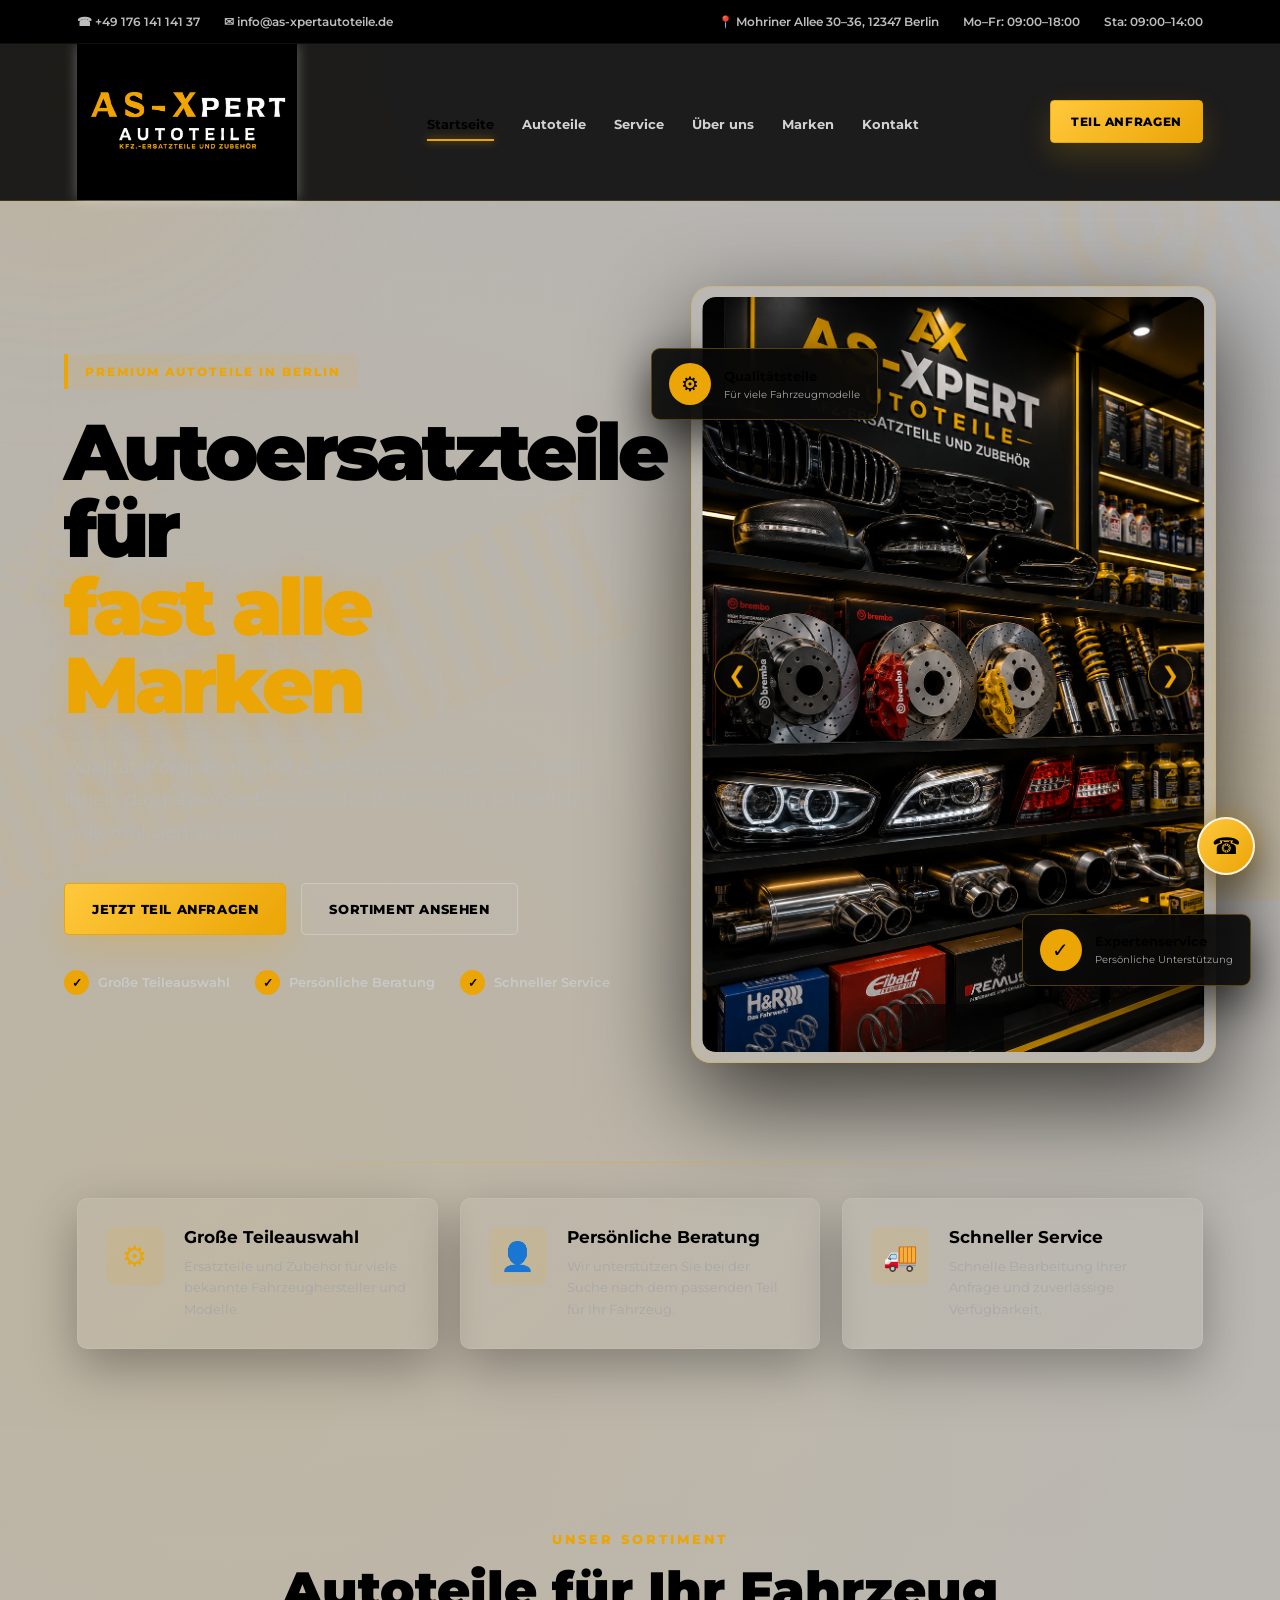
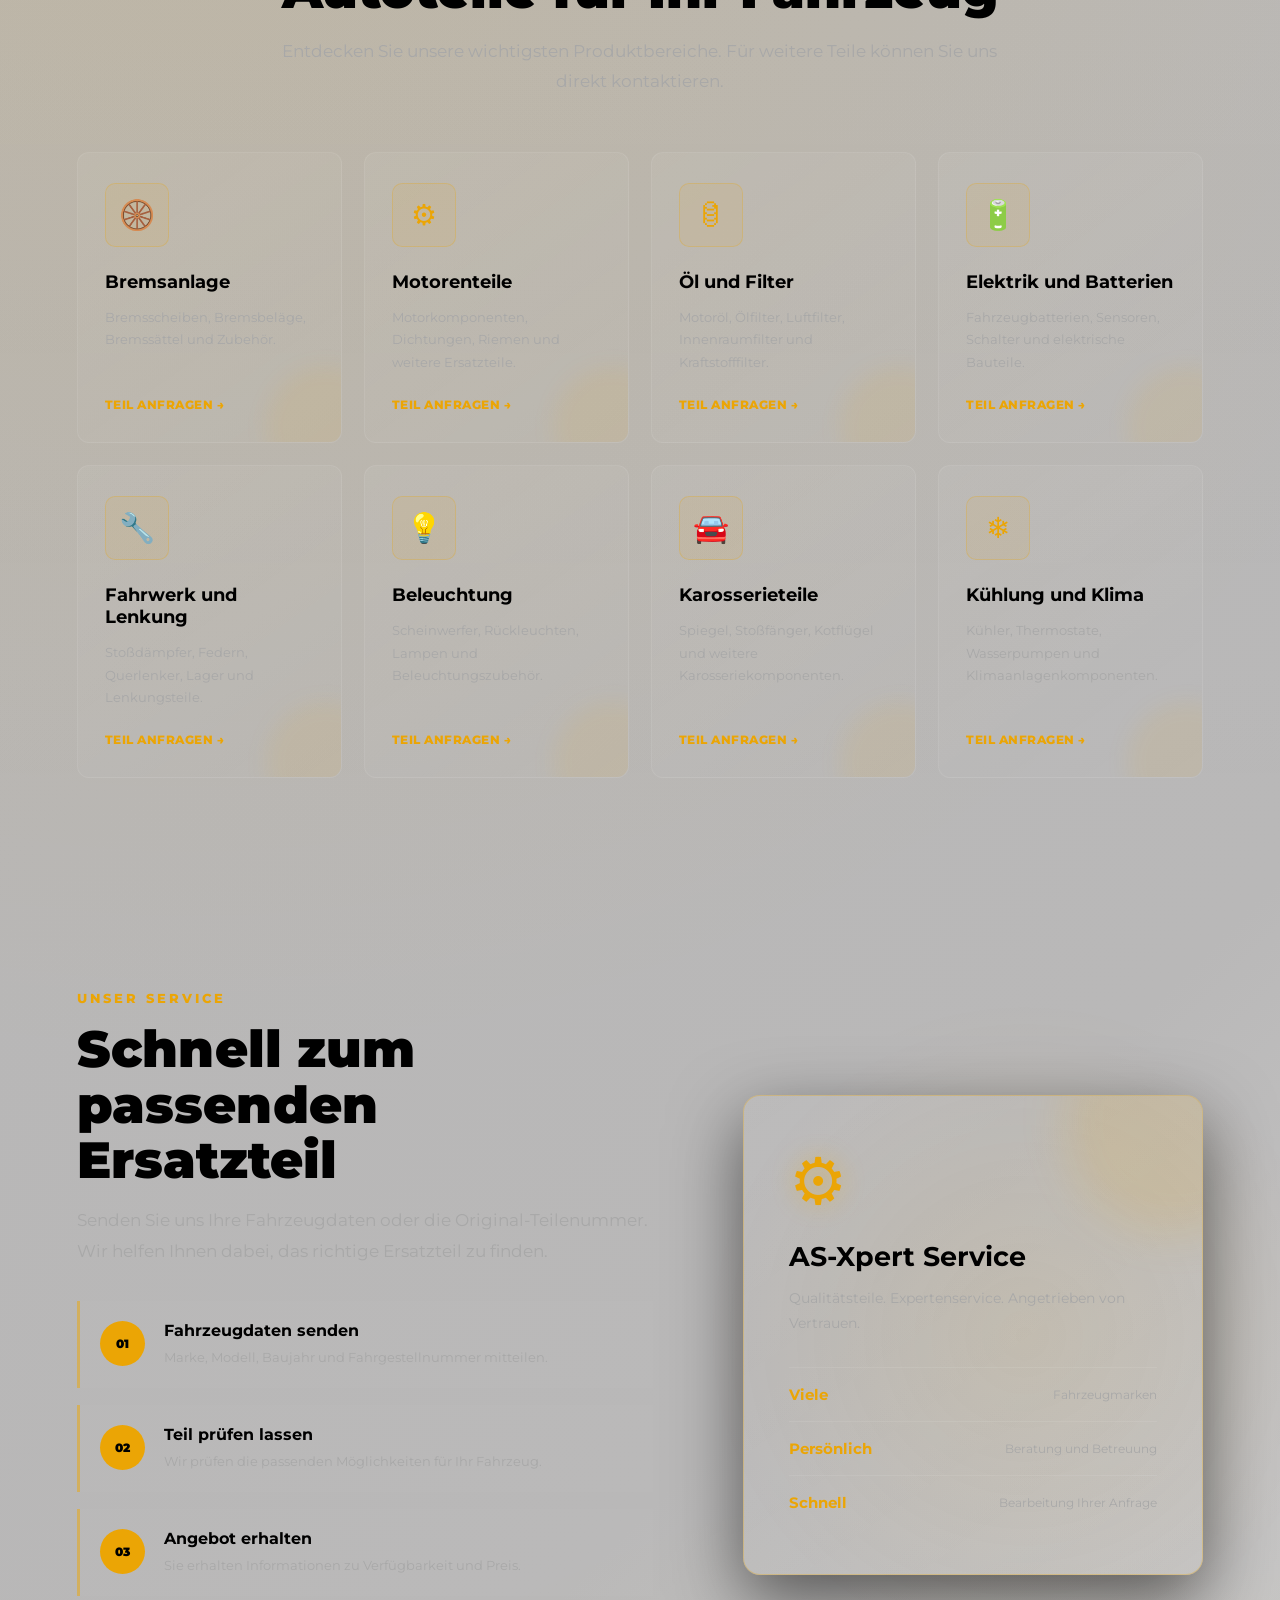
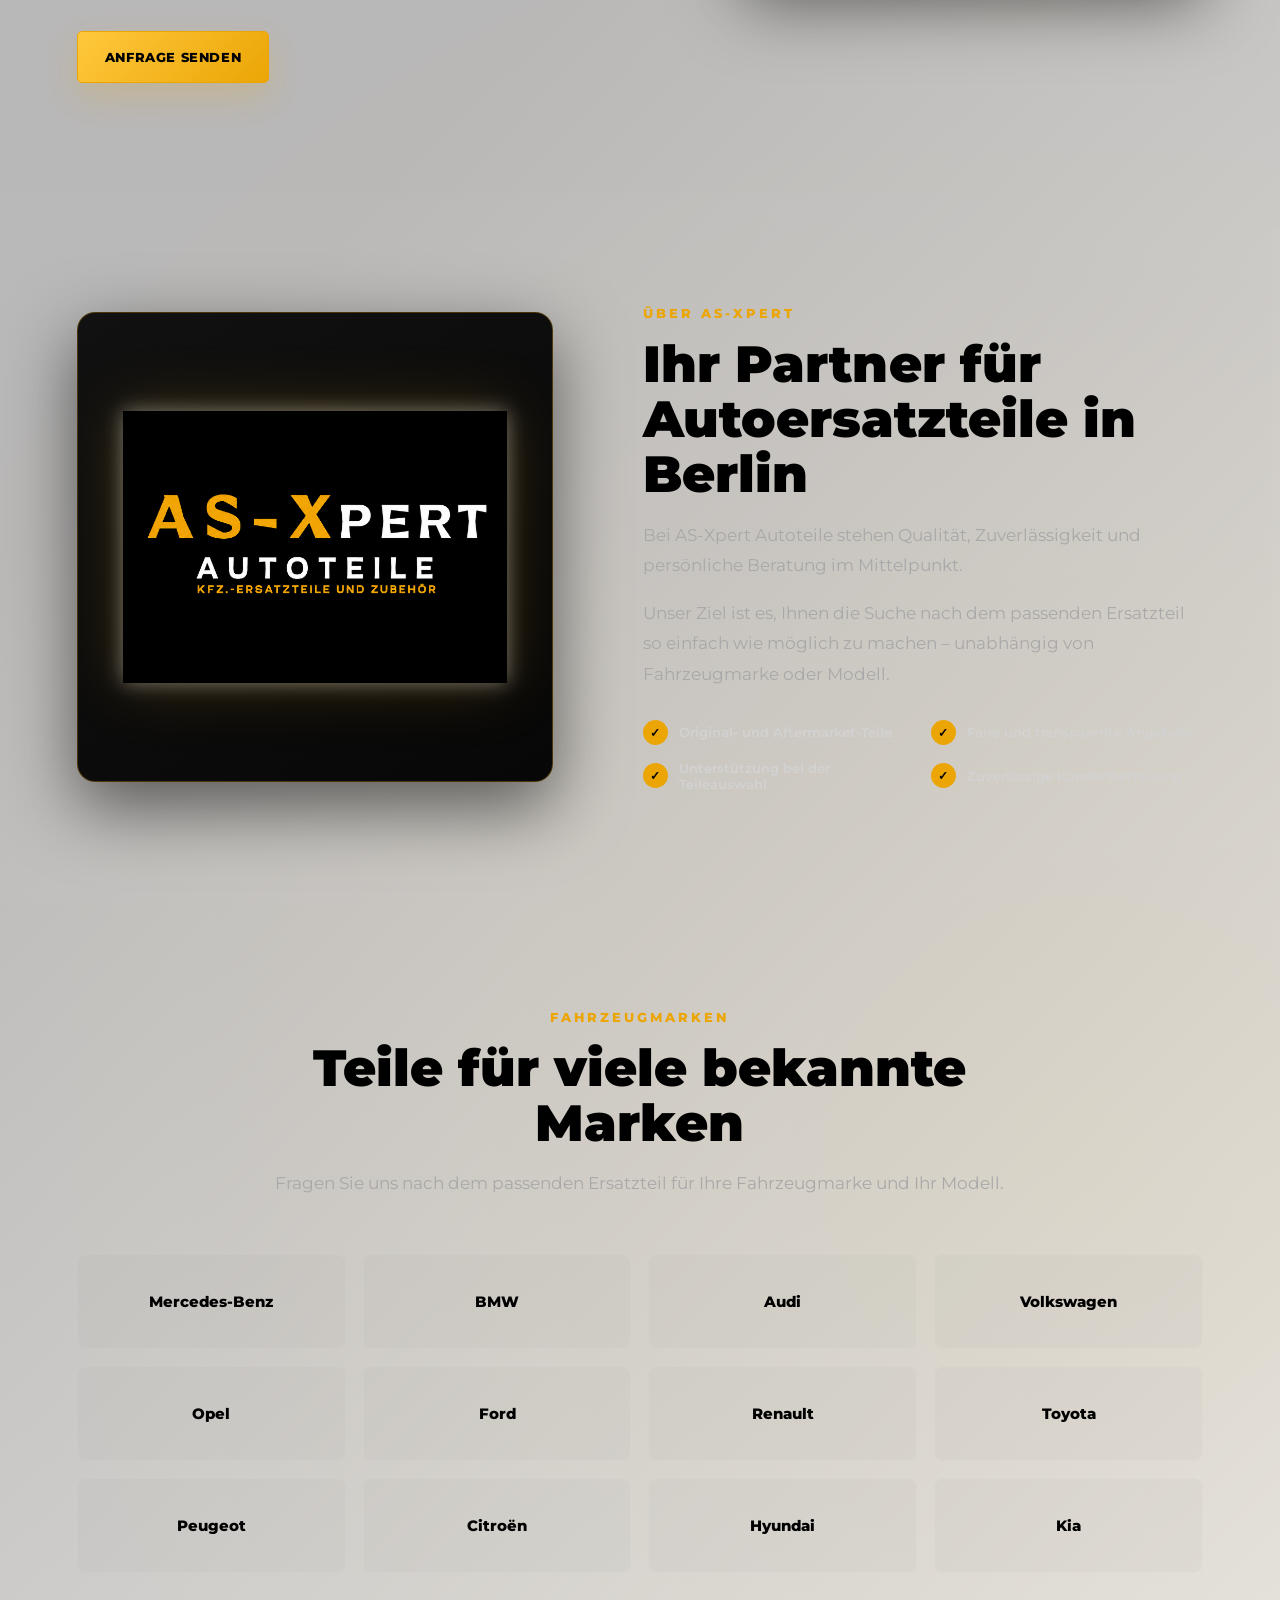
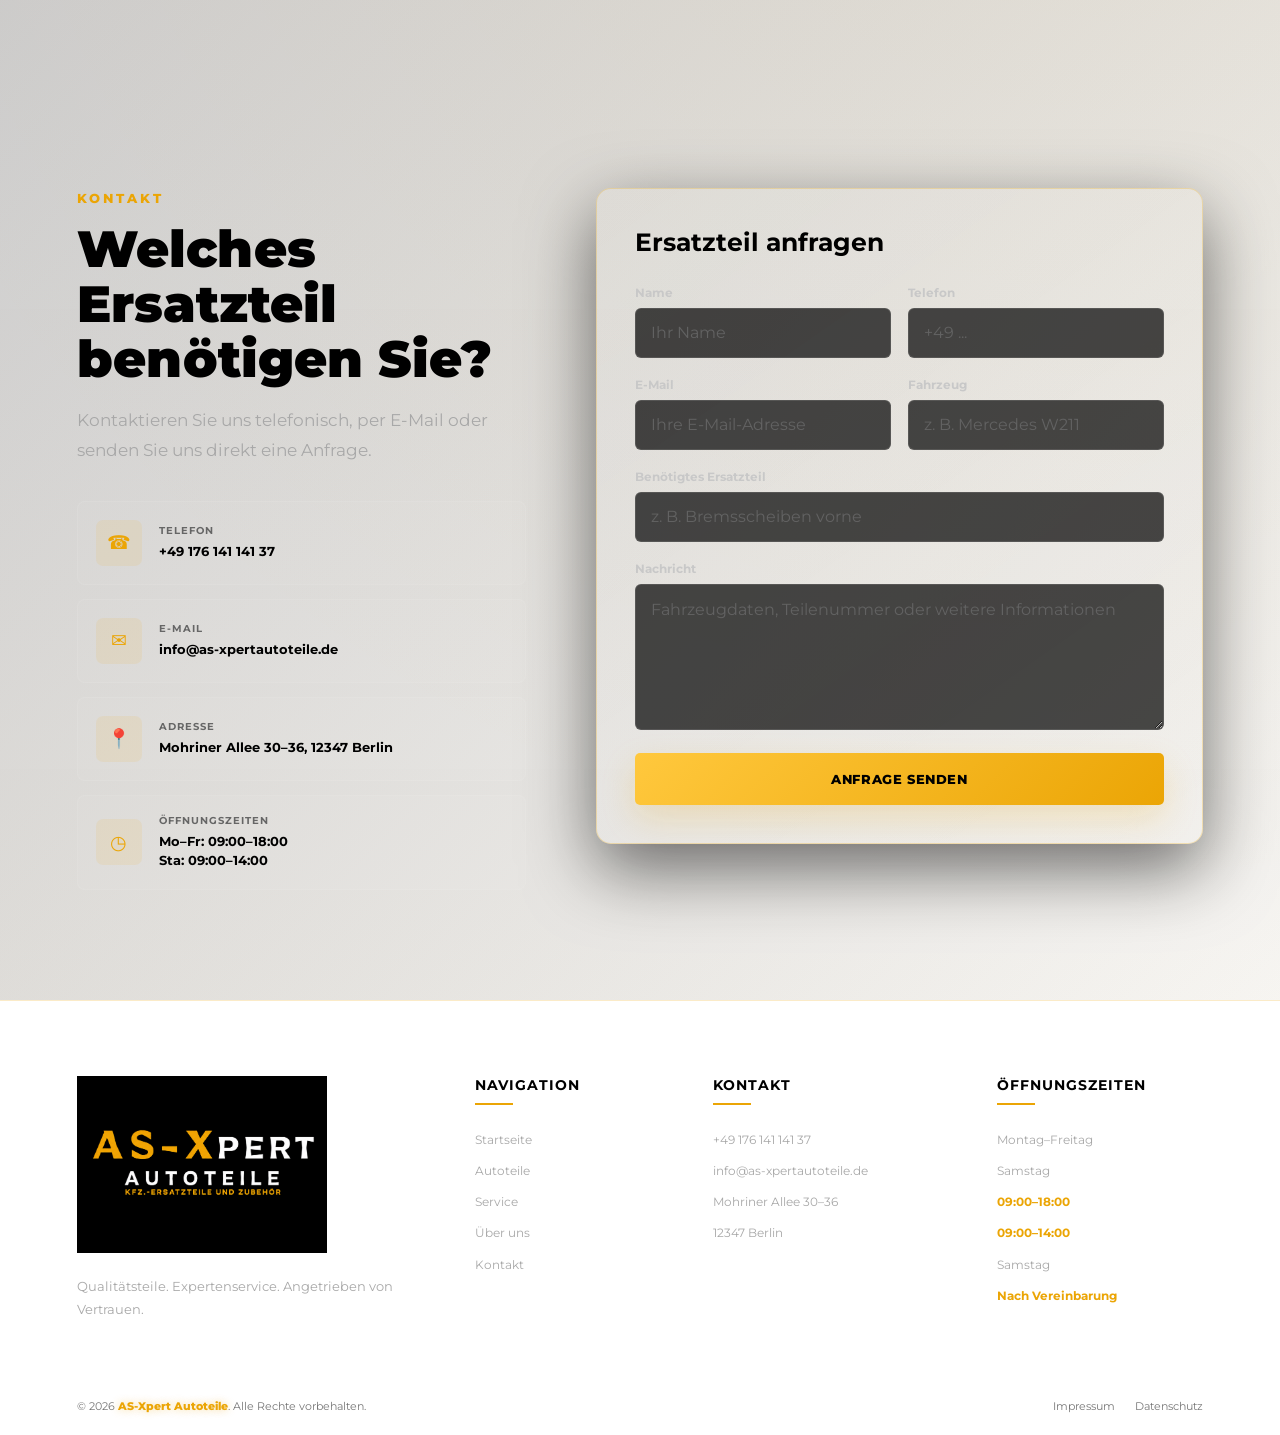
==== index.html @ adfe1460 "Add files via upload" ====
<!DOCTYPE html>
<html lang="de">

<head>
    <meta charset="UTF-8">

    <meta
        name="viewport"
        content="width=device-width, initial-scale=1.0"
    >

    <meta
        name="description"
        content="AS-Xpert Autoteile – hochwertige Autoersatzteile, persönliche Beratung und zuverlässiger Service in Berlin."
    >

    <title>AS-Xpert Autoteile | Autoersatzteile in Berlin</title>

    <link rel="stylesheet" href="style.css">

    <!-- Google Font -->
    <link
        rel="preconnect"
        href="https://fonts.googleapis.com"
    >

    <link
        rel="preconnect"
        href="https://fonts.gstatic.com"
        crossorigin
    >

    <link
        href="https://fonts.googleapis.com/css2?family=Montserrat:wght@400;500;600;700;800;900&display=swap"
        rel="stylesheet"
    >
</head>

<body>

    <!-- Background effects -->

    <div class="background-effects">

        <div class="glow glow-one"></div>
        <div class="glow glow-two"></div>

        <div class="tire-track tire-track-one"></div>
        <div class="tire-track tire-track-two"></div>

        <div class="part brake-disc"></div>
        <div class="part gear"></div>
        <div class="part spring"></div>

    </div>


    <!-- Top contact bar -->

    <div class="top-bar">

        <div class="top-bar-container">

            <div class="top-contact">

                <a href="tel:+4917614114137">
                    ☎ +49 176 141 141 37
                </a>

                <a href="mailto:info@as-xpertautoteile.de">
                    ✉ info@as-xpertautoteile.de
                </a>

            </div>

            <div class="top-info">

                <span>
                    📍 Mohriner Allee 30–36, 12347 Berlin
                </span>

                <span>
                    Mo–Fr: 09:00–18:00
                </span>
                 <span>
                    Sta: 09:00–14:00
                </span>

            </div>

        </div>

    </div>


    <!-- Navigation -->

    <header class="main-header">

        <nav class="navbar">

            <a href="#startseite" class="logo-link">

                <img
                    src="images/logo.png"
                    alt="AS-Xpert Autoteile Logo"
                    class="nav-logo"
                >

            </a>

            <button
                class="menu-button"
                type="button"
                aria-label="Menü öffnen"
                aria-expanded="false"
            >
                <span></span>
                <span></span>
                <span></span>
            </button>

            <div class="nav-links">

                <a href="#startseite" class="active">
                    Startseite
                </a>

                <a href="#autoteile">
                    Autoteile
                </a>

                <a href="#service">
                    Service
                </a>

                <a href="#ueber-uns">
                    Über uns
                </a>

                <a href="#marken">
                    Marken
                </a>

                <a href="#kontakt">
                    Kontakt
                </a>

            </div>

            <a
                href="#kontakt"
                class="nav-button"
            >
                Teil anfragen
            </a>

        </nav>

    </header>


    <main>

        <!-- Hero section -->

        <section
            class="hero"
            id="startseite"
        >

            <div class="hero-content">

                <span class="hero-label">
                    Premium Autoteile in Berlin
                </span>

                <h1>
                    Autoersatzteile für
                    <span>fast alle Marken</span>
                </h1>

                <p class="hero-description">
                    Qualität, Kompetenz und zuverlässiger Service.
                    Wir helfen Ihnen, das passende Ersatzteil für Ihr
                    Fahrzeug schnell und unkompliziert zu finden.
                </p>

                <div class="hero-buttons">

                    <a
                        href="#kontakt"
                        class="primary-button"
                    >
                        Jetzt Teil anfragen
                    </a>

                    <a
                        href="#autoteile"
                        class="secondary-button"
                    >
                        Sortiment ansehen
                    </a>

                </div>

                <div class="hero-features">

                    <div class="hero-feature">

                        <strong>✓</strong>

                        <span>
                            Große Teileauswahl
                        </span>

                    </div>

                    <div class="hero-feature">

                        <strong>✓</strong>

                        <span>
                            Persönliche Beratung
                        </span>

                    </div>

                    <div class="hero-feature">

                        <strong>✓</strong>

                        <span>
                            Schneller Service
                        </span>

                    </div>

                </div>

            </div>


            <div class="hero-image-area">

                <div class="flyer-container">

    <div class="flyer-glow"></div>

    <div class="flyer-slider">

        <div class="flyer-track">

            <div class="flyer-slide">
                <img
                    src="images/flyer14.png"
                    alt="AS-Xpert Flyer 13"
                    class="flyer"
                >
            </div>

            <div class="flyer-slide">
                <img
                    src="images/flyer11.png"
                    alt="AS-Xpert Flyer 11"
                    class="flyer"
                >
            </div>

            <div class="flyer-slide">
                <img
                    src="images/flyer12.png"
                    alt="AS-Xpert Flyer 12"
                    class="flyer"
                >
            </div>

            <div class="flyer-slide">
                <img
                    src="images/flyer10.png"
                    alt="AS-Xpert Flyer 10"
                    class="flyer"
                >
            </div>

        </div>

    </div>

    <button
        class="flyer-arrow flyer-arrow-left"
        type="button"
        aria-label="Previous flyer"
    >
        &#10094;
    </button>

    <button
        class="flyer-arrow flyer-arrow-right"
        type="button"
        aria-label="Next flyer"
    >
        &#10095;
    </button>

    <div class="flyer-dots">

        <button
            class="flyer-dot active"
            type="button"
            aria-label="Show flyer 1"
        ></button>

        <button
            class="flyer-dot"
            type="button"
            aria-label="Show flyer 2"
        ></button>

        <button
            class="flyer-dot"
            type="button"
            aria-label="Show flyer 3"
        ></button>

        <button
            class="flyer-dot"
            type="button"
            aria-label="Show flyer 4"
        ></button>

    </div>

</div>

                <div class="floating-card card-one">

                    <span class="floating-icon">⚙</span>

                    <div>
                        <strong>Qualitätsteile</strong>
                        <small>Für viele Fahrzeugmodelle</small>
                    </div>

                </div>

                <div class="floating-card card-two">

                    <span class="floating-icon">✓</span>

                    <div>
                        <strong>Expertenservice</strong>
                        <small>Persönliche Unterstützung</small>
                    </div>

                </div>

            </div>

        </section>


        <!-- Benefits -->

        <section class="benefits-section">

            <div class="section-container benefits-grid">

                <article class="benefit-card">

                    <div class="benefit-icon">
                        ⚙
                    </div>

                    <div>

                        <h3>
                            Große Teileauswahl
                        </h3>

                        <p>
                            Ersatzteile und Zubehör für viele bekannte
                            Fahrzeughersteller und Modelle.
                        </p>

                    </div>

                </article>


                <article class="benefit-card">

                    <div class="benefit-icon">
                        👤
                    </div>

                    <div>

                        <h3>
                            Persönliche Beratung
                        </h3>

                        <p>
                            Wir unterstützen Sie bei der Suche nach dem
                            passenden Teil für Ihr Fahrzeug.
                        </p>

                    </div>

                </article>


                <article class="benefit-card">

                    <div class="benefit-icon">
                        🚚
                    </div>

                    <div>

                        <h3>
                            Schneller Service
                        </h3>

                        <p>
                            Schnelle Bearbeitung Ihrer Anfrage und
                            zuverlässige Verfügbarkeit.
                        </p>

                    </div>

                </article>

            </div>

        </section>


        <!-- Product categories -->

        <section
            class="categories-section"
            id="autoteile"
        >

            <div class="section-container">

                <div class="section-heading">

                    <span class="section-label">
                        Unser Sortiment
                    </span>

                    <h2>
                        Autoteile für Ihr Fahrzeug
                    </h2>

                    <p>
                        Entdecken Sie unsere wichtigsten Produktbereiche.
                        Für weitere Teile können Sie uns direkt kontaktieren.
                    </p>

                </div>


                <div class="categories-grid">

                    <article class="category-card">

                        <div class="category-icon">
                            🛞
                        </div>

                        <h3>
                            Bremsanlage
                        </h3>

                        <p>
                            Bremsscheiben, Bremsbeläge,
                            Bremssättel und Zubehör.
                        </p>

                        <a href="#kontakt">
                            Teil anfragen →
                        </a>

                    </article>


                    <article class="category-card">

                        <div class="category-icon">
                            ⚙
                        </div>

                        <h3>
                            Motorenteile
                        </h3>

                        <p>
                            Motorkomponenten, Dichtungen,
                            Riemen und weitere Ersatzteile.
                        </p>

                        <a href="#kontakt">
                            Teil anfragen →
                        </a>

                    </article>


                    <article class="category-card">

                        <div class="category-icon">
                            🛢
                        </div>

                        <h3>
                            Öl und Filter
                        </h3>

                        <p>
                            Motoröl, Ölfilter, Luftfilter,
                            Innenraumfilter und Kraftstofffilter.
                        </p>

                        <a href="#kontakt">
                            Teil anfragen →
                        </a>

                    </article>


                    <article class="category-card">

                        <div class="category-icon">
                            🔋
                        </div>

                        <h3>
                            Elektrik und Batterien
                        </h3>

                        <p>
                            Fahrzeugbatterien, Sensoren,
                            Schalter und elektrische Bauteile.
                        </p>

                        <a href="#kontakt">
                            Teil anfragen →
                        </a>

                    </article>


                    <article class="category-card">

                        <div class="category-icon">
                            🔧
                        </div>

                        <h3>
                            Fahrwerk und Lenkung
                        </h3>

                        <p>
                            Stoßdämpfer, Federn, Querlenker,
                            Lager und Lenkungsteile.
                        </p>

                        <a href="#kontakt">
                            Teil anfragen →
                        </a>

                    </article>


                    <article class="category-card">

                        <div class="category-icon">
                            💡
                        </div>

                        <h3>
                            Beleuchtung
                        </h3>

                        <p>
                            Scheinwerfer, Rückleuchten,
                            Lampen und Beleuchtungszubehör.
                        </p>

                        <a href="#kontakt">
                            Teil anfragen →
                        </a>

                    </article>


                    <article class="category-card">

                        <div class="category-icon">
                            🚘
                        </div>

                        <h3>
                            Karosserieteile
                        </h3>

                        <p>
                            Spiegel, Stoßfänger, Kotflügel
                            und weitere Karosseriekomponenten.
                        </p>

                        <a href="#kontakt">
                            Teil anfragen →
                        </a>

                    </article>


                    <article class="category-card">

                        <div class="category-icon">
                            ❄
                        </div>

                        <h3>
                            Kühlung und Klima
                        </h3>

                        <p>
                            Kühler, Thermostate, Wasserpumpen
                            und Klimaanlagenkomponenten.
                        </p>

                        <a href="#kontakt">
                            Teil anfragen →
                        </a>

                    </article>

                </div>

            </div>

        </section>


        <!-- Services -->

        <section
            class="service-section"
            id="service"
        >

            <div class="section-container service-layout">

                <div class="service-content">

                    <span class="section-label">
                        Unser Service
                    </span>

                    <h2>
                        Schnell zum passenden Ersatzteil
                    </h2>

                    <p>
                        Senden Sie uns Ihre Fahrzeugdaten oder die
                        Original-Teilenummer. Wir helfen Ihnen dabei,
                        das richtige Ersatzteil zu finden.
                    </p>

                    <div class="service-list">

                        <div class="service-list-item">

                            <span>01</span>

                            <div>

                                <h3>
                                    Fahrzeugdaten senden
                                </h3>

                                <p>
                                    Marke, Modell, Baujahr und
                                    Fahrgestellnummer mitteilen.
                                </p>

                            </div>

                        </div>


                        <div class="service-list-item">

                            <span>02</span>

                            <div>

                                <h3>
                                    Teil prüfen lassen
                                </h3>

                                <p>
                                    Wir prüfen die passenden Möglichkeiten
                                    für Ihr Fahrzeug.
                                </p>

                            </div>

                        </div>


                        <div class="service-list-item">

                            <span>03</span>

                            <div>

                                <h3>
                                    Angebot erhalten
                                </h3>

                                <p>
                                    Sie erhalten Informationen zu
                                    Verfügbarkeit und Preis.
                                </p>

                            </div>

                        </div>

                    </div>

                    <a
                        href="#kontakt"
                        class="primary-button"
                    >
                        Anfrage senden
                    </a>

                </div>


                <div class="service-visual">

                    <div class="service-visual-card">

                        <div class="large-gear">
                            ⚙
                        </div>

                        <h3>
                            AS-Xpert Service
                        </h3>

                        <p>
                            Qualitätsteile. Expertenservice.
                            Angetrieben von Vertrauen.
                        </p>

                        <div class="service-stat">

                            <strong>
                                Viele
                            </strong>

                            <span>
                                Fahrzeugmarken
                            </span>

                        </div>

                        <div class="service-stat">

                            <strong>
                                Persönlich
                            </strong>

                            <span>
                                Beratung und Betreuung
                            </span>

                        </div>

                        <div class="service-stat">

                            <strong>
                                Schnell
                            </strong>

                            <span>
                                Bearbeitung Ihrer Anfrage
                            </span>

                        </div>

                    </div>

                </div>

            </div>

        </section>


        <!-- About -->

        <section
            class="about-section"
            id="ueber-uns"
        >

            <div class="section-container about-layout">

                <div class="about-image">

                    <div class="about-logo-card">

                        <img
                            src="images/logo.png"
                            alt="AS-Xpert Autoteile"
                        >

                    </div>

                </div>


                <div class="about-content">

                    <span class="section-label">
                        Über AS-Xpert
                    </span>

                    <h2>
                        Ihr Partner für Autoersatzteile in Berlin
                    </h2>

                    <p>
                        Bei AS-Xpert Autoteile stehen Qualität,
                        Zuverlässigkeit und persönliche Beratung im
                        Mittelpunkt.
                    </p>

                    <p>
                        Unser Ziel ist es, Ihnen die Suche nach dem
                        passenden Ersatzteil so einfach wie möglich zu
                        machen – unabhängig von Fahrzeugmarke oder Modell.
                    </p>

                    <div class="about-points">

                        <div>
                            <span>✓</span>
                            Original- und Aftermarket-Teile
                        </div>

                        <div>
                            <span>✓</span>
                            Faire und transparente Angebote
                        </div>

                        <div>
                            <span>✓</span>
                            Unterstützung bei der Teileauswahl
                        </div>

                        <div>
                            <span>✓</span>
                            Zuverlässige Kundenbetreuung
                        </div>

                    </div>

                </div>

            </div>

        </section>


        <!-- Brands -->

        <section
            class="brands-section"
            id="marken"
        >

            <div class="section-container">

                <div class="section-heading">

                    <span class="section-label">
                        Fahrzeugmarken
                    </span>

                    <h2>
                        Teile für viele bekannte Marken
                    </h2>

                    <p>
                        Fragen Sie uns nach dem passenden Ersatzteil
                        für Ihre Fahrzeugmarke und Ihr Modell.
                    </p>

                </div>


                <div class="brands-grid">

                    <div class="brand-card">
                        Mercedes-Benz
                    </div>

                    <div class="brand-card">
                        BMW
                    </div>

                    <div class="brand-card">
                        Audi
                    </div>

                    <div class="brand-card">
                        Volkswagen
                    </div>

                    <div class="brand-card">
                        Opel
                    </div>

                    <div class="brand-card">
                        Ford
                    </div>

                    <div class="brand-card">
                        Renault
                    </div>

                    <div class="brand-card">
                        Toyota
                    </div>

                    <div class="brand-card">
                        Peugeot
                    </div>

                    <div class="brand-card">
                        Citroën
                    </div>

                    <div class="brand-card">
                        Hyundai
                    </div>

                    <div class="brand-card">
                        Kia
                    </div>

                </div>

            </div>

        </section>


        <!-- Contact -->

        <section
            class="contact-section"
            id="kontakt"
        >

            <div class="section-container contact-layout">

                <div class="contact-information">

                    <span class="section-label">
                        Kontakt
                    </span>

                    <h2>
                        Welches Ersatzteil benötigen Sie?
                    </h2>

                    <p>
                        Kontaktieren Sie uns telefonisch, per E-Mail
                        oder senden Sie uns direkt eine Anfrage.
                    </p>


                    <div class="contact-details">

                        <a
                            href="tel:+4917614114137"
                            class="contact-item"
                        >

                            <span class="contact-icon">
                                ☎
                            </span>

                            <div>

                                <small>
                                    Telefon
                                </small>

                                <strong>
                                    +49 176 141 141 37
                                </strong>

                            </div>

                        </a>


                        <a
                            href="mailto:info@as-xpertautoteile.de"
                            class="contact-item"
                        >

                            <span class="contact-icon">
                                ✉
                            </span>

                            <div>

                                <small>
                                    E-Mail
                                </small>

                                <strong>
                                    info@as-xpertautoteile.de
                                </strong>

                            </div>

                        </a>


                        <div class="contact-item">

                            <span class="contact-icon">
                                📍
                            </span>

                            <div>

                                <small>
                                    Adresse
                                </small>

                                <strong>
                                    Mohriner Allee 30–36,
                                    12347 Berlin
                                </strong>

                            </div>

                        </div>


                        <div class="contact-item">

                            <span class="contact-icon">
                                ◷
                            </span>

                            <div>

                                <small>
                                    Öffnungszeiten
                                </small>

                                <strong>
                                    Mo–Fr: 09:00–18:00
                                </strong>
                                <strong>
                                    Sta: 09:00–14:00
                                </strong>

                            </div>

                        </div>

                    </div>

                </div>


                <form
                    class="contact-form"
                    action="#"
                    method="post"
                >

                    <h3>
                        Ersatzteil anfragen
                    </h3>

                    <div class="form-row">

                        <div class="form-group">

                            <label for="name">
                                Name
                            </label>

                            <input
                                type="text"
                                id="name"
                                name="name"
                                placeholder="Ihr Name"
                                required
                            >

                        </div>

                        <div class="form-group">

                            <label for="phone">
                                Telefon
                            </label>

                            <input
                                type="tel"
                                id="phone"
                                name="phone"
                                placeholder="+49 ..."
                            >

                        </div>

                    </div>


                    <div class="form-row">

                        <div class="form-group">

                            <label for="email">
                                E-Mail
                            </label>

                            <input
                                type="email"
                                id="email"
                                name="email"
                                placeholder="Ihre E-Mail-Adresse"
                                required
                            >

                        </div>

                        <div class="form-group">

                            <label for="vehicle">
                                Fahrzeug
                            </label>

                            <input
                                type="text"
                                id="vehicle"
                                name="vehicle"
                                placeholder="z. B. Mercedes W211"
                            >

                        </div>

                    </div>


                    <div class="form-group">

                        <label for="part">
                            Benötigtes Ersatzteil
                        </label>

                        <input
                            type="text"
                            id="part"
                            name="part"
                            placeholder="z. B. Bremsscheiben vorne"
                            required
                        >

                    </div>


                    <div class="form-group">

                        <label for="message">
                            Nachricht
                        </label>

                        <textarea
                            id="message"
                            name="message"
                            rows="6"
                            placeholder="Fahrzeugdaten, Teilenummer oder weitere Informationen"
                        ></textarea>

                    </div>


                    <button
                        type="submit"
                        class="primary-button form-button"
                    >
                        Anfrage senden
                    </button>

                </form>

            </div>

        </section>

    </main>


    <!-- Footer -->

    <footer class="footer">

        <div class="footer-main">

            <div class="footer-company">

                <img
                    src="images/logo.png"
                    alt="AS-Xpert Autoteile"
                    class="footer-logo"
                >

                <p>
                    Qualitätsteile. Expertenservice.
                    Angetrieben von Vertrauen.
                </p>

            </div>


            <div class="footer-column">

                <h3>
                    Navigation
                </h3>

                <a href="#startseite">
                    Startseite
                </a>

                <a href="#autoteile">
                    Autoteile
                </a>

                <a href="#service">
                    Service
                </a>

                <a href="#ueber-uns">
                    Über uns
                </a>

                <a href="#kontakt">
                    Kontakt
                </a>

            </div>


            <div class="footer-column">

                <h3>
                    Kontakt
                </h3>

                <a href="tel:+4917614114137">
                    +49 176 141 141 37
                </a>

                <a href="mailto:info@as-xpertautoteile.de">
                    info@as-xpertautoteile.de
                </a>

                <p>
                    Mohriner Allee 30–36
                </p>

                <p>
                    12347 Berlin
                </p>

            </div>


            <div class="footer-column">

                <h3>
                    Öffnungszeiten
                </h3>

                <p>
                    Montag–Freitag
                </p>
                <p>
                    Samstag
                </p>

                <strong>
                    09:00–18:00
                </strong>
                <strong>
                    09:00–14:00
                </strong>

                <p>
                    Samstag
                </p>

                <strong>
                    Nach Vereinbarung
                </strong>

            </div>

        </div>


        <div class="footer-bottom">

            <p>
                © 2026
                <span>AS-Xpert Autoteile</span>.
                Alle Rechte vorbehalten.
            </p>

            <div class="footer-legal">

                <a href="#">
                    Impressum
                </a>

                <a href="#">
                    Datenschutz
                </a>

            </div>

        </div>

    </footer>


    <!-- Floating contact button -->

    <a
        href="https://wa.me/4917614114137"
        class="floating-contact-button"
        target="_blank"
        rel="noopener noreferrer"
        aria-label="AS-Xpert über WhatsApp kontaktieren"
    >
        ☎
    </a>


    <!-- Mobile menu JavaScript -->

    <script>

        const menuButton = document.querySelector(".menu-button");
        const navLinks = document.querySelector(".nav-links");

        if (menuButton && navLinks) {

            menuButton.addEventListener("click", function () {

                navLinks.classList.toggle("menu-open");

                const isOpen =
                    navLinks.classList.contains("menu-open");

                menuButton.setAttribute(
                    "aria-expanded",
                    isOpen
                );

            });


            document
                .querySelectorAll(".nav-links a")
                .forEach(function (link) {

                    link.addEventListener("click", function () {

                        navLinks.classList.remove("menu-open");

                        menuButton.setAttribute(
                            "aria-expanded",
                            "false"
                        );

                    });

                });

        }

    </script>
<script>
    const flyerTrack =
        document.querySelector(".flyer-track");

    const flyerSlides =
        document.querySelectorAll(".flyer-slide");

    const flyerDots =
        document.querySelectorAll(".flyer-dot");

    const previousFlyerButton =
        document.querySelector(".flyer-arrow-left");

    const nextFlyerButton =
        document.querySelector(".flyer-arrow-right");

    const flyerContainer =
        document.querySelector(".flyer-container");

    let currentFlyer = 0;

    let autoSlideInterval;

    const autoSlideTime = 4000;


    function showFlyer(index) {

        if (index >= flyerSlides.length) {
            currentFlyer = 0;
        } else if (index < 0) {
            currentFlyer = flyerSlides.length - 1;
        } else {
            currentFlyer = index;
        }

        flyerTrack.style.transform =
            `translateX(-${currentFlyer * 100}%)`;

        flyerDots.forEach((dot) => {
            dot.classList.remove("active");
        });

        flyerDots[currentFlyer].classList.add("active");
    }


    function showNextFlyer() {
        showFlyer(currentFlyer + 1);
    }


    function showPreviousFlyer() {
        showFlyer(currentFlyer - 1);
    }


    function startAutoSlide() {

        stopAutoSlide();

        autoSlideInterval =
            setInterval(
                showNextFlyer,
                autoSlideTime
            );
    }


    function stopAutoSlide() {

        clearInterval(autoSlideInterval);
    }


    nextFlyerButton.addEventListener(
        "click",
        () => {
            showNextFlyer();
            startAutoSlide();
        }
    );


    previousFlyerButton.addEventListener(
        "click",
        () => {
            showPreviousFlyer();
            startAutoSlide();
        }
    );


    flyerDots.forEach((dot, index) => {

        dot.addEventListener(
            "click",
            () => {
                showFlyer(index);
                startAutoSlide();
            }
        );

    });


    flyerContainer.addEventListener(
        "mouseenter",
        stopAutoSlide
    );


    flyerContainer.addEventListener(
        "mouseleave",
        startAutoSlide
    );


    document.addEventListener(
        "visibilitychange",
        () => {

            if (document.hidden) {
                stopAutoSlide();
            } else {
                startAutoSlide();
            }

        }
    );


    showFlyer(0);
    startAutoSlide();
</script>
</body>

</html>
---- style.css ----
/* =========================================
   AS-XPERT AUTOTEILE
   COMPLETE WEBSITE STYLE
========================================= */


/* =========================================
   1. GLOBAL RESET
========================================= */

* {
    margin: 0;
    padding: 0;
    box-sizing: border-box;
}

:root {
    --yellow: #eba505;
    --yellow-light: #ffc83d;
    --yellow-dark: #b97d00;

    --black: #000000;
    --black-light: #000000;
    --black-card: #000000;

    --white: #000000;
    --gray-light: #dddddd;
    --gray: #a8a8a8;
    --gray-dark: #666666;

    --border: rgba(235, 165, 5, 0.25);
    --glass: rgba(255, 255, 255, 0.04);

    --shadow:
        0 25px 70px rgba(0, 0, 0, 0.55);

    --yellow-shadow:
        0 0 25px rgba(235, 165, 5, 0.35);

    --transition: 0.35s ease;
}

html {
    scroll-behavior: smooth;
    scroll-padding-top: 110px;
}

body {
    min-height: 100vh;
    overflow-x: hidden;

    font-family:
        "Montserrat",
        Arial,
        Helvetica,
        sans-serif;

    color: var(--white);

    background:
        radial-gradient(
            circle at 15% 20%,
            rgba(235, 165, 5, 0.12),
            transparent 28%
        ),
        radial-gradient(
            circle at 85% 70%,
            rgba(235, 165, 5, 0.07),
            transparent 30%
        ),
        linear-gradient(
            135deg,
            #b6b5b5,
            #b9b8b8,
            #ffffff
        );
}
body::selection {
    color: var(--black);
    background: var(--yellow);
}

img {
    display: block;
    max-width: 100%;
}

a {
    color: inherit;
    text-decoration: none;
}

button,
input,
textarea {
    font: inherit;
}

button {
    cursor: pointer;
}

section {
    position: relative;
}

.section-container {
    position: relative;
    z-index: 2;

    width: min(1180px, 88%);
    margin-inline: auto;
}

.section-label {
    display: inline-block;

    margin-bottom: 15px;

    color: var(--yellow);

    font-size: 13px;
    font-weight: 800;

    letter-spacing: 3px;
    text-transform: uppercase;
}

.section-heading {
    max-width: 750px;

    margin:
        0 auto
        55px;

    text-align: center;
}

.section-heading h2,
.about-content h2,
.service-content h2,
.contact-information h2 {
    margin-bottom: 18px;

    color: #000;

    font-size: clamp(34px, 4vw, 55px);
    line-height: 1.08;

    font-weight: 900;
}

.section-heading p,
.about-content p,
.service-content > p,
.contact-information > p {
    color: var(--gray);

    font-size: 17px;
    line-height: 1.8;
}


/* =========================================
   2. BACKGROUND EFFECTS
========================================= */

.background-effects {
    position: fixed;
    inset: 0;

    z-index: -1;

    overflow: hidden;
    pointer-events: none;
}

.background-effects::before {
    content: "";

    position: absolute;
    inset: 0;

    background-image:
        linear-gradient(
            rgba(255, 255, 255, 0.016) 1px,
            transparent 1px
        ),
        linear-gradient(
            90deg,
            rgba(255, 255, 255, 0.016) 1px,
            transparent 1px
        );

    background-size: 55px 55px;
}

.glow {
    position: absolute;

    width: 420px;
    height: 420px;

    border-radius: 50%;

    background: rgba(235, 165, 5, 0.11);

    filter: blur(100px);

    animation:
        floatingGlow
        9s ease-in-out
        infinite;
}

.glow-one {
    top: -150px;
    left: -150px;
}

.glow-two {
    right: -170px;
    bottom: -170px;

    animation-delay: 2.5s;
}

.tire-track {
    position: absolute;

    width: 1000px;
    height: 150px;

    opacity: 0.035;

    border-top:
        9px dashed var(--yellow);

    border-bottom:
        9px dashed var(--yellow);

    background:
        repeating-linear-gradient(
            90deg,
            transparent 0,
            transparent 18px,
            var(--yellow) 18px,
            var(--yellow) 34px
        );

    transform: rotate(-23deg);

    animation:
        movingTrack
        16s linear
        infinite;
}

.tire-track-one {
    left: -350px;
    bottom: 70px;
}

.tire-track-two {
    top: 150px;
    right: -400px;

    opacity: 0.025;

    animation-direction: reverse;
}

.part {
    position: absolute;

    opacity: 0.04;

    filter:
        drop-shadow(
            0 0 20px
            rgba(235, 165, 5, 0.4)
        );
}

.brake-disc {
    top: 16%;
    right: 5%;

    width: 155px;
    height: 155px;

    border: 18px solid var(--yellow);
    border-radius: 50%;

    animation:
        floatingPart
        7s ease-in-out
        infinite;
}

.brake-disc::before {
    content: "";

    position: absolute;

    top: 50%;
    left: 50%;

    width: 48px;
    height: 48px;

    border: 8px solid var(--yellow);
    border-radius: 50%;

    transform: translate(-50%, -50%);
}

.brake-disc::after {
    content: "";

    position: absolute;
    inset: 20px;

    border:
        3px dashed
        rgba(235, 165, 5, 0.8);

    border-radius: 50%;
}

.gear {
    left: 4%;
    bottom: 10%;

    width: 135px;
    height: 135px;

    border:
        20px dashed
        var(--yellow);

    border-radius: 50%;

    animation:
        rotateGear
        18s linear
        infinite;
}

.gear::before {
    content: "";

    position: absolute;

    top: 50%;
    left: 50%;

    width: 42px;
    height: 42px;

    border: 9px solid var(--yellow);
    border-radius: 50%;

    transform: translate(-50%, -50%);
}

.spring {
    top: 48%;
    left: 50px;

    width: 70px;
    height: 190px;

    border-left:
        8px solid
        var(--yellow);

    border-right:
        8px solid
        var(--yellow);

    transform: rotate(18deg);
}

.spring::before {
    content: "";

    position: absolute;
    inset: 0 -15px;

    background:
        repeating-linear-gradient(
            to bottom,
            transparent 0,
            transparent 14px,
            var(--yellow) 14px,
            var(--yellow) 20px
        );

    transform: skewX(-18deg);
}


/* =========================================
   3. TOP BAR
========================================= */

.top-bar {
    position: relative;
    z-index: 100;

    border-bottom:
        1px solid
        rgba(255, 255, 255, 0.06);

    background: #000000;
}

.top-bar-container {
    width: min(1180px, 88%);
    min-height: 43px;

    margin-inline: auto;

    display: flex;
    justify-content: space-between;
    align-items: center;

    gap: 25px;

    color: #bdbdbd;

    font-size: 12px;
    font-weight: 600;
}

.top-contact,
.top-info {
    display: flex;
    align-items: center;
    gap: 24px;
}

.top-contact a {
    transition:
        color
        var(--transition);
}

.top-contact a:hover {
    color: var(--yellow);
}


/* =========================================
   4. NAVIGATION
========================================= */

.main-header {
    position: sticky;
    top: 0;

    z-index: 99;

    border-bottom:
        1px solid
        rgba(235, 165, 5, 0.18);

    background:
        rgba(7, 7, 7, 0.88);

    backdrop-filter: blur(18px);
}

.navbar {
    width: min(1180px, 88%);
    min-height: 88px;

    margin-inline: auto;

    display: flex;
    align-items: center;
    justify-content: space-between;

    gap: 30px;
}

.logo-link {
    background: #000;
}

.nav-logo {
    width: 220px;

    filter:
        drop-shadow(
            0 0 7px
            rgba(255, 255, 255, 0.32)
        );

    transition:
        transform
        var(--transition),
        filter
        var(--transition);
}

.nav-logo:hover {
    transform: scale(1.025);

    filter:
        drop-shadow(
            0 0 12px
            rgba(255, 255, 255, 0.55)
        );
}

.nav-links {
    display: flex;
    align-items: center;
    gap: 28px;
}

.nav-links a {
    position: relative;

    padding:
        34px 0
        30px;

    color: #d2d2d2;

    font-size: 13px;
    font-weight: 700;

    transition:
        color
        var(--transition);
}

.nav-links a::after {
    content: "";

    position: absolute;

    left: 0;
    bottom: 21px;

    width: 0;
    height: 2px;

    background: var(--yellow);

    box-shadow:
        0 0 8px
        rgba(235, 165, 5, 0.7);

    transition:
        width
        var(--transition);
}

.nav-links a:hover,
.nav-links a.active {
    color: var(--white);
}

.nav-links a:hover::after,
.nav-links a.active::after {
    width: 100%;
}

.nav-button {
    flex-shrink: 0;

    padding: 13px 20px;

    border:
        1px solid
        var(--yellow);

    border-radius: 4px;

    color: var(--black);

    background:
        linear-gradient(
            135deg,
            var(--yellow-light),
            var(--yellow)
        );

    font-size: 12px;
    font-weight: 800;

    text-transform: uppercase;
    letter-spacing: 0.7px;

    box-shadow:
        0 12px 30px
        rgba(235, 165, 5, 0.18);

    transition:
        transform
        var(--transition),
        box-shadow
        var(--transition);
}

.nav-button:hover {
    transform: translateY(-3px);

    box-shadow:
        0 16px 38px
        rgba(235, 165, 5, 0.32);
}

.menu-button {
    display: none;

    width: 44px;
    height: 42px;

    border:
        1px solid
        rgba(235, 165, 5, 0.35);

    border-radius: 5px;

    background:
        rgba(255, 255, 255, 0.04);
}

.menu-button span {
    display: block;

    width: 22px;
    height: 2px;

    margin: 5px auto;

    background: var(--yellow);
}


/* =========================================
   5. BUTTONS
========================================= */

.primary-button,
.secondary-button {
    display: inline-flex;
    justify-content: center;
    align-items: center;

    min-height: 52px;

    padding:
        0 27px;

    border-radius: 5px;

    font-size: 13px;
    font-weight: 800;

    letter-spacing: 0.6px;
    text-transform: uppercase;

    transition:
        transform
        var(--transition),
        box-shadow
        var(--transition),
        background
        var(--transition);
}

.primary-button {
    border:
        1px solid
        var(--yellow);

    color: var(--black);

    background:
        linear-gradient(
            135deg,
            var(--yellow-light),
            var(--yellow)
        );

    box-shadow:
        0 14px 35px
        rgba(235, 165, 5, 0.2);
}

.primary-button:hover {
    transform: translateY(-4px);

    box-shadow:
        0 18px 45px
        rgba(235, 165, 5, 0.38);
}

.secondary-button {
    border:
        1px solid
        rgba(255, 255, 255, 0.22);

    color: var(--white);

    background:
        rgba(255, 255, 255, 0.04);
}

.secondary-button:hover {
    transform: translateY(-4px);

    border-color:
        rgba(235, 165, 5, 0.55);

    background:
        rgba(235, 165, 5, 0.08);
}


/* =========================================
   6. HERO SECTION
========================================= */

.hero {
    position: relative;

    min-height:
        calc(100vh - 131px);

    width: min(1280px, 90%);

    margin-inline: auto;

    display: grid;

    grid-template-columns:
        minmax(0, 1fr)
        minmax(420px, 0.95fr);

    align-items: center;

    gap: 75px;

    padding:
        85px 0
        100px;
}

.hero::after {
    content: "";

    position: absolute;

    left: 5%;
    right: 5%;
    bottom: 0;

    height: 1px;

    background:
        linear-gradient(
            90deg,
            transparent,
            rgba(235, 165, 5, 0.35),
            transparent
        );
}

.hero-content {
    animation:
        heroTextEntrance
        1s ease forwards;
}

.hero-label {
    display: inline-flex;

    margin-bottom: 24px;
    padding: 10px 17px;

    border-left:
        4px solid
        var(--yellow);

    color: var(--yellow);

    background:
        rgba(235, 165, 5, 0.08);

    font-size: 12px;
    font-weight: 800;

    letter-spacing: 2px;
    text-transform: uppercase;
}

.hero h1 {
    max-width: 760px;

    margin-bottom: 27px;

    font-size: clamp(50px, 6.2vw, 88px);
    line-height: 0.98;

    font-weight: 900;
    letter-spacing: -4px;
}

.hero h1 span {
    display: block;

    color: var(--yellow);

    text-shadow:
        0 0 30px
        rgba(235, 165, 5, 0.25);
}

.hero-description {
    max-width: 670px;

    color: #b7b7b7;

    font-size: 18px;
    line-height: 1.8;
}

.hero-buttons {
    display: flex;
    flex-wrap: wrap;
    gap: 15px;

    margin-top: 35px;
}

.hero-features {
    display: flex;
    flex-wrap: wrap;
    gap: 25px;

    margin-top: 35px;
}

.hero-feature {
    display: flex;
    align-items: center;
    gap: 9px;

    color: #c9c9c9;

    font-size: 13px;
    font-weight: 600;
}

.hero-feature strong {
    display: grid;
    place-items: center;

    width: 25px;
    height: 25px;

    border-radius: 50%;

    color: var(--black);

    background: var(--yellow);

    font-size: 12px;
}

.hero-image-area {
    position: relative;

    animation:
        heroImageEntrance
        1.2s ease forwards;
}

.flyer-container {
    position: relative;

    width: 100%;

    padding: 10px;

    border:
        1px solid
        rgba(235, 165, 5, 0.3);

    border-radius: 20px;

    background:
        rgba(255, 255, 255, 0.03);

    box-shadow:
        0 35px 100px
        rgba(0, 0, 0, 0.72);

    backdrop-filter: blur(12px);
}
/* =========================================
   FLYER AUTO SLIDER
========================================= */

.flyer-slider {
    position: relative;

    width: 100%;

    border-radius: 13px;

    overflow: hidden;
}

.flyer-track {
    display: flex;

    width: 100%;

    transition:
        transform
        0.7s cubic-bezier(0.65, 0, 0.35, 1);
}

.flyer-slide {
    min-width: 100%;

    flex-shrink: 50%;
}

.flyer-slide .flyer {
    width: 100%;
    height: auto;

    border-radius: 13px;

    object-fit: cover;
}


/* Previous and next arrows */

.flyer-arrow {
    position: absolute;
    top: 50%;

    z-index: 10;

    width: 45px;
    height: 45px;

    display: grid;
    place-items: center;

    border:
        1px solid
        rgba(235, 165, 5, 0.65);

    border-radius: 50%;

    color: var(--yellow);

    background:
        rgba(5, 5, 5, 0.78);

    font-size: 22px;

    backdrop-filter: blur(8px);

    transform:
        translateY(-50%);

    transition:
        color
        var(--transition),
        background
        var(--transition),
        transform
        var(--transition);
}

.flyer-arrow:hover {
    color: var(--black);

    background: var(--yellow);

    transform:
        translateY(-50%)
        scale(1.08);
}

.flyer-arrow-left {
    left: 22px;
}

.flyer-arrow-right {
    right: 22px;
}


/* Slider dots */

.flyer-dots {
    position: absolute;

    left: 50%;
    bottom: 22px;

    z-index: 10;

    display: flex;
    align-items: center;
    gap: 8px;

    padding:
        8px 12px;

    border-radius: 20px;

    background:
        rgba(5, 5, 5, 0.7);

    backdrop-filter: blur(8px);

    transform:
        translateX(-50%);
}

.flyer-dot {
    width: 9px;
    height: 9px;

    padding: 0;

    border: none;
    border-radius: 50%;

    background:
        rgba(255, 255, 255, 0.45);

    transition:
        width
        var(--transition),
        border-radius
        var(--transition),
        background
        var(--transition);
}

.flyer-dot.active {
    width: 27px;

    border-radius: 10px;

    background: var(--yellow);

    box-shadow:
        0 0 12px
        rgba(235, 165, 5, 0.75);
}


/* Do not zoom every flyer together */

.flyer-container:hover .flyer {
    transform: none;
    filter: none;
}

.flyer-slide .flyer {
    transition:
        transform
        0.5s ease,
        filter
        0.5s ease;
}

.flyer-container:hover .flyer-slide .flyer {
    transform: scale(1.015);

    filter: brightness(1.05);
}


/* Mobile flyer controls */

@media screen and (max-width: 600px) {

    .flyer-arrow {
        width: 38px;
        height: 38px;

        font-size: 18px;
    }

    .flyer-arrow-left {
        left: 14px;
    }

    .flyer-arrow-right {
        right: 14px;
    }

    .flyer-dots {
        bottom: 15px;
    }
}

.flyer-glow {
    position: absolute;
    inset: 15%;

    z-index: -1;

    border-radius: 50%;

    background:
        rgba(235, 165, 5, 0.25);

    filter: blur(85px);
}

.flyer {
    width: 100%;

    border-radius: 13px;

    transition:
        transform
        0.5s ease,
        filter
        0.5s ease;
}


.flyer-container:hover .flyer {
    transform: scale(1.015);

    filter: brightness(1.05);
}


.floating-card {
    position: absolute;

    display: flex;
    align-items: center;
    gap: 13px;

    min-width: 220px;

    padding: 14px 17px;

    border:
        1px solid
        rgba(235, 165, 5, 0.34);

    border-radius: 9px;

    background:
        rgba(8, 8, 8, 0.9);

    box-shadow:
        0 18px 45px
        rgba(0, 0, 0, 0.65);

    backdrop-filter: blur(15px);

    animation:
        floatingCard
        4.5s ease-in-out
        infinite;
}

.card-one {
    top: 8%;
    left: -40px;
}

.card-two {
    right: -35px;
    bottom: 10%;

    animation-delay: 1.5s;
}

.floating-icon {
    display: grid;
    place-items: center;

    width: 42px;
    height: 42px;

    flex-shrink: 0;

    border-radius: 50%;

    color: var(--black);

    background: var(--yellow);

    font-size: 20px;
}

.floating-card strong,
.floating-card small {
    display: block;
}

.floating-card strong {
    margin-bottom: 4px;

    font-size: 13px;
}

.floating-card small {
    color: var(--gray);

    font-size: 10px;
}


/* =========================================
   7. BENEFITS SECTION
========================================= */

.benefits-section {
    padding:
        35px 0
        80px;
}

.benefits-grid {
    display: grid;

    grid-template-columns:
        repeat(3, 1fr);

    gap: 22px;
}

.benefit-card {
    display: flex;
    align-items: flex-start;
    gap: 20px;

    padding: 28px;

    border:
        1px solid
        rgba(255, 255, 255, 0.08);

    border-radius: 10px;

    background:
        linear-gradient(
            145deg,
            rgba(255, 255, 255, 0.045),
            rgba(255, 255, 255, 0.015)
        );

    box-shadow:
        0 18px 50px
        rgba(0, 0, 0, 0.3);

    transition:
        transform
        var(--transition),
        border-color
        var(--transition),
        box-shadow
        var(--transition);
}

.benefit-card:hover {
    transform: translateY(-8px);

    border-color:
        rgba(235, 165, 5, 0.45);

    box-shadow:
        0 25px 60px
        rgba(0, 0, 0, 0.48),
        0 0 20px
        rgba(235, 165, 5, 0.08);
}

.benefit-icon {
    display: grid;
    place-items: center;

    width: 58px;
    height: 58px;

    flex-shrink: 0;

    border-radius: 8px;

    color: var(--yellow);

    background:
        rgba(235, 165, 5, 0.1);

    font-size: 28px;
}

.benefit-card h3 {
    margin-bottom: 9px;

    font-size: 17px;

    color: #000;
}

.benefit-card p {
    color: var(--gray);

    font-size: 13px;
    line-height: 1.65;
}


/* =========================================
   8. PRODUCT CATEGORIES
========================================= */

.categories-section {
    padding:
        100px 0;

    background:
        linear-gradient(
            180deg,
            rgba(255, 255, 255, 0.018),
            rgba(255, 255, 255, 0)
        );
}

.categories-grid {
    display: grid;

    grid-template-columns:
        repeat(4, 1fr);

    gap: 22px;
}

.category-card {
    position: relative;

    min-height: 280px;

    display: flex;
    flex-direction: column;

    padding: 30px 27px;

    border:
        1px solid
        rgba(255, 255, 255, 0.08);

    border-radius: 12px;

    background:
        linear-gradient(
            145deg,
            rgba(255, 255, 255, 0.05),
            rgba(255, 255, 255, 0.015)
        );

    overflow: hidden;

    transition:
        transform
        var(--transition),
        border-color
        var(--transition),
        box-shadow
        var(--transition);
}

.category-card::before {
    content: "";

    position: absolute;

    top: 0;
    left: 0;

    width: 100%;
    height: 3px;

    background:
        linear-gradient(
            90deg,
            transparent,
            var(--yellow),
            transparent
        );

    transform: scaleX(0);

    transition:
        transform
        var(--transition);
}

.category-card::after {
    content: "";

    position: absolute;

    right: -45px;
    bottom: -45px;

    width: 120px;
    height: 120px;

    border-radius: 50%;

    background:
        rgba(235, 165, 5, 0.08);

    filter: blur(10px);
}

.category-card:hover {
    transform: translateY(-10px);

    border-color:
        rgba(235, 165, 5, 0.5);

    box-shadow:
        0 25px 65px
        rgba(0, 0, 0, 0.5);
}

.category-card:hover::before {
    transform: scaleX(1);
}

.category-icon {
    display: grid;
    place-items: center;

    width: 64px;
    height: 64px;

    margin-bottom: 24px;

    border:
        1px solid
        rgba(235, 165, 5, 0.25);

    border-radius: 10px;

    color: var(--yellow);

    background:
        rgba(235, 165, 5, 0.08);

    font-size: 29px;
}

.category-card h3 {
    margin-bottom: 13px;

    font-size: 18px;

    color: #000;
}

.category-card p {
    margin-bottom: 23px;

    color: var(--gray);

    font-size: 13px;
    line-height: 1.75;
}

.category-card a {
    margin-top: auto;

    color: var(--yellow);

    font-size: 12px;
    font-weight: 800;

    text-transform: uppercase;
    letter-spacing: 0.5px;
}


/* =========================================
   9. SERVICE SECTION
========================================= */

.service-section {
    padding:
        110px 0;

    background:
        radial-gradient(
            circle at 80% 50%,
            rgba(235, 165, 5, 0.08),
            transparent 30%
        );
}

.service-layout {
    display: grid;

    grid-template-columns:
        1fr 0.8fr;

    align-items: center;

    gap: 90px;
}

.service-content > p {
    max-width: 670px;

    margin-bottom: 35px;
}

.service-list {
    display: grid;
    gap: 17px;

    margin-bottom: 35px;
}

.service-list-item {
    display: flex;
    gap: 19px;

    padding: 20px;

    border-left:
        3px solid
        rgba(235, 165, 5, 0.5);

    background:
        rgba(255, 255, 255, 0.025);
}

.service-list-item > span {
    display: grid;
    place-items: center;

    width: 45px;
    height: 45px;

    flex-shrink: 0;

    border-radius: 50%;

    color: var(--black);

    background: var(--yellow);

    font-size: 12px;
    font-weight: 900;
}

.service-list-item h3 {
    margin-bottom: 7px;

    font-size: 16px;

    color: #000;
}

.service-list-item p {
    color: var(--gray);

    font-size: 13px;
    line-height: 1.6;
}

.service-visual-card {
    position: relative;

    padding: 45px;

    border:
        1px solid
        rgba(235, 165, 5, 0.3);

    border-radius: 17px;

    background:
        linear-gradient(
            145deg,
            rgba(255, 255, 255, 0.055),
            rgba(255, 255, 255, 0.015)
        );

    box-shadow: var(--shadow);

    overflow: hidden;
}

.service-visual-card::before {
    content: "";

    position: absolute;

    width: 230px;
    height: 230px;

    top: -90px;
    right: -90px;

    border-radius: 50%;

    background:
        rgba(235, 165, 5, 0.12);

    filter: blur(20px);
}

.large-gear {
    display: inline-block;

    margin-bottom: 20px;

    color: var(--yellow);

    font-size: 65px;

    text-shadow:
        0 0 25px
        rgba(235, 165, 5, 0.4);

    animation:
        rotateGear
        14s linear
        infinite;
}

.service-visual-card h3 {
    margin-bottom: 13px;

    font-size: 27px;

    color: #000;
}
.service-visual-card > p {
    margin-bottom: 32px;

    color: var(--gray);

    font-size: 14px;
    line-height: 1.75;
}

.service-stat {
    display: flex;
    align-items: center;
    justify-content: space-between;

    gap: 20px;

    padding:
        17px 0;

    border-top:
        1px solid
        rgba(255, 255, 255, 0.08);
}

.service-stat strong {
    color: var(--yellow);

    font-size: 15px;
}

.service-stat span {
    color: var(--gray);

    font-size: 12px;
    text-align: right;
}


/* =========================================
   10. ABOUT SECTION
========================================= */

.about-section {
    padding:
        110px 0;

    background:
        rgba(255, 255, 255, 0.015);
}

.about-layout {
    display: grid;

    grid-template-columns:
        0.85fr 1fr;

    align-items: center;

    gap: 90px;
}

.about-logo-card {
    min-height: 470px;

    display: grid;
    place-items: center;

    padding: 45px;

    border:
        1px solid
        rgba(235, 165, 5, 0.28);

    border-radius: 18px;

    background:
        radial-gradient(
            circle at 50% 50%,
            rgba(235, 165, 5, 0.12),
            transparent 45%
        ),
        linear-gradient(
            145deg,
            #111111,
            #070707
        );

    box-shadow: var(--shadow);

    overflow: hidden;
}

.about-logo-card img {
    width: 420px;

    filter:
        drop-shadow(
            0 0 10px
            rgba(255, 255, 255, 0.4)
        )
        drop-shadow(
            0 0 30px
            rgba(235, 165, 5, 0.2)
        );

    animation:
        logoGlow
        3.5s ease-in-out
        infinite;
}

.about-content p {
    margin-bottom: 17px;
}

.about-points {
    display: grid;

    grid-template-columns:
        repeat(2, 1fr);

    gap: 15px;

    margin-top: 30px;
}

.about-points div {
    display: flex;
    align-items: center;
    gap: 11px;

    color: #d2d2d2;

    font-size: 13px;
    font-weight: 600;
}

.about-points span {
    display: grid;
    place-items: center;

    width: 25px;
    height: 25px;

    flex-shrink: 0;

    border-radius: 50%;

    color: var(--black);

    background: var(--yellow);

    font-size: 12px;
    font-weight: 900;
}


/* =========================================
   11. BRANDS SECTION
========================================= */

.brands-section {
    padding:
        105px 0;
}

.brands-grid {
    display: grid;

    grid-template-columns:
        repeat(4, 1fr);

    gap: 17px;
}

.brand-card {
    min-height: 95px;

    display: grid;
    place-items: center;

    padding: 20px;

    border:
        1px solid
        rgba(255, 255, 255, 0.08);

    border-radius: 9px;

    color: #000000;

    background:
        rgba(53, 53, 53, 0.025);

    font-size: 15px;
    font-weight: 800;
    text-align: center;

    transition:
        transform
        var(--transition),
        color
        var(--transition),
        border-color
        var(--transition),
        background
        var(--transition);
}

.brand-card:hover {
    transform: translateY(-6px);

    color: var(--yellow);

    border-color:
        rgba(235, 165, 5, 0.48);

    background:
        rgba(235, 165, 5, 0.06);
}


/* =========================================
   12. CONTACT SECTION
========================================= */

.contact-section {
    padding:
        110px 0;

    background:
        linear-gradient(
            180deg,
            rgba(255, 255, 255, 0.015),
            rgba(235, 165, 5, 0.025)
        );
}

.contact-layout {
    display: grid;

    grid-template-columns:
        0.85fr 1.15fr;

    align-items: start;

    gap: 70px;
}

.contact-details {
    display: grid;
    gap: 14px;

    margin-top: 35px;
}

.contact-item {
    display: flex;
    align-items: center;
    gap: 17px;

    padding: 18px;

    border:
        1px solid
        rgba(255, 255, 255, 0.07);

    border-radius: 8px;

    background:
        rgba(255, 255, 255, 0.025);

    transition:
        transform
        var(--transition),
        border-color
        var(--transition);
}

.contact-item:hover {
    transform: translateX(7px);

    border-color:
        rgba(235, 165, 5, 0.38);
}

.contact-icon {
    display: grid;
    place-items: center;

    width: 46px;
    height: 46px;

    flex-shrink: 0;

    border-radius: 7px;

    color: var(--yellow);

    background:
        rgba(235, 165, 5, 0.09);

    font-size: 19px;
}

.contact-item small,
.contact-item strong {
    display: block;
}

.contact-item small {
    margin-bottom: 5px;

    color: var(--gray-dark);

    font-size: 10px;
    font-weight: 700;

    letter-spacing: 1px;
    text-transform: uppercase;
}

.contact-item strong {
    color: #000;

    font-size: 13px;
    line-height: 1.5;
}

.contact-form {
    padding: 38px;

    border:
        1px solid
        rgba(235, 165, 5, 0.26);

    border-radius: 15px;

    background:
        linear-gradient(
            145deg,
            rgba(255, 255, 255, 0.05),
            rgba(255, 255, 255, 0.015)
        );

    box-shadow: var(--shadow);
}

.contact-form h3 {
    margin-bottom: 28px;

    font-size: 25px;

    color: #000;
}

.form-row {
    display: grid;

    grid-template-columns:
        repeat(2, 1fr);

    gap: 17px;
}

.form-group {
    margin-bottom: 19px;
}

.form-group label {
    display: block;

    margin-bottom: 8px;

    color: #c8c8c8;

    font-size: 12px;
    font-weight: 700;
}

.form-group input,
.form-group textarea {
    width: 100%;

    border:
        1px solid
        rgba(255, 255, 255, 0.1);

    border-radius: 6px;

    outline: none;

    color: var(--white);

    background:
        rgba(5, 5, 5, 0.72);

    transition:
        border-color
        var(--transition),
        box-shadow
        var(--transition);
}

.form-group input {
    height: 50px;
    padding: 0 15px;
}

.form-group textarea {
    min-height: 145px;

    padding: 15px;

    resize: vertical;
}

.form-group input::placeholder,
.form-group textarea::placeholder {
    color: #626262;
}

.form-group input:focus,
.form-group textarea:focus {
    border-color: var(--yellow);

    box-shadow:
        0 0 0 3px
        rgba(235, 165, 5, 0.09);
}

.form-button {
    width: 100%;

    border: none;
}


/* =========================================
   13. FOOTER
========================================= */

.footer {
    position: relative;

    overflow: hidden;

    background:
        linear-gradient(
            145deg,
            #ffffff,
            #ffffff
        );

    border-top:
        1px solid
        rgba(235, 165, 5, 0.22);
}

.footer::before {
    content: "";

    position: absolute;

    top: 0;
    left: -100%;

    width: 100%;
    height: 2px;

    background:
        linear-gradient(
            90deg,
            transparent,
            var(--yellow),
            var(--white),
            var(--yellow),
            transparent
        );

    animation:
        footerGlow
        6s linear
        infinite;
}

.footer-main {
    width: min(1180px, 88%);

    margin-inline: auto;

    display: grid;

    grid-template-columns:
        1.5fr 0.8fr 1fr 0.9fr;

    gap: 55px;

    padding:
        75px 0
        55px;
}

.footer-logo {
    width: 250px;

    margin-bottom: 22px;

    filter:
        drop-shadow(
            0 0 8px
            rgba(255, 255, 255, 0.35)
        );
}

.footer-company p {
    max-width: 330px;

    color: var(--gray);

    font-size: 13px;
    line-height: 1.8;
}

.footer-column {
    display: flex;
    flex-direction: column;
    align-items: flex-start;
    gap: 12px;
}

.footer-column h3 {
    position: relative;

    margin-bottom: 13px;
    padding-bottom: 11px;

    color: var(--black);

    font-size: 14px;
    text-transform: uppercase;
    letter-spacing: 1px;
}

.footer-column h3::after {
    content: "";

    position: absolute;

    left: 0;
    bottom: 0;

    width: 38px;
    height: 2px;

    background: var(--yellow);
}

.footer-column a,
.footer-column p,
.footer-column strong {
    color: var(--gray);

    font-size: 12px;
    line-height: 1.6;

    transition:
        color
        var(--transition),
        transform
        var(--transition);
}

.footer-column a:hover {
    color: var(--yellow);

    transform: translateX(5px);
}

.footer-column strong {
    color: var(--yellow);
}

.footer-bottom {
    width: min(1180px, 88%);

    margin-inline: auto;

    display: flex;
    justify-content: space-between;
    align-items: center;

    gap: 25px;

    padding:
        22px 0;

    border-top:
        1px solid
        rgba(255, 255, 255, 0.07);
}

.footer-bottom p,
.footer-legal a {
    color: #777777;

    font-size: 11px;
}

.footer-bottom span {
    color: var(--yellow);

    font-weight: 800;

    text-shadow:
        0 0 8px
        rgba(235, 165, 5, 0.42);
}

.footer-legal {
    display: flex;
    align-items: center;
    gap: 20px;
}

.footer-legal a:hover {
    color: var(--yellow);
}


/* =========================================
   14. FLOATING CONTACT BUTTON
========================================= */

.floating-contact-button {
    position: fixed;

    right: 25px;
    bottom: 25px;

    z-index: 150;

    width: 58px;
    height: 58px;

    display: grid;
    place-items: center;

    border:
        2px solid
        rgba(255, 255, 255, 0.85);

    border-radius: 50%;

    color: var(--black);

    background:
        linear-gradient(
            135deg,
            var(--yellow-light),
            var(--yellow)
        );

    font-size: 23px;

    box-shadow:
        0 15px 40px
        rgba(0, 0, 0, 0.55),
        0 0 22px
        rgba(235, 165, 5, 0.4);

    animation:
        contactPulse
        2.5s ease-in-out
        infinite;

    transition:
        transform
        var(--transition);
}

.floating-contact-button:hover {
    transform:
        translateY(-5px)
        scale(1.05);
}


/* =========================================
   15. ANIMATIONS
========================================= */

@keyframes heroTextEntrance {
    from {
        opacity: 0;

        transform:
            translateX(-70px);
    }

    to {
        opacity: 1;

        transform:
            translateX(0);
    }
}

@keyframes heroImageEntrance {
    from {
        opacity: 0;

        transform:
            translateX(80px)
            scale(0.93);
    }

    to {
        opacity: 1;

        transform:
            translateX(0)
            scale(1);
    }
}

@keyframes floatingGlow {
    0%,
    100% {
        transform:
            translate(0, 0)
            scale(1);
    }

    50% {
        transform:
            translate(55px, 30px)
            scale(1.16);
    }
}

@keyframes movingTrack {
    from {
        background-position:
            0 0;
    }

    to {
        background-position:
            430px 0;
    }
}

@keyframes floatingPart {
    0%,
    100% {
        transform:
            translateY(0)
            rotate(0deg);
    }

    50% {
        transform:
            translateY(-25px)
            rotate(8deg);
    }
}

@keyframes rotateGear {
    from {
        rotate: 0deg;
    }

    to {
        rotate: 360deg;
    }
}

@keyframes floatingCard {
    0%,
    100% {
        transform:
            translateY(0);
    }

    50% {
        transform:
            translateY(-12px);
    }
}

@keyframes logoGlow {
    0%,
    100% {
        filter:
            drop-shadow(
                0 0 7px
                rgba(255, 255, 255, 0.35)
            )
            drop-shadow(
                0 0 18px
                rgba(255, 255, 255, 0.15)
            );
    }

    50% {
        filter:
            drop-shadow(
                0 0 13px
                rgba(255, 255, 255, 0.75)
            )
            drop-shadow(
                0 0 28px
                rgba(235, 165, 5, 0.3)
            );
    }
}

@keyframes footerGlow {
    from {
        left: -100%;
    }

    to {
        left: 100%;
    }
}

@keyframes contactPulse {
    0%,
    100% {
        box-shadow:
            0 15px 40px
            rgba(0, 0, 0, 0.55),
            0 0 15px
            rgba(235, 165, 5, 0.3);
    }

    50% {
        box-shadow:
            0 15px 40px
            rgba(0, 0, 0, 0.55),
            0 0 35px
            rgba(235, 165, 5, 0.75);
    }
}


/* =========================================
   16. TABLET
========================================= */

@media screen and (max-width: 1100px) {

    .navbar {
        width: 92%;
    }

    .nav-links {
        gap: 17px;
    }

    .nav-links a {
        font-size: 11px;
    }

    .nav-button {
        padding:
            12px 15px;

        font-size: 10px;
    }

    .hero {
        grid-template-columns:
            1fr 0.9fr;

        gap: 45px;
    }

    .hero h1 {
        letter-spacing: -3px;
    }

    .categories-grid {
        grid-template-columns:
            repeat(2, 1fr);
    }

    .service-layout,
    .about-layout,
    .contact-layout {
        gap: 55px;
    }

    .footer-main {
        grid-template-columns:
            1.4fr 1fr 1fr;

        gap: 40px;
    }

    .footer-main .footer-column:last-child {
        grid-column: 2 / 4;
    }
}


/* =========================================
   17. MOBILE NAVIGATION AND LAYOUT
========================================= */

@media screen and (max-width: 900px) {

    html {
        scroll-padding-top: 85px;
    }

    .top-bar {
        display: none;
    }

    .navbar {
        min-height: 78px;
    }

    .nav-logo {
        width: 190px;
    }

    .menu-button {
        display: block;
    }

    .nav-button {
        display: none;
    }

    .nav-links {
        position: absolute;

        top: 78px;
        left: 0;
        right: 0;

        display: none;
        flex-direction: column;
        align-items: stretch;

        gap: 0;

        padding:
            12px 5%
            20px;

        border-bottom:
            1px solid
            rgba(235, 165, 5, 0.22);

        background:
            rgba(5, 5, 5, 0.98);

        box-shadow:
            0 25px 50px
            rgba(0, 0, 0, 0.6);
    }

    .nav-links.menu-open {
        display: flex;
    }

    .nav-links a {
        width: 100%;

        padding:
            16px 5px;

        border-bottom:
            1px solid
            rgba(255, 255, 255, 0.06);
    }

    .nav-links a::after {
        bottom: 8px;
    }

    .hero {
        min-height: auto;

        grid-template-columns: 1fr;

        gap: 65px;

        padding:
            70px 0
            95px;
    }

    .hero-content {
        text-align: center;
    }

    .hero-label {
        margin-inline: auto;
    }

    .hero-description {
        margin-inline: auto;
    }

    .hero-buttons,
    .hero-features {
        justify-content: center;
    }

    .hero-image-area {
        width: min(650px, 100%);
        margin-inline: auto;
    }

    .benefits-grid {
        grid-template-columns: 1fr;
    }

    .service-layout,
    .about-layout,
    .contact-layout {
        grid-template-columns: 1fr;
    }

    .service-visual {
        order: -1;
    }

    .about-image {
        order: -1;
    }

    .about-logo-card {
        min-height: 360px;
    }

    .brands-grid {
        grid-template-columns:
            repeat(3, 1fr);
    }

    .footer-main {
        grid-template-columns:
            repeat(2, 1fr);
    }

    .footer-main .footer-column:last-child {
        grid-column: auto;
    }
}


/* =========================================
   18. SMALL MOBILE
========================================= */

@media screen and (max-width: 600px) {

    .section-container,
    .top-bar-container,
    .navbar,
    .footer-main,
    .footer-bottom {
        width: 90%;
    }

    .hero {
        width: 90%;

        padding:
            55px 0
            75px;
    }

    .hero h1 {
        font-size: 46px;
        letter-spacing: -2px;
    }

    .hero-description {
        font-size: 15px;
    }

    .hero-buttons {
        flex-direction: column;
    }

    .hero-buttons a {
        width: 100%;
    }

    .hero-features {
        flex-direction: column;
        align-items: center;
    }

    .floating-card {
        display: none;
    }

    .categories-section,
    .service-section,
    .about-section,
    .brands-section,
    .contact-section {
        padding:
            75px 0;
    }

    .categories-grid {
        grid-template-columns: 1fr;
    }

    .category-card {
        min-height: 250px;
    }

    .about-points {
        grid-template-columns: 1fr;
    }

    .brands-grid {
        grid-template-columns:
            repeat(2, 1fr);
    }

    .form-row {
        grid-template-columns: 1fr;
        gap: 0;
    }

    .contact-form {
        padding: 27px 20px;
    }

    .footer-main {
        grid-template-columns: 1fr;

        padding:
            60px 0
            40px;
    }

    .footer-bottom {
        flex-direction: column;

        text-align: center;
    }

    .footer-legal {
        justify-content: center;
    }

    .floating-contact-button {
        right: 17px;
        bottom: 17px;

        width: 52px;
        height: 52px;
    }

    .brake-disc,
    .gear,
    .spring {
        opacity: 0.02;
    }
}


/* =========================================
   19. VERY SMALL SCREENS
========================================= */

@media screen and (max-width: 390px) {

    .nav-logo {
        width: 165px;
    }

    .hero h1 {
        font-size: 39px;
    }

    .section-heading h2,
    .about-content h2,
    .service-content h2,
    .contact-information h2 {
        font-size: 32px;
    }

    .brands-grid {
        grid-template-columns: 1fr;
    }
}


/* =========================================
   20. REDUCED MOTION
========================================= */

@media (prefers-reduced-motion: reduce) {

    *,
    *::before,
    *::after {
        scroll-behavior: auto !important;
        animation: none !important;
        transition: none !important;
    }
}
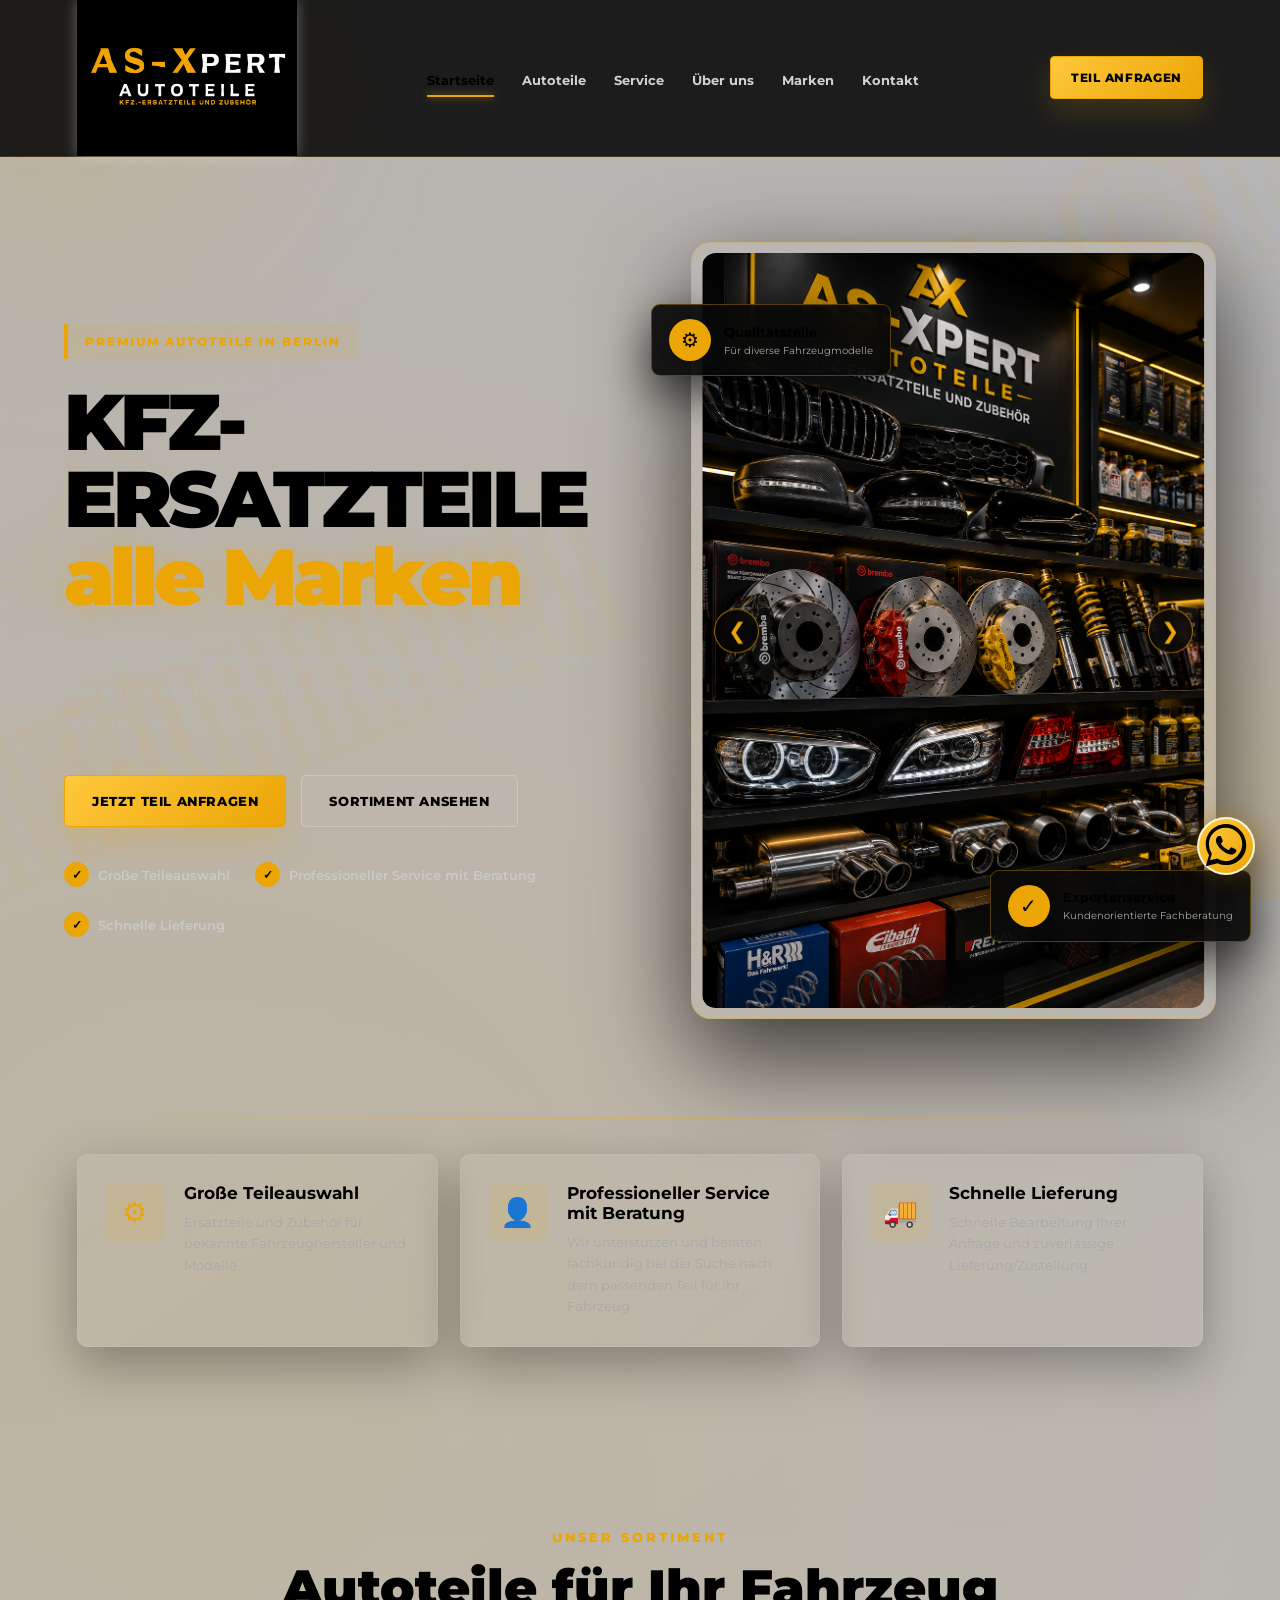
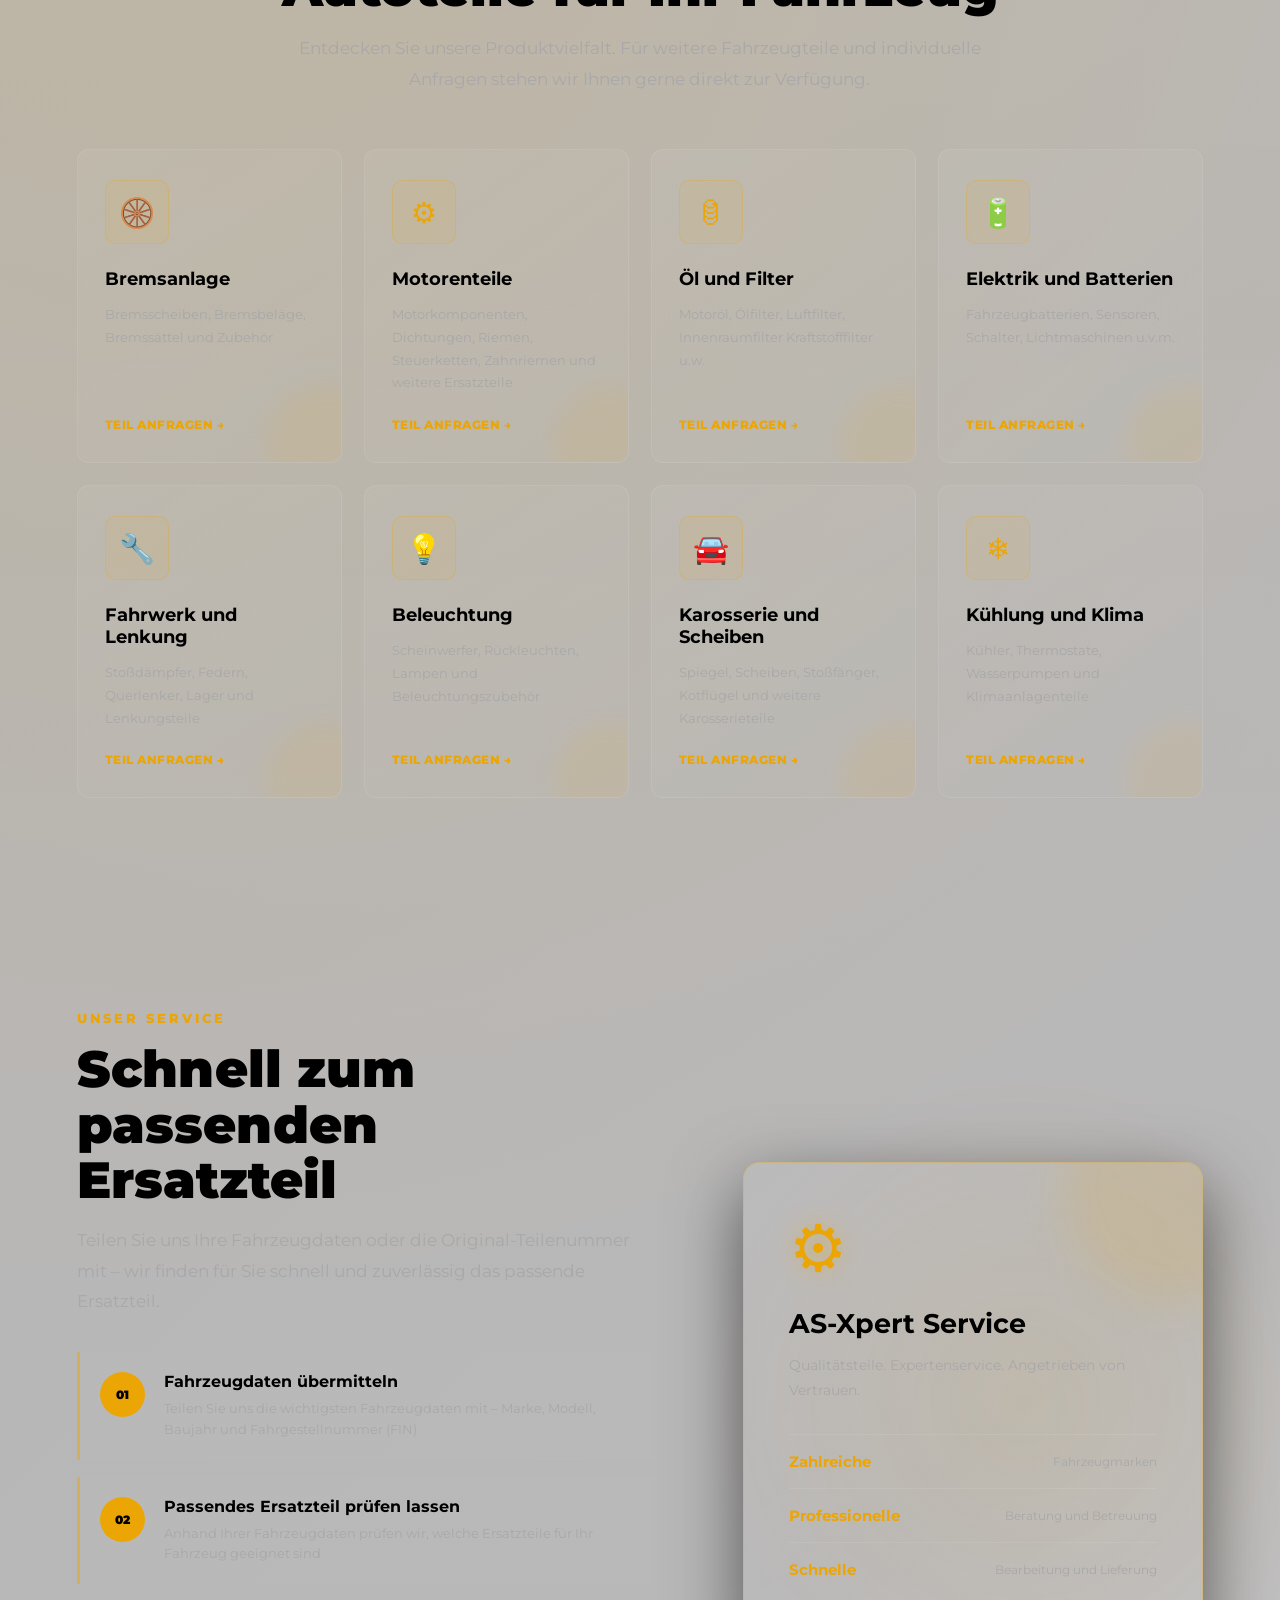
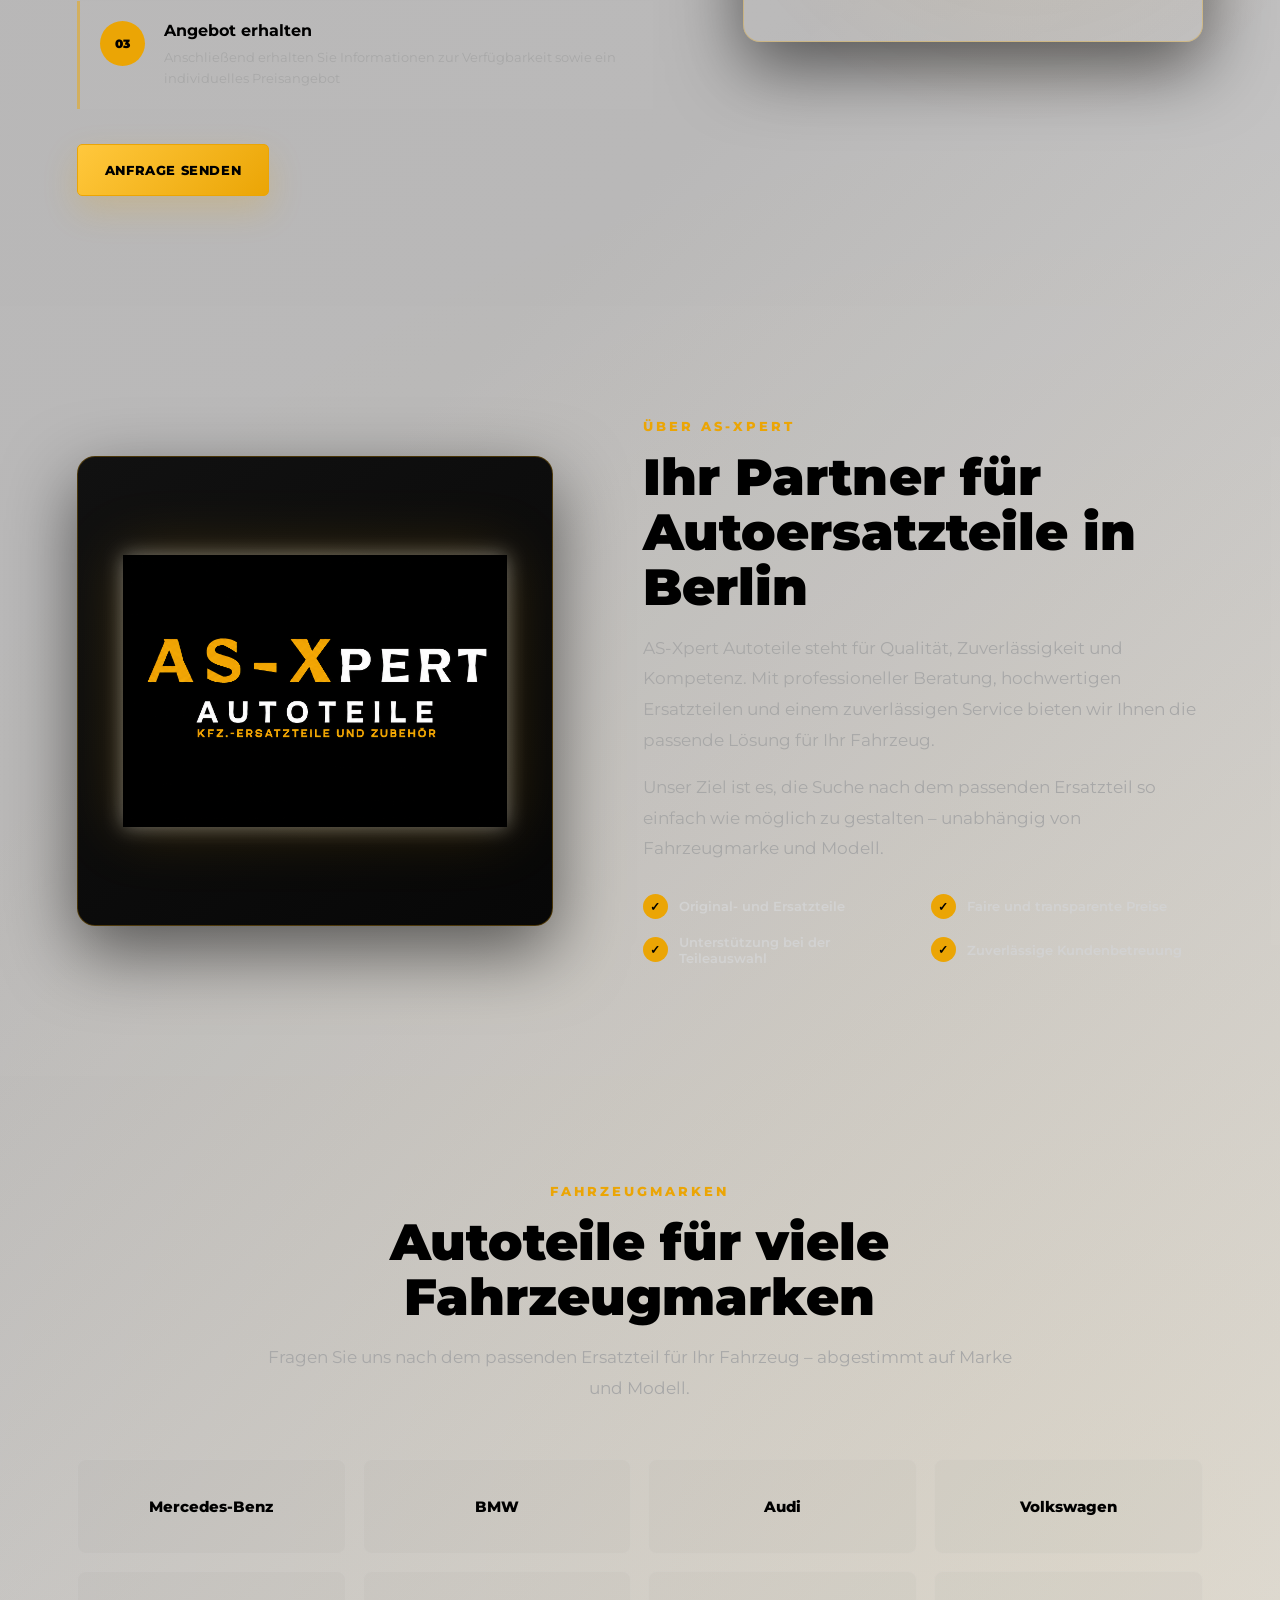
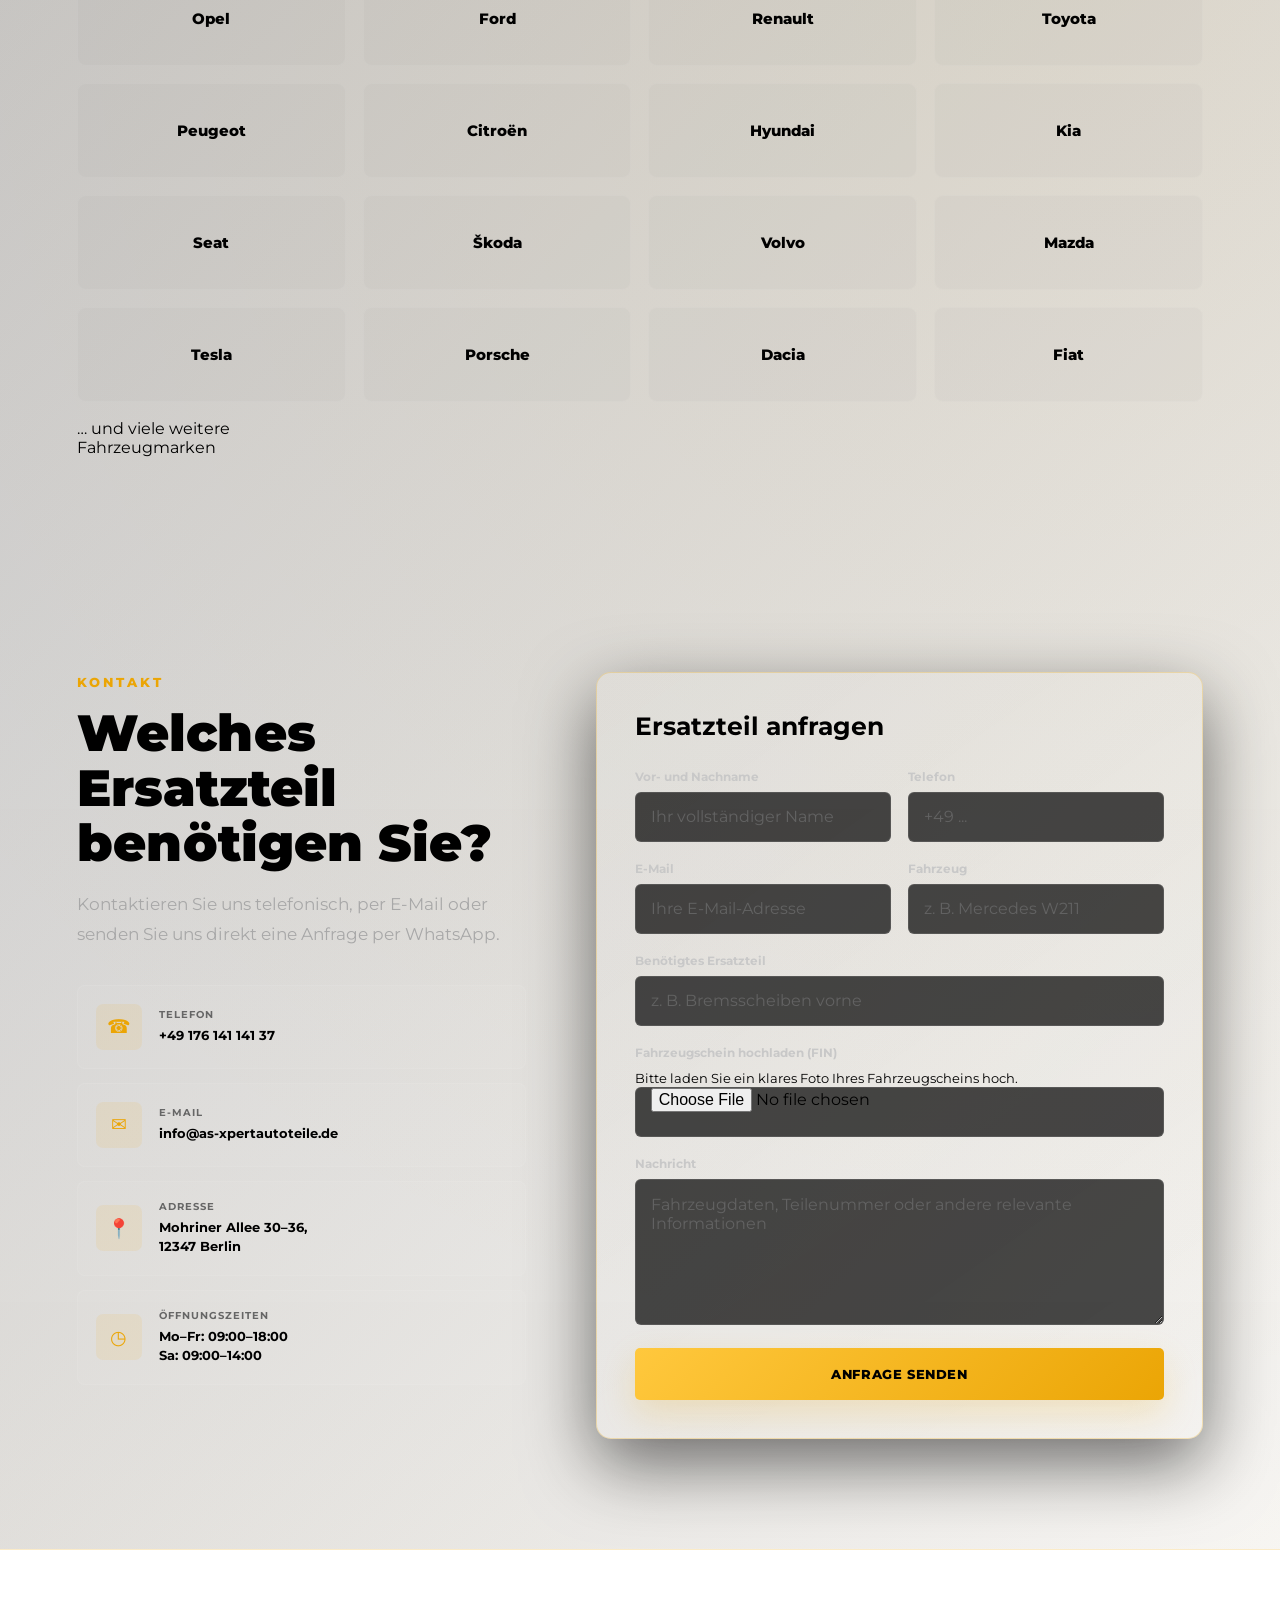
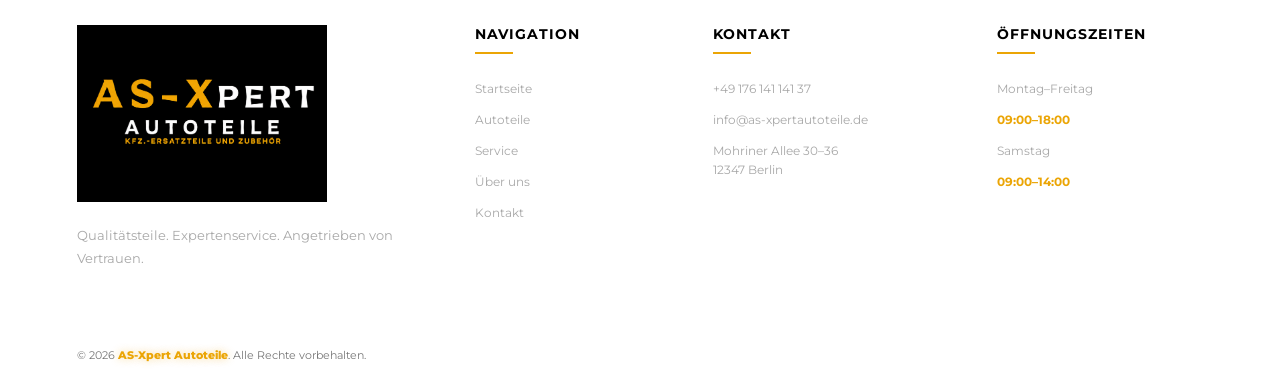
==== commit d6fd8085: "Update index.html" ====
--- a/index.html
+++ b/index.html
@@ -51,44 +51,6 @@
         <div class="part brake-disc"></div>
         <div class="part gear"></div>
         <div class="part spring"></div>
-
-    </div>
-
-
-    <!-- Top contact bar -->
-
-    <div class="top-bar">
-
-        <div class="top-bar-container">
-
-            <div class="top-contact">
-
-                <a href="tel:+4917614114137">
-                    ☎ +49 176 141 141 37
-                </a>
-
-                <a href="mailto:info@as-xpertautoteile.de">
-                    ✉ info@as-xpertautoteile.de
-                </a>
-
-            </div>
-
-            <div class="top-info">
-
-                <span>
-                    📍 Mohriner Allee 30–36, 12347 Berlin
-                </span>
-
-                <span>
-                    Mo–Fr: 09:00–18:00
-                </span>
-                 <span>
-                    Sta: 09:00–14:00
-                </span>
-
-            </div>
-
-        </div>
 
     </div>
 
@@ -176,13 +138,13 @@
                 </span>
 
                 <h1>
-                    Autoersatzteile für
-                    <span>fast alle Marken</span>
+                    KFZ-ERSATZTEILE
+                    <span>alle Marken</span>
                 </h1>
 
                 <p class="hero-description">
                     Qualität, Kompetenz und zuverlässiger Service.
-                    Wir helfen Ihnen, das passende Ersatzteil für Ihr
+                    Wir helfen, das passende Ersatzteil für Ihr
                     Fahrzeug schnell und unkompliziert zu finden.
                 </p>
 
@@ -221,7 +183,7 @@
                         <strong>✓</strong>
 
                         <span>
-                            Persönliche Beratung
+                            Professioneller Service mit Beratung
                         </span>
 
                     </div>
@@ -231,10 +193,11 @@
                         <strong>✓</strong>
 
                         <span>
-                            Schneller Service
+                            Schnelle Lieferung
                         </span>
 
                     </div>
+                    
 
                 </div>
 
@@ -339,7 +302,7 @@
 
                     <div>
                         <strong>Qualitätsteile</strong>
-                        <small>Für viele Fahrzeugmodelle</small>
+                        <small>Für diverse Fahrzeugmodelle</small>
                     </div>
 
                 </div>
@@ -350,7 +313,7 @@
 
                     <div>
                         <strong>Expertenservice</strong>
-                        <small>Persönliche Unterstützung</small>
+                        <small>Kundenorientierte Fachberatung</small>
                     </div>
 
                 </div>
@@ -379,8 +342,8 @@
                         </h3>
 
                         <p>
-                            Ersatzteile und Zubehör für viele bekannte
-                            Fahrzeughersteller und Modelle.
+                            Ersatzteile und Zubehör für bekannte
+                            Fahrzeughersteller und Modelle
                         </p>
 
                     </div>
@@ -397,12 +360,12 @@
                     <div>
 
                         <h3>
-                            Persönliche Beratung
+                           Professioneller Service mit Beratung
                         </h3>
 
                         <p>
-                            Wir unterstützen Sie bei der Suche nach dem
-                            passenden Teil für Ihr Fahrzeug.
+                            Wir unterstützen und beraten fachkundig bei der Suche nach dem
+                            passenden Teil für Ihr Fahrzeug 
                         </p>
 
                     </div>
@@ -419,12 +382,12 @@
                     <div>
 
                         <h3>
-                            Schneller Service
+                            Schnelle Lieferung
                         </h3>
 
                         <p>
                             Schnelle Bearbeitung Ihrer Anfrage und
-                            zuverlässige Verfügbarkeit.
+                            zuverlässige Lieferung/Zustellung
                         </p>
 
                     </div>
@@ -456,8 +419,7 @@
                     </h2>
 
                     <p>
-                        Entdecken Sie unsere wichtigsten Produktbereiche.
-                        Für weitere Teile können Sie uns direkt kontaktieren.
+                        Entdecken Sie unsere Produktvielfalt. Für weitere Fahrzeugteile und individuelle Anfragen stehen wir Ihnen gerne direkt zur Verfügung.
                     </p>
 
                 </div>
@@ -477,7 +439,7 @@
 
                         <p>
                             Bremsscheiben, Bremsbeläge,
-                            Bremssättel und Zubehör.
+                            Bremssättel und Zubehör
                         </p>
 
                         <a href="#kontakt">
@@ -499,7 +461,7 @@
 
                         <p>
                             Motorkomponenten, Dichtungen,
-                            Riemen und weitere Ersatzteile.
+                            Riemen, Steuerketten, Zahnriemen und weitere Ersatzteile
                         </p>
 
                         <a href="#kontakt">
@@ -521,7 +483,7 @@
 
                         <p>
                             Motoröl, Ölfilter, Luftfilter,
-                            Innenraumfilter und Kraftstofffilter.
+                            Innenraumfilter Kraftstofffilter u.w.
                         </p>
 
                         <a href="#kontakt">
@@ -543,7 +505,7 @@
 
                         <p>
                             Fahrzeugbatterien, Sensoren,
-                            Schalter und elektrische Bauteile.
+                            Schalter, Lichtmaschinen u.v.m.
                         </p>
 
                         <a href="#kontakt">
@@ -565,7 +527,7 @@
 
                         <p>
                             Stoßdämpfer, Federn, Querlenker,
-                            Lager und Lenkungsteile.
+                            Lager und Lenkungsteile
                         </p>
 
                         <a href="#kontakt">
@@ -587,7 +549,7 @@
 
                         <p>
                             Scheinwerfer, Rückleuchten,
-                            Lampen und Beleuchtungszubehör.
+                            Lampen und Beleuchtungszubehör
                         </p>
 
                         <a href="#kontakt">
@@ -604,12 +566,12 @@
                         </div>
 
                         <h3>
-                            Karosserieteile
+                            Karosserie und Scheiben
                         </h3>
 
                         <p>
-                            Spiegel, Stoßfänger, Kotflügel
-                            und weitere Karosseriekomponenten.
+                            Spiegel, Scheiben, Stoßfänger, Kotflügel
+                            und weitere Karosserieteile
                         </p>
 
                         <a href="#kontakt">
@@ -631,7 +593,7 @@
 
                         <p>
                             Kühler, Thermostate, Wasserpumpen
-                            und Klimaanlagenkomponenten.
+                            und Klimaanlagenteile
                         </p>
 
                         <a href="#kontakt">
@@ -667,9 +629,7 @@
                     </h2>
 
                     <p>
-                        Senden Sie uns Ihre Fahrzeugdaten oder die
-                        Original-Teilenummer. Wir helfen Ihnen dabei,
-                        das richtige Ersatzteil zu finden.
+                        Teilen Sie uns Ihre Fahrzeugdaten oder die Original-Teilenummer mit – wir finden für Sie schnell und zuverlässig das passende Ersatzteil.
                     </p>
 
                     <div class="service-list">
@@ -681,12 +641,11 @@
                             <div>
 
                                 <h3>
-                                    Fahrzeugdaten senden
+                                    Fahrzeugdaten übermitteln
                                 </h3>
 
                                 <p>
-                                    Marke, Modell, Baujahr und
-                                    Fahrgestellnummer mitteilen.
+                                  Teilen Sie uns die wichtigsten Fahrzeugdaten mit – Marke, Modell, Baujahr und Fahrgestellnummer (FIN)
                                 </p>
 
                             </div>
@@ -701,12 +660,11 @@
                             <div>
 
                                 <h3>
-                                    Teil prüfen lassen
+                                    Passendes Ersatzteil prüfen lassen
                                 </h3>
 
                                 <p>
-                                    Wir prüfen die passenden Möglichkeiten
-                                    für Ihr Fahrzeug.
+                                 Anhand Ihrer Fahrzeugdaten prüfen wir, welche Ersatzteile für Ihr Fahrzeug geeignet sind   
                                 </p>
 
                             </div>
@@ -725,8 +683,7 @@
                                 </h3>
 
                                 <p>
-                                    Sie erhalten Informationen zu
-                                    Verfügbarkeit und Preis.
+                                    Anschließend erhalten Sie Informationen zur Verfügbarkeit sowie ein individuelles Preisangebot
                                 </p>
 
                             </div>
@@ -765,7 +722,7 @@
                         <div class="service-stat">
 
                             <strong>
-                                Viele
+                                Zahlreiche
                             </strong>
 
                             <span>
@@ -777,7 +734,7 @@
                         <div class="service-stat">
 
                             <strong>
-                                Persönlich
+                                Professionelle
                             </strong>
 
                             <span>
@@ -789,11 +746,11 @@
                         <div class="service-stat">
 
                             <strong>
-                                Schnell
+                                Schnelle
                             </strong>
 
                             <span>
-                                Bearbeitung Ihrer Anfrage
+                                Bearbeitung und Lieferung
                             </span>
 
                         </div>
@@ -841,27 +798,25 @@
                     </h2>
 
                     <p>
-                        Bei AS-Xpert Autoteile stehen Qualität,
-                        Zuverlässigkeit und persönliche Beratung im
-                        Mittelpunkt.
+                        AS-Xpert Autoteile steht für Qualität, Zuverlässigkeit und Kompetenz. Mit professioneller Beratung, hochwertigen Ersatzteilen und einem zuverlässigen Service bieten wir Ihnen die passende Lösung für Ihr Fahrzeug.
                     </p>
 
                     <p>
-                        Unser Ziel ist es, Ihnen die Suche nach dem
+                        Unser Ziel ist es, die Suche nach dem
                         passenden Ersatzteil so einfach wie möglich zu
-                        machen – unabhängig von Fahrzeugmarke oder Modell.
+                        gestalten – unabhängig von Fahrzeugmarke und Modell.
                     </p>
 
                     <div class="about-points">
 
                         <div>
                             <span>✓</span>
-                            Original- und Aftermarket-Teile
+                            Original- und Ersatzteile
                         </div>
 
                         <div>
                             <span>✓</span>
-                            Faire und transparente Angebote
+                            Faire und transparente Preise
                         </div>
 
                         <div>
@@ -899,12 +854,11 @@
                     </span>
 
                     <h2>
-                        Teile für viele bekannte Marken
+                        Autoteile für viele Fahrzeugmarken
                     </h2>
 
                     <p>
-                        Fragen Sie uns nach dem passenden Ersatzteil
-                        für Ihre Fahrzeugmarke und Ihr Modell.
+                        Fragen Sie uns nach dem passenden Ersatzteil für Ihr Fahrzeug – abgestimmt auf Marke und Modell.
                     </p>
 
                 </div>
@@ -960,6 +914,39 @@
                         Kia
                     </div>
 
+                    <div class="brand-card">
+                        Seat
+                    </div>
+
+                    <div class="brand-card">
+                        Škoda
+                    </div>
+
+                    <div class="brand-card">
+                        Volvo
+                    </div>
+
+                    <div class="brand-card">
+                        Mazda
+                    </div>
+
+                    <div class="brand-card">
+                        Tesla
+                    </div>
+
+                    <div class="brand-card">
+                        Porsche
+                    </div>
+
+                    <div class="brand-card">
+                        Dacia
+                    </div>
+
+                    <div class="brand-card">
+                        Fiat
+                    </div>
+<p class="more-brands">
+    … und viele weitere Fahrzeugmarken
                 </div>
 
             </div>
@@ -988,7 +975,7 @@
 
                     <p>
                         Kontaktieren Sie uns telefonisch, per E-Mail
-                        oder senden Sie uns direkt eine Anfrage.
+                        oder senden Sie uns direkt eine Anfrage per WhatsApp.
                     </p>
 
 
@@ -1054,11 +1041,14 @@
                                     Adresse
                                 </small>
 
-                                <strong>
-                                    Mohriner Allee 30–36,
-                                    12347 Berlin
-                                </strong>
-
+                               <strong>
+    <a href="https://www.google.com/maps/search/?api=1&query=Mohriner+Allee+30-36,+12347+Berlin"
+       target="_blank"
+       rel="noopener noreferrer">
+        Mohriner Allee 30–36,<br>
+        12347 Berlin
+    </a>
+</strong>
                             </div>
 
                         </div>
@@ -1080,7 +1070,7 @@
                                     Mo–Fr: 09:00–18:00
                                 </strong>
                                 <strong>
-                                    Sta: 09:00–14:00
+                                    Sa: 09:00–14:00
                                 </strong>
 
                             </div>
@@ -1092,11 +1082,12 @@
                 </div>
 
 
-                <form
-                    class="contact-form"
-                    action="#"
-                    method="post"
-                >
+               <form
+    class="contact-form"
+    action="#"
+    method="post"
+    enctype="multipart/form-data"
+>
 
                     <h3>
                         Ersatzteil anfragen
@@ -1107,14 +1098,14 @@
                         <div class="form-group">
 
                             <label for="name">
-                                Name
+                                Vor- und Nachname
                             </label>
 
                             <input
                                 type="text"
                                 id="name"
                                 name="name"
-                                placeholder="Ihr Name"
+                                placeholder="Ihr vollständiger Name"
                                 required
                             >
 
@@ -1190,7 +1181,23 @@
 
                     </div>
 
-
+<div class="form-group">
+    <label for="car-card">
+        Fahrzeugschein hochladen (FIN)
+    </label>
+
+    <small class="upload-text">
+        Bitte laden Sie ein klares Foto Ihres Fahrzeugscheins hoch.
+    </small>
+
+    <input
+        type="file"
+        id="car-card"
+        name="car_card"
+        accept=".jpg,.jpeg,.png,.webp,.pdf"
+        required
+    >
+</div>
                     <div class="form-group">
 
                         <label for="message">
@@ -1201,7 +1208,7 @@
                             id="message"
                             name="message"
                             rows="6"
-                            placeholder="Fahrzeugdaten, Teilenummer oder weitere Informationen"
+                            placeholder="Fahrzeugdaten, Teilenummer oder andere relevante Informationen"
                         ></textarea>
 
                     </div>
@@ -1288,13 +1295,12 @@
                     info@as-xpertautoteile.de
                 </a>
 
-                <p>
-                    Mohriner Allee 30–36
-                </p>
-
-                <p>
-                    12347 Berlin
-                </p>
+               <a href="https://www.google.com/maps/search/?api=1&query=Mohriner+Allee+30-36,+12347+Berlin"
+   target="_blank"
+   rel="noopener noreferrer">
+    Mohriner Allee 30–36<br>
+    12347 Berlin
+</a>
 
             </div>
 
@@ -1308,25 +1314,20 @@
                 <p>
                     Montag–Freitag
                 </p>
+               
+
+                <strong>
+                    09:00–18:00
+                </strong>
                 <p>
                     Samstag
                 </p>
 
                 <strong>
-                    09:00–18:00
-                </strong>
-                <strong>
                     09:00–14:00
                 </strong>
 
-                <p>
-                    Samstag
-                </p>
-
-                <strong>
-                    Nach Vereinbarung
-                </strong>
-
+                
             </div>
 
         </div>
@@ -1340,15 +1341,6 @@
                 Alle Rechte vorbehalten.
             </p>
 
-            <div class="footer-legal">
-
-                <a href="#">
-                    Impressum
-                </a>
-
-                <a href="#">
-                    Datenschutz
-                </a>
 
             </div>
 
@@ -1359,15 +1351,21 @@
 
     <!-- Floating contact button -->
 
-    <a
-        href="https://wa.me/4917614114137"
-        class="floating-contact-button"
-        target="_blank"
-        rel="noopener noreferrer"
-        aria-label="AS-Xpert über WhatsApp kontaktieren"
-    >
-        ☎
-    </a>
+    <!-- Floating WhatsApp button -->
+
+<a
+    href="https://wa.me/4917614114137"
+    class="floating-contact-button"
+    target="_blank"
+    rel="noopener noreferrer"
+    aria-label="AS-Xpert über WhatsApp kontaktieren"
+>
+    <svg class="whatsapp-icon" viewBox="0 0 32 32" aria-hidden="true">
+        <path fill="currentColor"
+            d="M16.04 3C9.39 3 4 8.28 4 14.79c0 2.3.68 4.55 1.96 6.47L4 28l6.95-1.81a12.2 12.2 0 0 0 5.08 1.1h.01C22.68 27.29 28 22 28 15.5 28 8.99 22.68 3 16.04 3zm0 21.98a9.9 9.9 0 0 1-5.04-1.38l-.36-.21-4.12 1.08 1.1-4-.23-.37a9.55 9.55 0 0 1-1.5-5.31c0-5.27 4.43-9.56 9.88-9.56 5.45 0 9.88 4.29 9.88 9.56 0 5.27-4.43 10.19-9.61 10.19zm5.42-7.16c-.3-.14-1.76-.84-2.03-.94-.27-.1-.47-.14-.67.14-.2.29-.77.94-.94 1.13-.17.19-.35.22-.64.07-.3-.14-1.25-.45-2.38-1.43-.88-.76-1.47-1.7-1.64-1.99-.17-.29-.02-.44.13-.58.13-.13.3-.34.44-.51.15-.17.2-.29.3-.48.1-.19.05-.36-.02-.51-.08-.14-.67-1.56-.92-2.14-.24-.56-.49-.49-.67-.5h-.57c-.2 0-.52.07-.79.36-.27.29-1.04 1-1.04 2.43s1.07 2.82 1.22 3.01c.15.19 2.1 3.12 5.09 4.37.71.3 1.27.48 1.7.62.71.22 1.36.19 1.87.12.57-.08 1.76-.7 2.01-1.38.25-.67.25-1.25.17-1.37-.07-.12-.27-.19-.57-.34z"
+        />
+    </svg>
+</a>
 
 
     <!-- Mobile menu JavaScript -->
@@ -1551,4 +1549,4 @@
 </script>
 </body>
 
-</html>+</html>
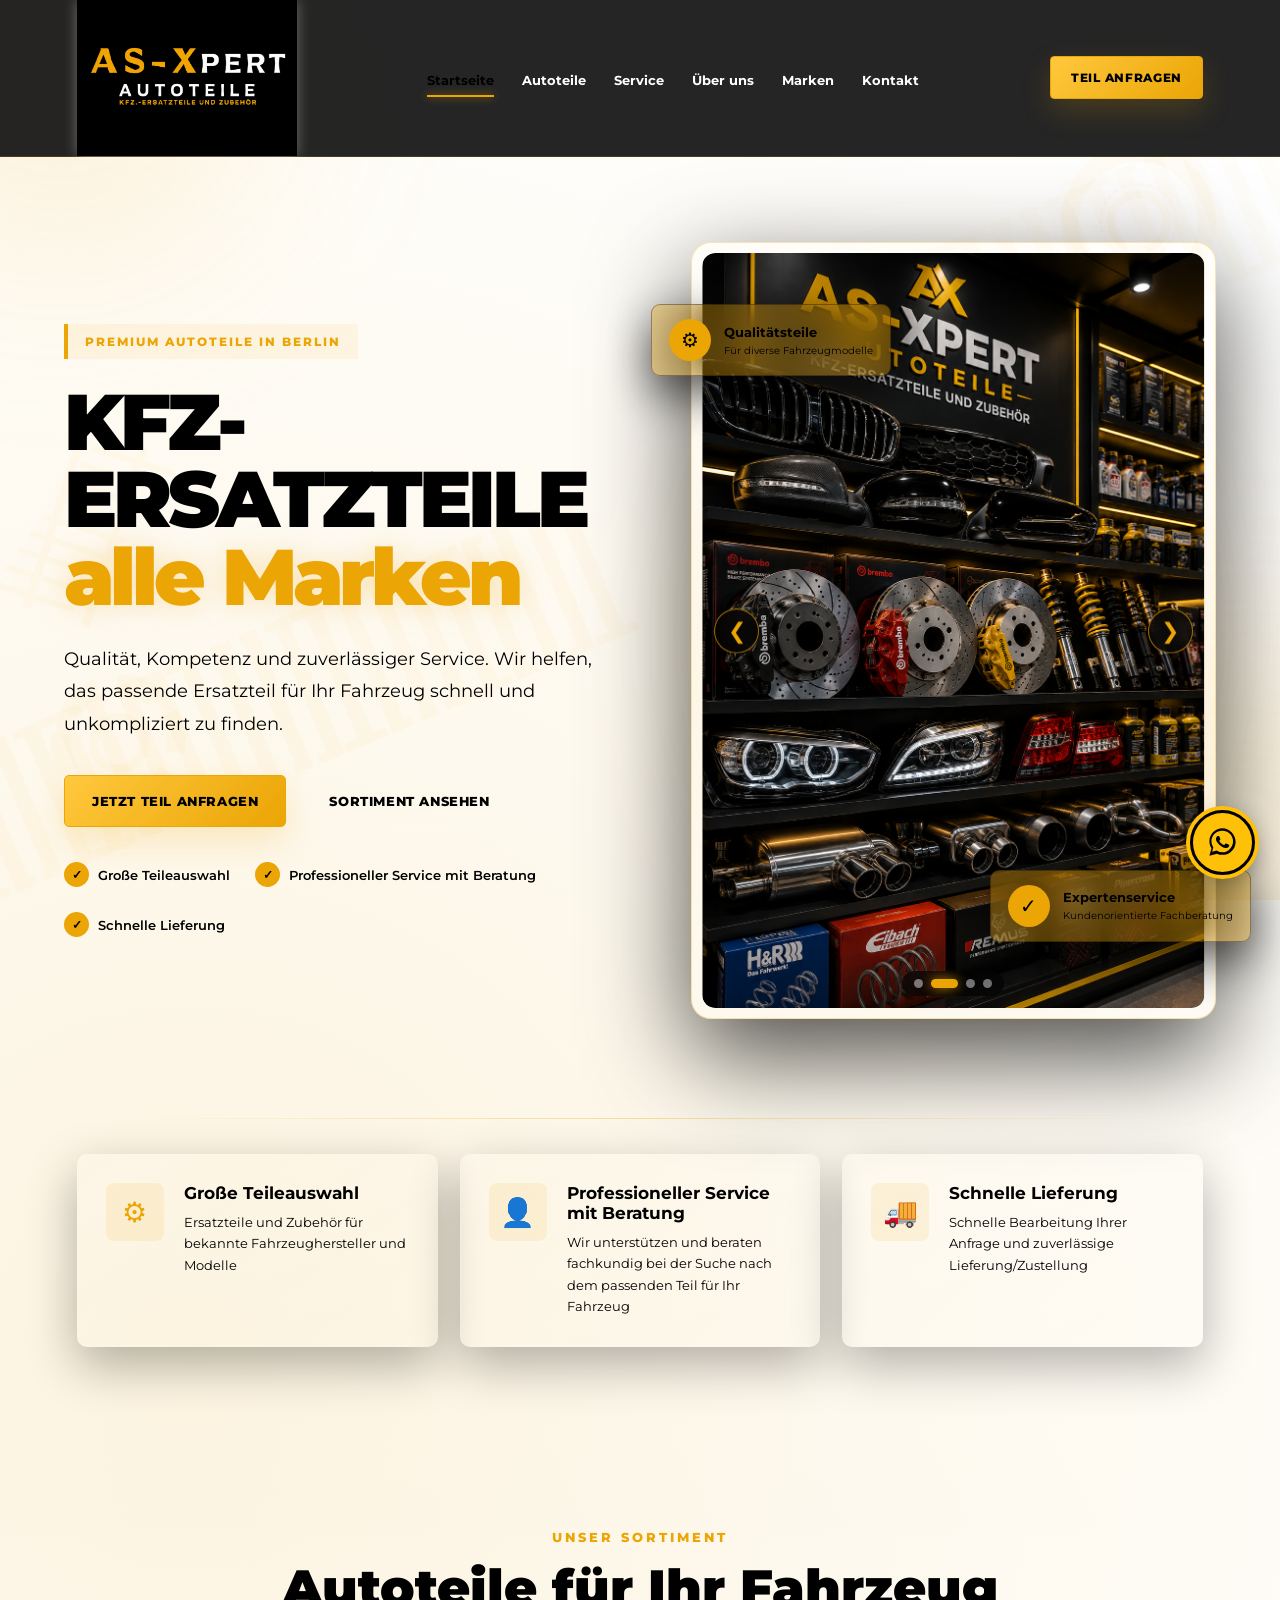
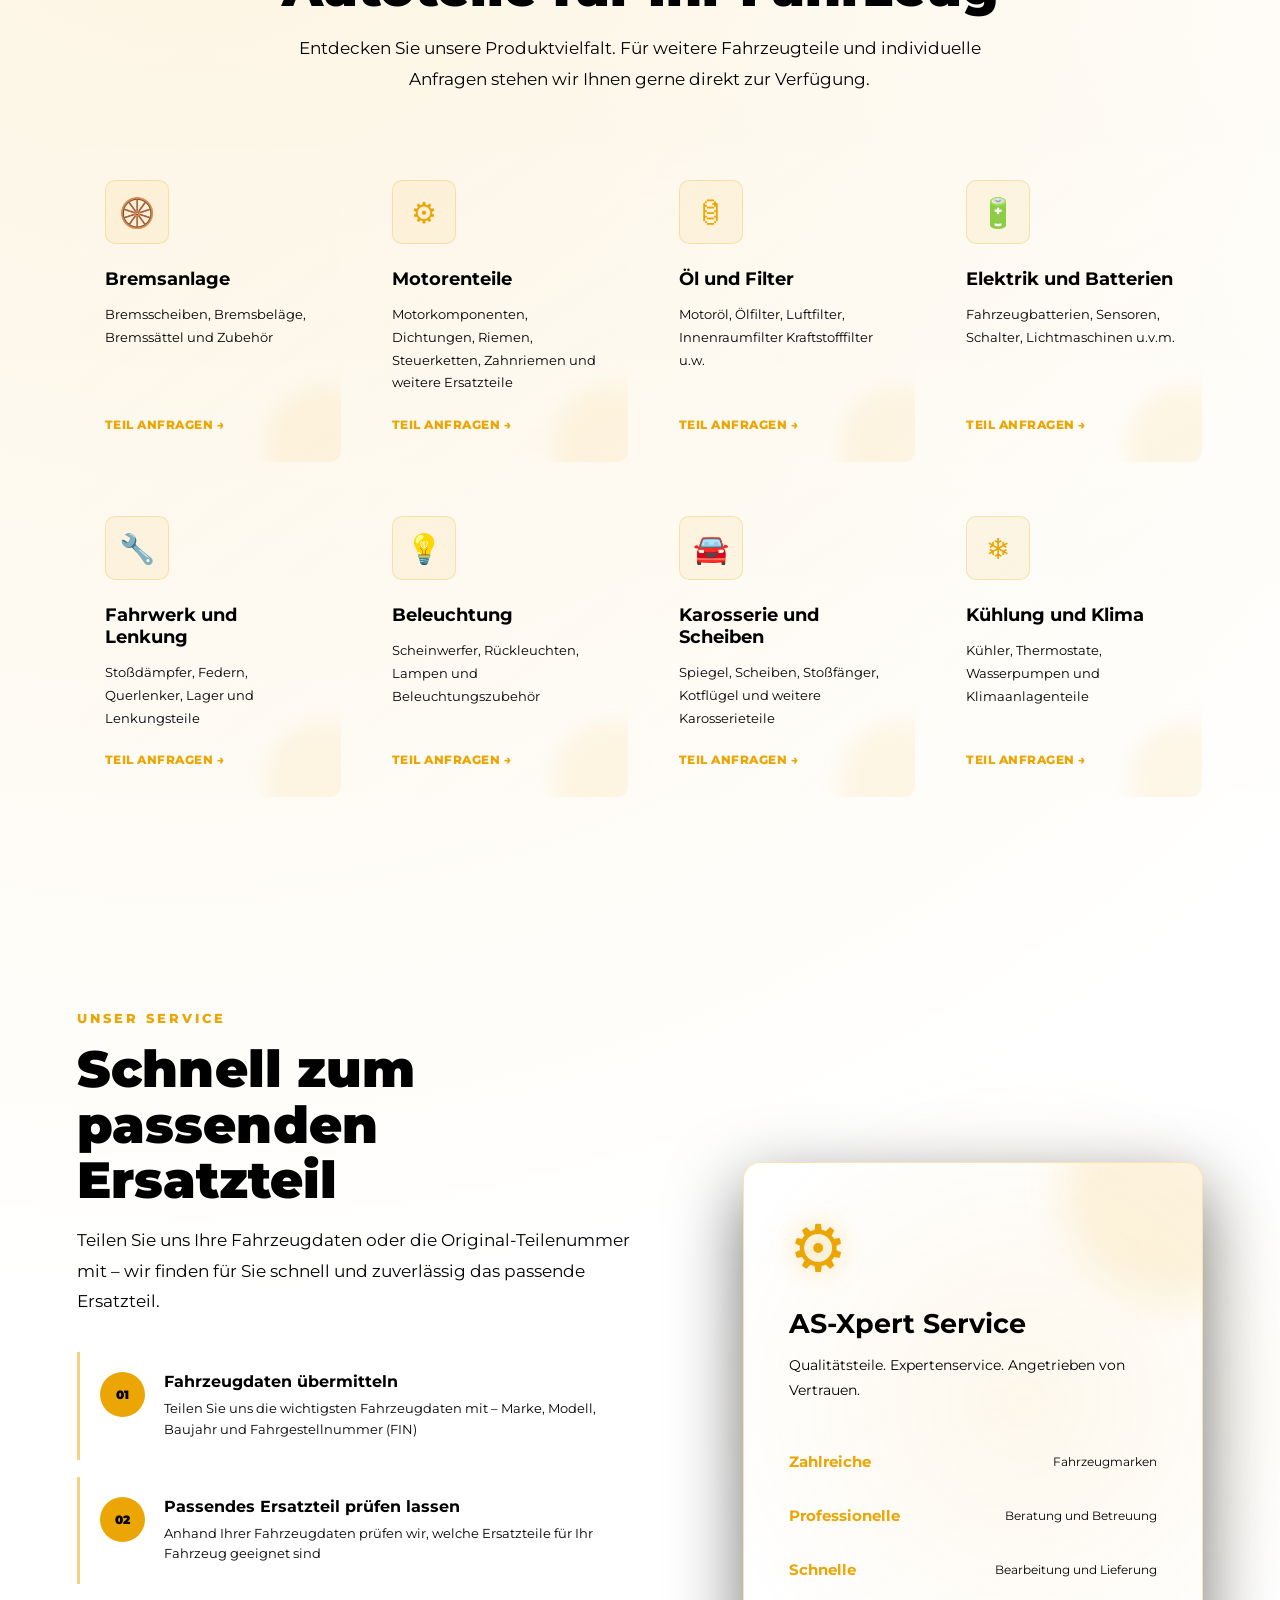
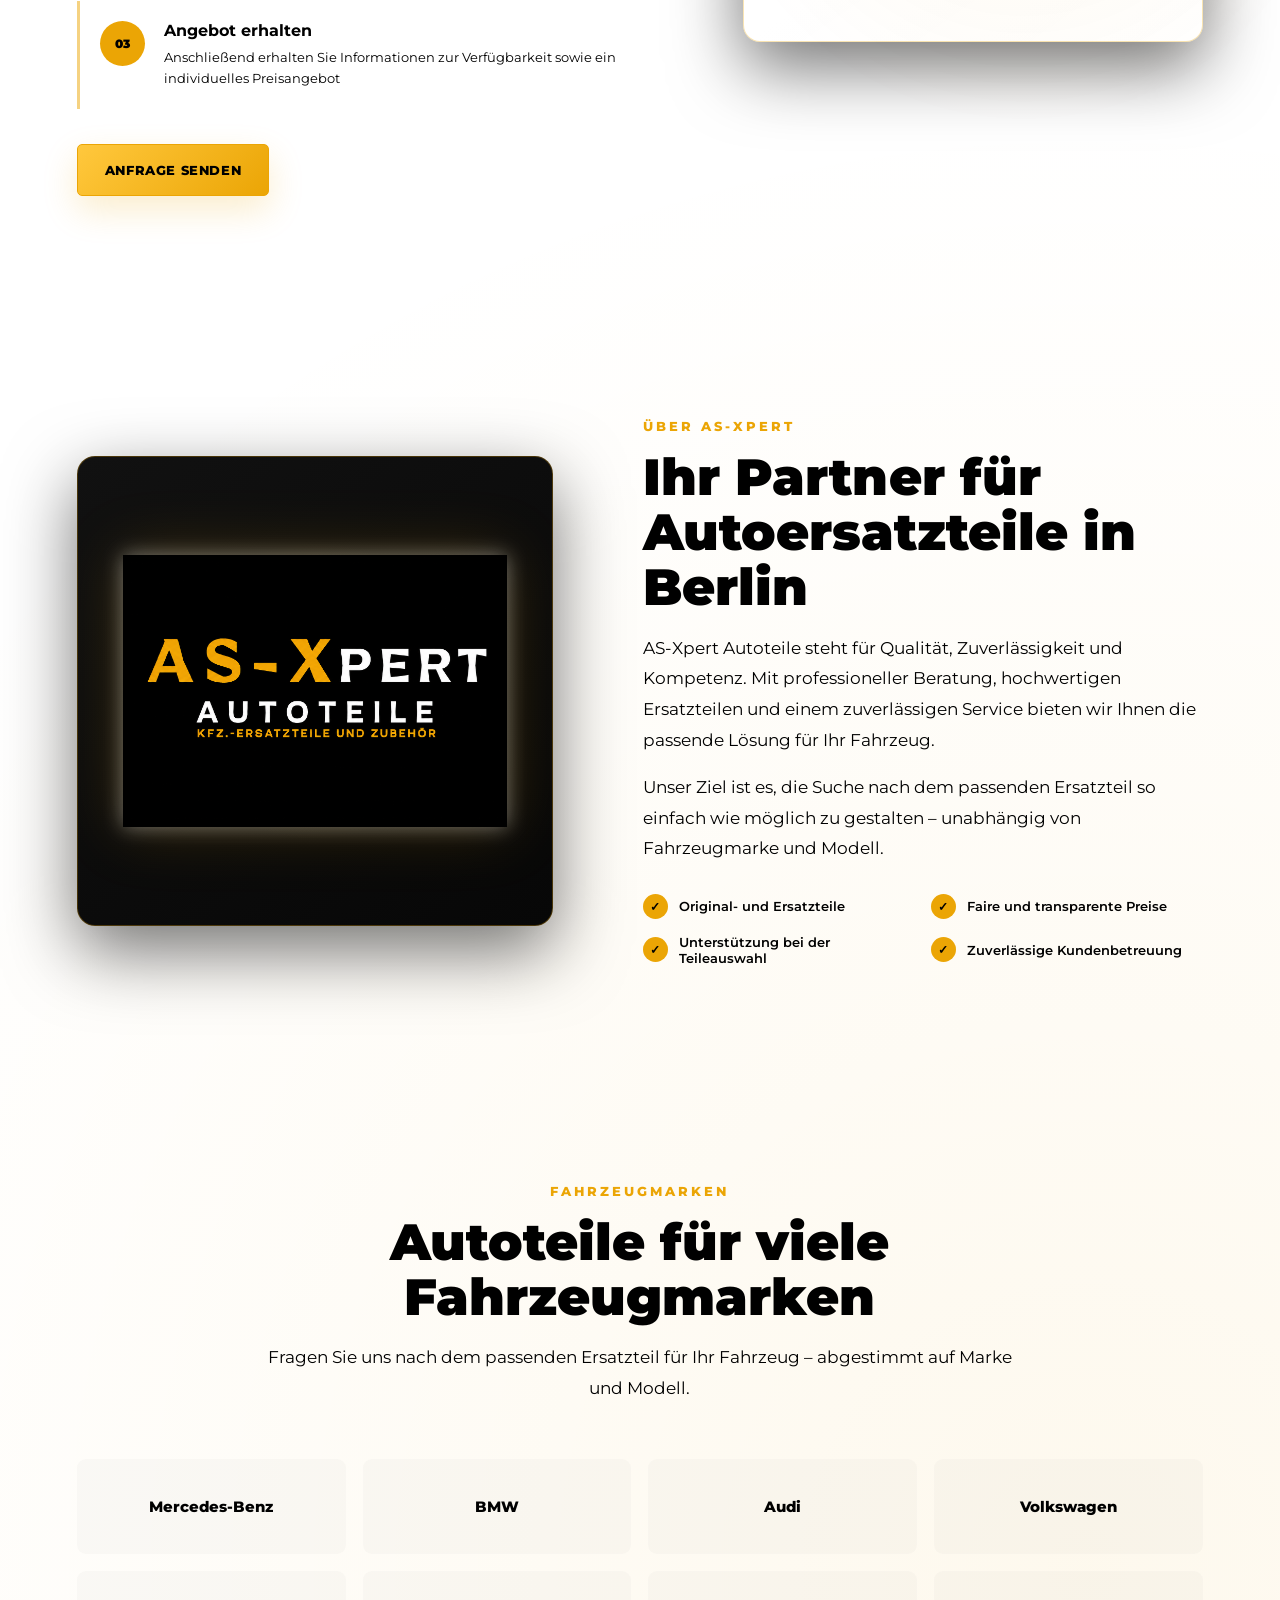
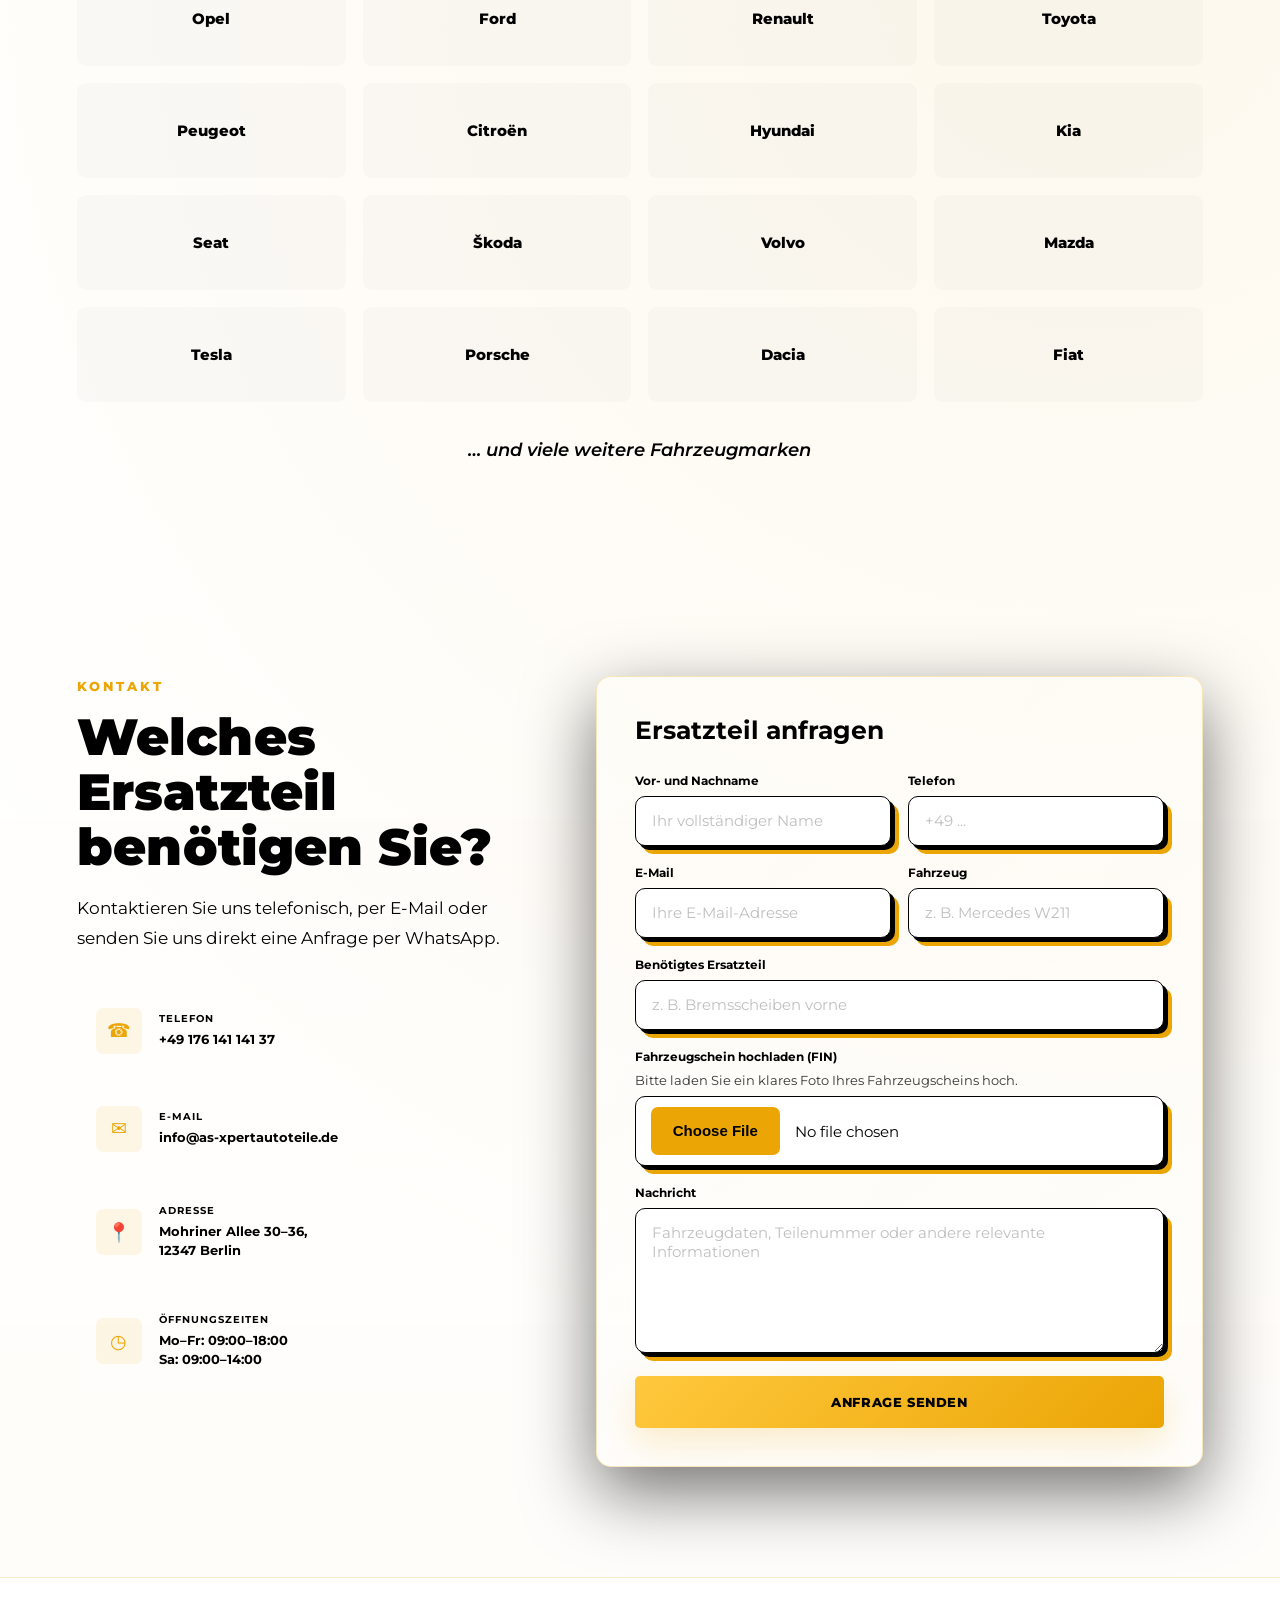
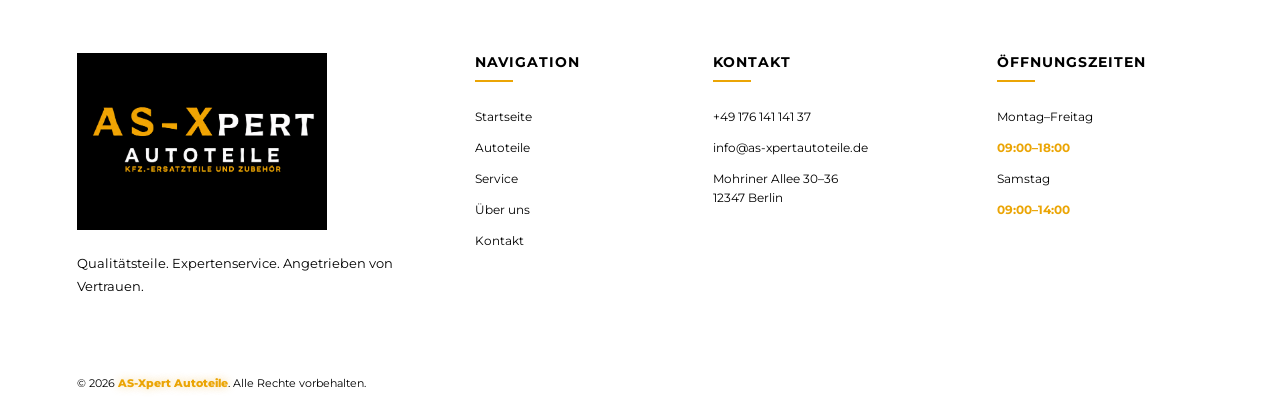
==== commit 5e6ce616: "Update index.html" ====
--- a/index.html
+++ b/index.html
@@ -1547,6 +1547,36 @@
     showFlyer(0);
     startAutoSlide();
 </script>
+<script>
+const sections = document.querySelectorAll(
+    "#startseite, #autoteile, #service, #ueber-uns, #marken, #kontakt"
+);
+
+const navigationLinks = document.querySelectorAll(".nav-links a");
+
+function updateActiveNavigation() {
+    let currentSection = "startseite";
+
+    sections.forEach(section => {
+        const sectionTop = section.offsetTop;
+
+        if (window.scrollY >= sectionTop - 180) {
+            currentSection = section.id;
+        }
+    });
+
+    navigationLinks.forEach(link => {
+        link.classList.remove("active");
+
+        if (link.getAttribute("href") === "#" + currentSection) {
+            link.classList.add("active");
+        }
+    });
+}
+
+window.addEventListener("scroll", updateActiveNavigation);
+window.addEventListener("load", updateActiveNavigation);
+</script>
 </body>
 
 </html>
--- a/style.css
+++ b/style.css
@@ -70,8 +70,8 @@
         ),
         linear-gradient(
             135deg,
-            #b6b5b5,
-            #b9b8b8,
+            #ffffff,
+            #ffffff,
             #ffffff
         );
 }
@@ -154,7 +154,7 @@
 .about-content p,
 .service-content > p,
 .contact-information > p {
-    color: var(--gray);
+    color: #000000;
 
     font-size: 17px;
     line-height: 1.8;
@@ -428,7 +428,7 @@
 
     gap: 25px;
 
-    color: #bdbdbd;
+    color: #000000;
 
     font-size: 12px;
     font-weight: 600;
@@ -486,7 +486,7 @@
 }
 
 .logo-link {
-    background: #000;
+    flex-shrink: 0;
 }
 
 .nav-logo {
@@ -528,7 +528,7 @@
         34px 0
         30px;
 
-    color: #d2d2d2;
+    color: #ffffff;
 
     font-size: 13px;
     font-weight: 700;
@@ -732,7 +732,7 @@
     position: relative;
 
     min-height:
-        calc(100vh - 131px);
+        calc(100vh - 88px);
 
     width: min(1280px, 90%);
 
@@ -826,7 +826,7 @@
 .hero-description {
     max-width: 670px;
 
-    color: #b7b7b7;
+    color: #000000;
 
     font-size: 18px;
     line-height: 1.8;
@@ -853,7 +853,7 @@
     align-items: center;
     gap: 9px;
 
-    color: #c9c9c9;
+    color: #000000;
 
     font-size: 13px;
     font-weight: 600;
@@ -1160,12 +1160,12 @@
 
     border:
         1px solid
+        rgba(0, 0, 0, 0.34);
+
+    border-radius: 9px;
+
+    background:
         rgba(235, 165, 5, 0.34);
-
-    border-radius: 9px;
-
-    background:
-        rgba(8, 8, 8, 0.9);
 
     box-shadow:
         0 18px 45px
@@ -1221,7 +1221,7 @@
 }
 
 .floating-card small {
-    color: var(--gray);
+    color: #000000;
 
     font-size: 10px;
 }
@@ -1320,7 +1320,7 @@
 }
 
 .benefit-card p {
-    color: var(--gray);
+    color: #000000;
 
     font-size: 13px;
     line-height: 1.65;
@@ -1480,7 +1480,7 @@
 .category-card p {
     margin-bottom: 23px;
 
-    color: var(--gray);
+    color: #000000;
 
     font-size: 13px;
     line-height: 1.75;
@@ -1581,7 +1581,7 @@
 }
 
 .service-list-item p {
-    color: var(--gray);
+    color: #000000;
 
     font-size: 13px;
     line-height: 1.6;
@@ -1658,7 +1658,7 @@
 .service-visual-card > p {
     margin-bottom: 32px;
 
-    color: var(--gray);
+    color: #000000;
 
     font-size: 14px;
     line-height: 1.75;
@@ -1686,7 +1686,7 @@
 }
 
 .service-stat span {
-    color: var(--gray);
+    color: #000000;
 
     font-size: 12px;
     text-align: right;
@@ -1786,7 +1786,7 @@
     align-items: center;
     gap: 11px;
 
-    color: #d2d2d2;
+    color: #000000;
 
     font-size: 13px;
     font-weight: 600;
@@ -1968,7 +1968,7 @@
 .contact-item small {
     margin-bottom: 5px;
 
-    color: var(--gray-dark);
+    color: #000000;
 
     font-size: 10px;
     font-weight: 700;
@@ -2039,24 +2039,21 @@
 .form-group textarea {
     width: 100%;
 
-    border:
-        1px solid
-        rgba(255, 255, 255, 0.1);
-
+    border: 1px solid #000000;
     border-radius: 6px;
 
     outline: none;
 
-    color: var(--white);
-
-    background:
-        rgba(5, 5, 5, 0.72);
+    color: #000000;       /* text = black */
+    background: #ffffff;  /* inside box = white */
+
+    box-shadow:
+        4px 4px 0 #000000,
+        8px 8px 0 #eba505;
 
     transition:
-        border-color
-        var(--transition),
-        box-shadow
-        var(--transition);
+        border-color var(--transition),
+        box-shadow var(--transition);
 }
 
 .form-group input {
@@ -2074,18 +2071,20 @@
 
 .form-group input::placeholder,
 .form-group textarea::placeholder {
-    color: #626262;
+    color: #000000;
 }
 
 .form-group input:focus,
 .form-group textarea:focus {
-    border-color: var(--yellow);
+    border-color: #eba505;
 
     box-shadow:
-        0 0 0 3px
-        rgba(235, 165, 5, 0.09);
-}
-
+        4px 4px 0 #000000,
+        8px 8px 0 #eba505,
+        0 0 15px rgba(235, 165, 5, 0.30);
+
+    transform: translateY(-2px);
+}
 .form-button {
     width: 100%;
 
@@ -2173,7 +2172,7 @@
 .footer-company p {
     max-width: 330px;
 
-    color: var(--gray);
+    color: #000000;
 
     font-size: 13px;
     line-height: 1.8;
@@ -2216,7 +2215,7 @@
 .footer-column a,
 .footer-column p,
 .footer-column strong {
-    color: var(--gray);
+    color: #000000;
 
     font-size: 12px;
     line-height: 1.6;
@@ -2259,7 +2258,7 @@
 
 .footer-bottom p,
 .footer-legal a {
-    color: #777777;
+    color: #000000;
 
     font-size: 11px;
 }
@@ -2871,3 +2870,177 @@
         transition: none !important;
     }
 }
+.upload-text{
+    display:block;
+    margin:6px 0 10px;
+    color:#bdbdbd;
+    font-size:13px;
+}
+
+input[type="file"]{
+    width:100%;
+    padding:12px;
+    border:2px dashed #ffc107;
+    border-radius:10px;
+    background:#111;
+    color:#fff;
+    cursor:pointer;
+}
+
+input[type="file"]::file-selector-button{
+    background:#ffc107;
+    color:#000;
+    border:none;
+    padding:10px 18px;
+    border-radius:6px;
+    font-weight:700;
+    cursor:pointer;
+    margin-right:15px;
+}
+/* All form inputs */
+
+.contact-form input,
+.contact-form textarea,
+.contact-form select,
+.contact-form input[type="file"] {
+    width: 100%;
+    padding: 14px 16px;
+
+    background: #ffffff;
+    color: #000000;
+
+    border: 1px solid #000000;
+    border-radius: 10px;
+
+    box-shadow:
+        4px 4px 0 #000000,
+        8px 8px 0 #eba505;
+
+    font-size: 15px;
+    transition: all 0.3s ease;
+}
+
+/* Placeholder text */
+
+.contact-form input::placeholder,
+.contact-form textarea::placeholder {
+    color: #bfbfbf;
+}
+
+/* When the user clicks inside */
+
+.contact-form input:focus,
+.contact-form textarea:focus,
+.contact-form select:focus {
+    outline: none;
+    border-color: #ffc107;
+    box-shadow: 0 0 12px rgba(255, 193, 7, 0.4);
+}
+
+/* File upload button */
+
+.contact-form input[type="file"]::file-selector-button {
+    background: #ffc107;
+    color: #272727;
+    border: none;
+    padding: 10px 18px;
+    border-radius: 6px;
+    font-weight: bold;
+    cursor: pointer;
+    margin-right: 15px;
+}
+
+/* Upload helper text */
+
+.upload-text {
+    display: block;
+    color: #d0d0d0;
+    margin: 8px 0;
+    font-size: 13px;
+}
+.more-brands {
+    grid-column: 1 / -1;
+    text-align: center;
+    margin-top: 20px;
+    color: #000000;
+    font-size: 18px;
+    font-weight: 600;
+    font-style: italic;
+}
+/* All titles inside contact form */
+.contact-form h3,
+.contact-form label {
+    color: #000000;
+}
+.contact-form .upload-text {
+    color: #363636;
+}
+/* PHOTO UPLOAD BOX */
+.contact-form input[type="file"] {
+    height: 70px;
+    padding: 10px 15px;
+
+    background: #ffffff !important;
+    color: #000000 !important;
+
+    border: 1px solid #000000;
+    border-radius: 10px;
+
+    box-shadow:
+        4px 4px 0 #000000,
+        8px 8px 0 #eba505;
+}
+
+/* CHOOSE FILE BUTTON */
+.contact-form input[type="file"]::file-selector-button {
+    height: 48px;
+    padding: 0 22px;
+    margin-right: 15px;
+
+    border: none;
+    border-radius: 7px;
+
+    background: #eba505;
+    color: #000000;
+
+    font-weight: 700;
+    cursor: pointer;
+}
+.floating-contact-button {
+    position: fixed;
+    right: 25px;
+    bottom: 25px;
+
+    width: 65px;
+    height: 65px;
+
+    display: flex;
+    align-items: center;
+    justify-content: center;
+
+    background: #ffc107;
+    color: #000;
+
+    border: 3px solid #000;
+    border-radius: 50%;
+
+    box-shadow:
+        0 0 0 4px #ffc107,
+        0 8px 25px rgba(0, 0, 0, 0.4);
+
+    z-index: 9999;
+    transition: 0.3s ease;
+}
+
+.whatsapp-icon {
+    width: 35px;
+    height: 35px;
+}
+
+.floating-contact-button:hover {
+    background: #000;
+    color: #ffc107;
+    border-color: #ffc107;
+
+    transform: scale(1.1);
+}
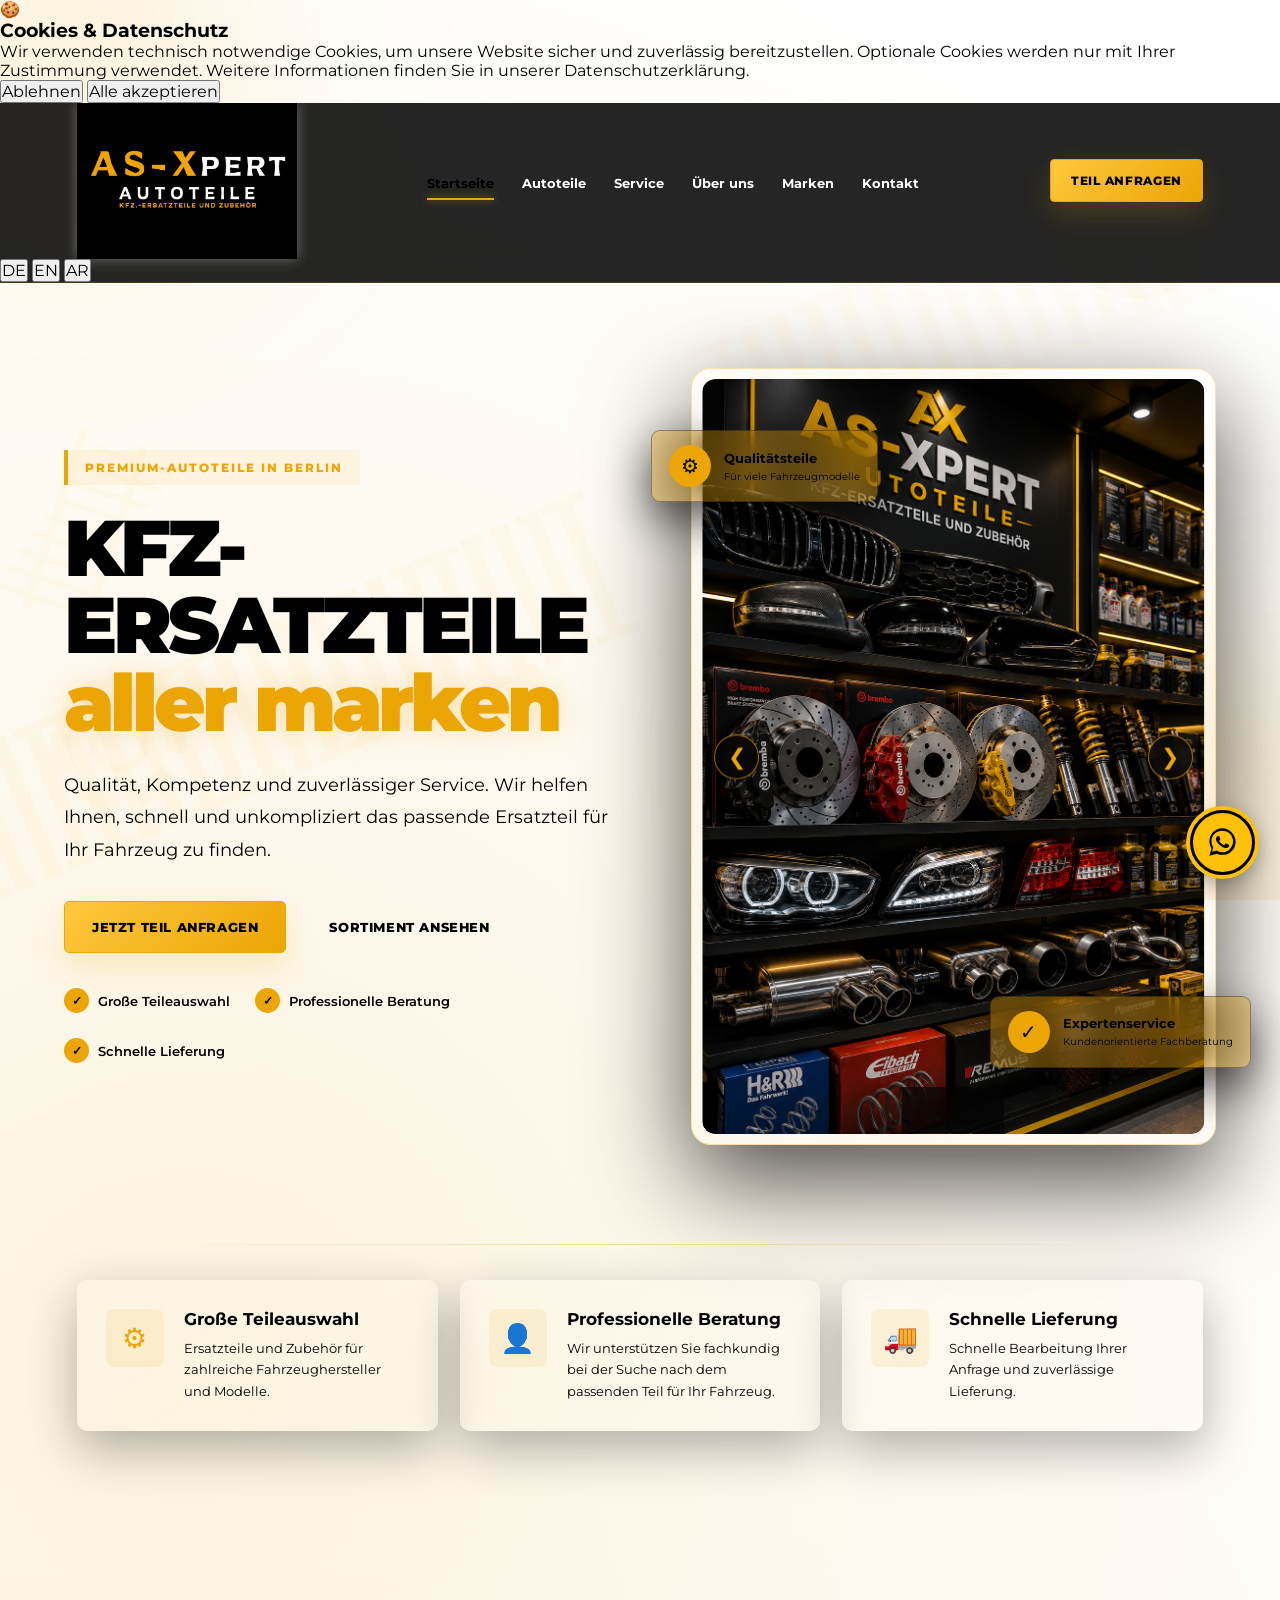
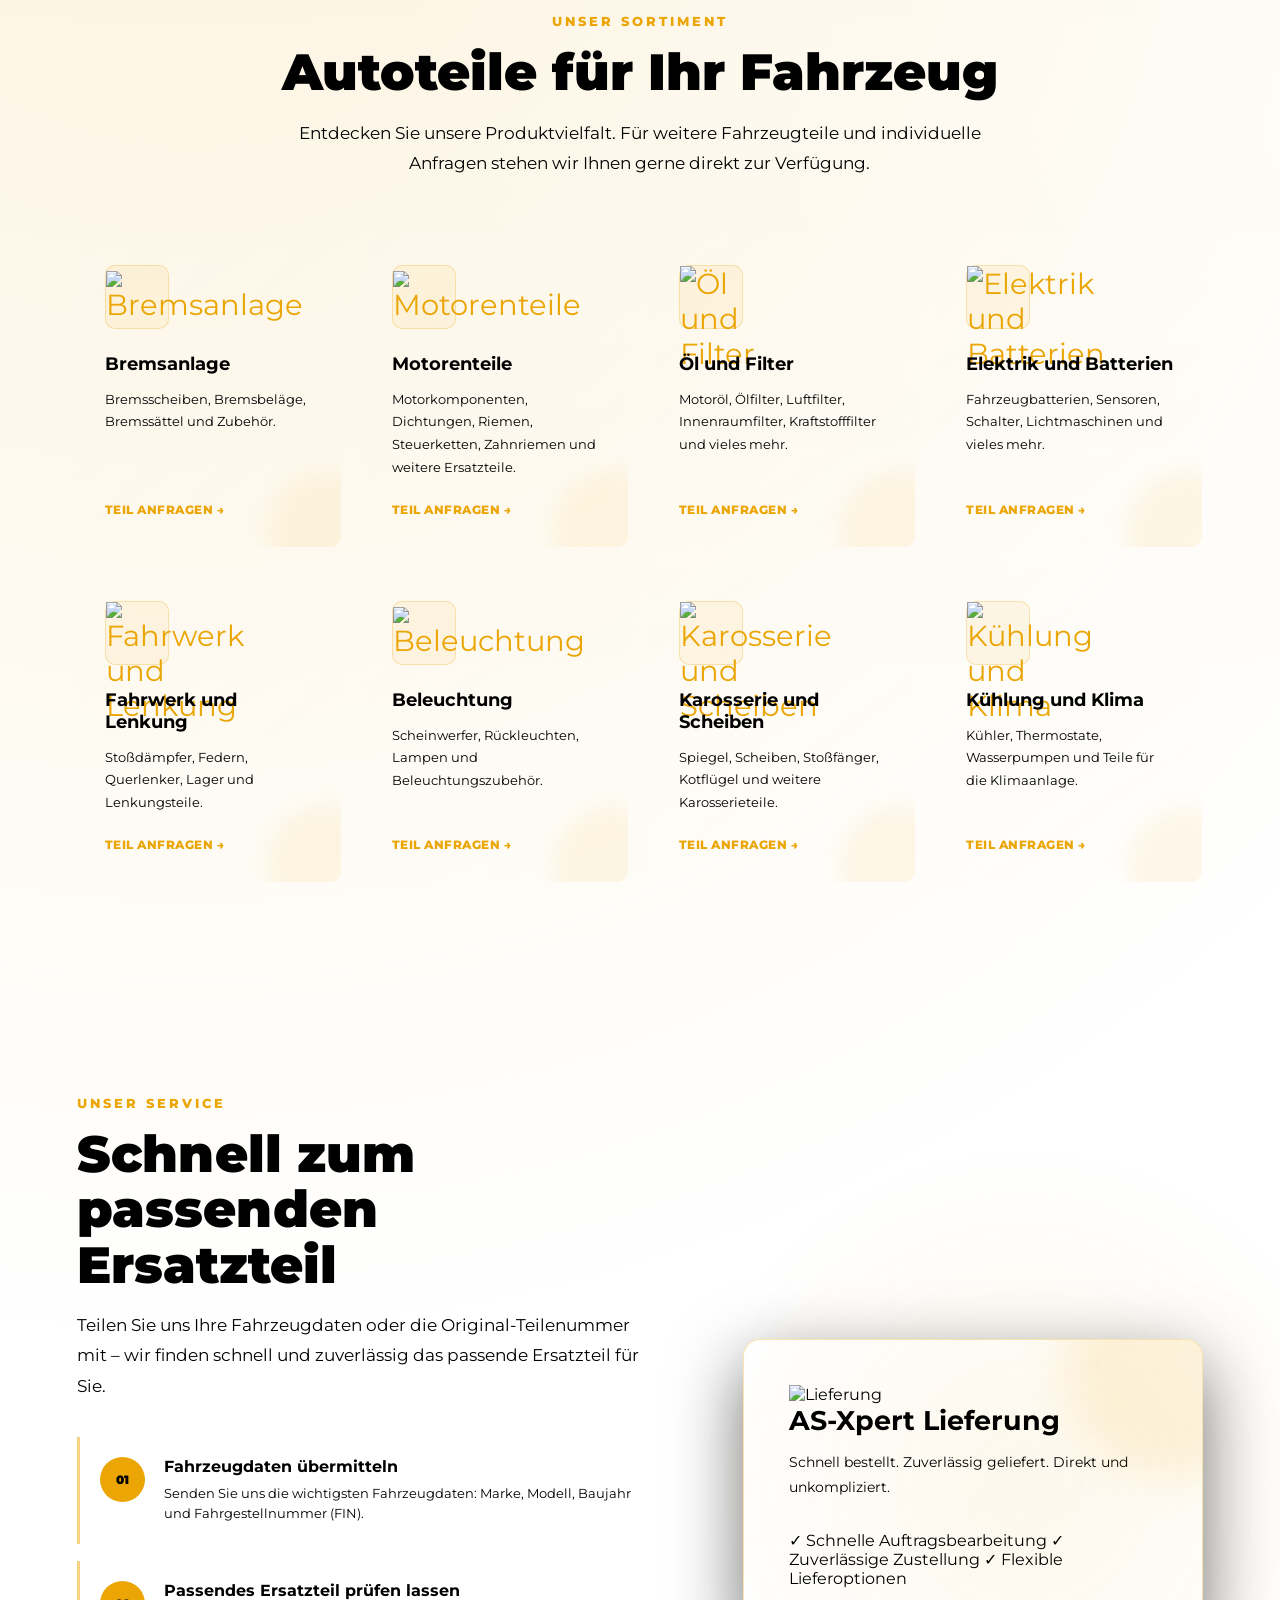
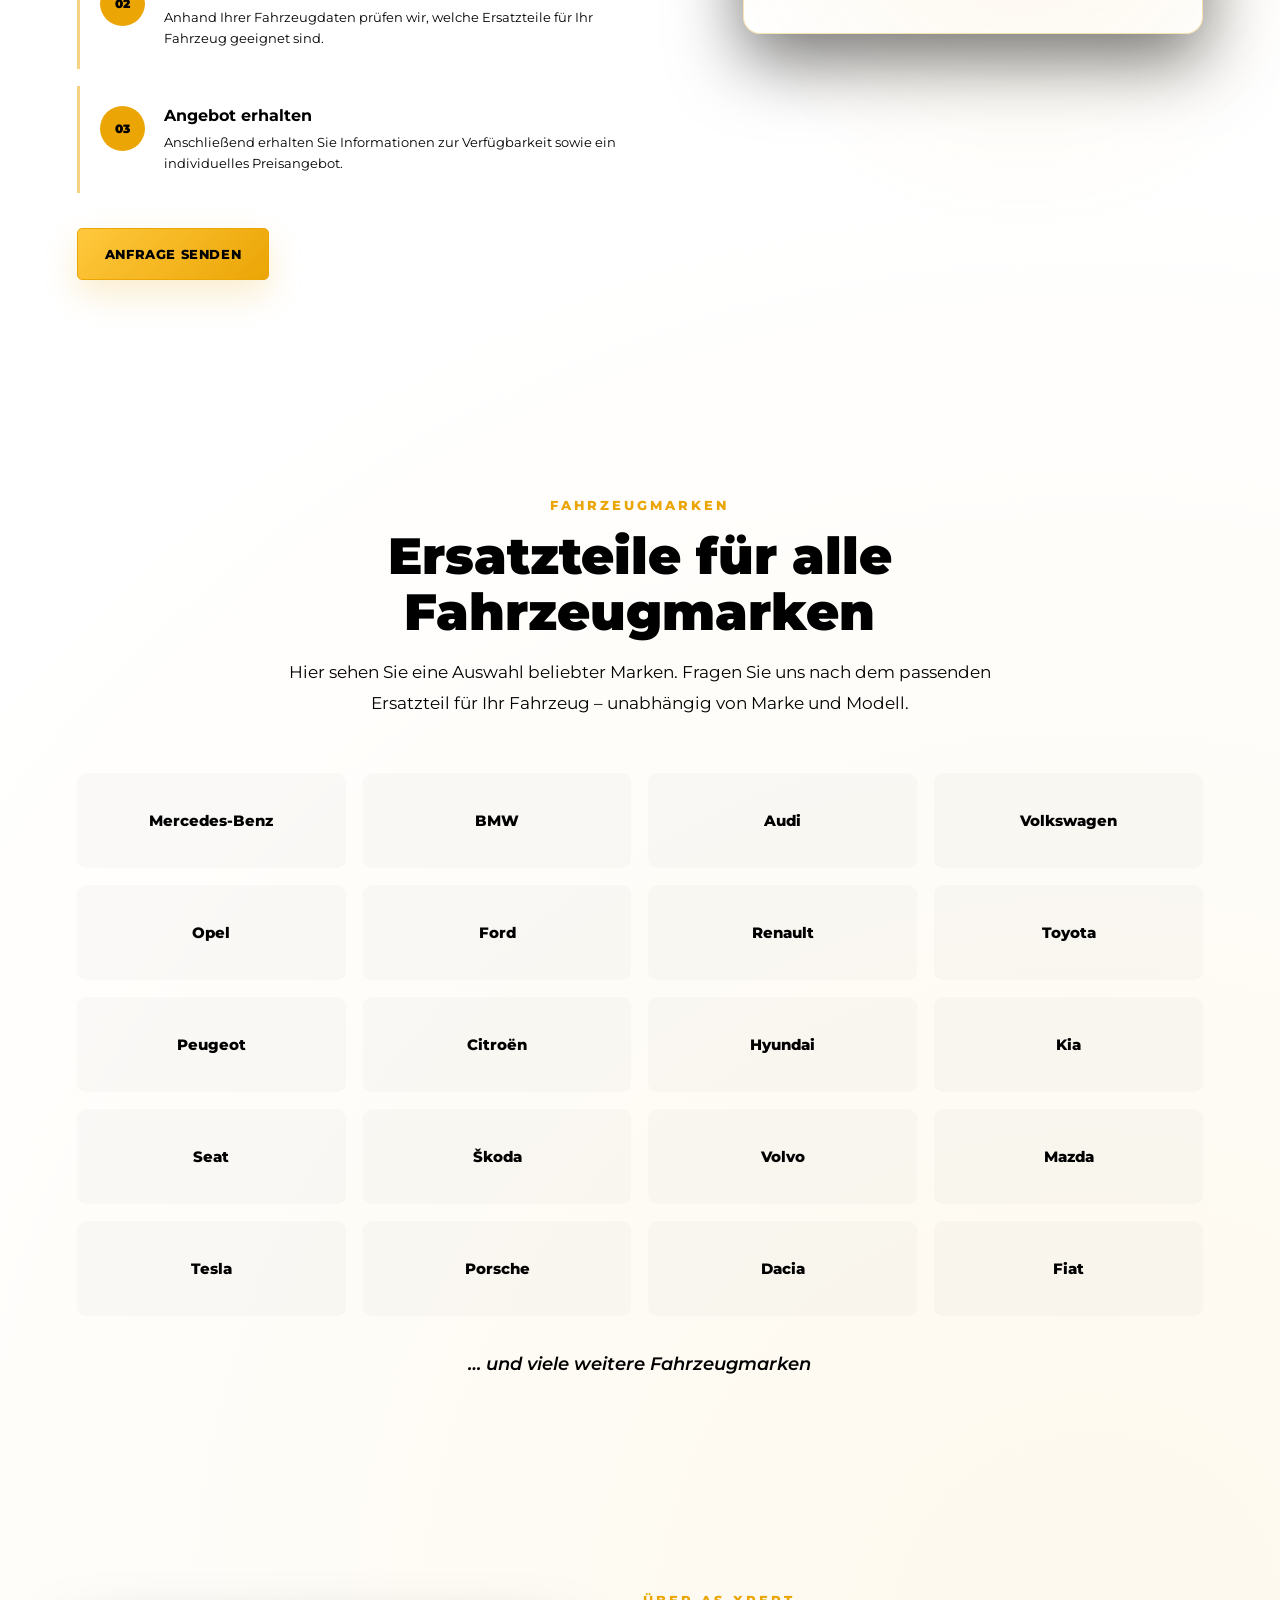
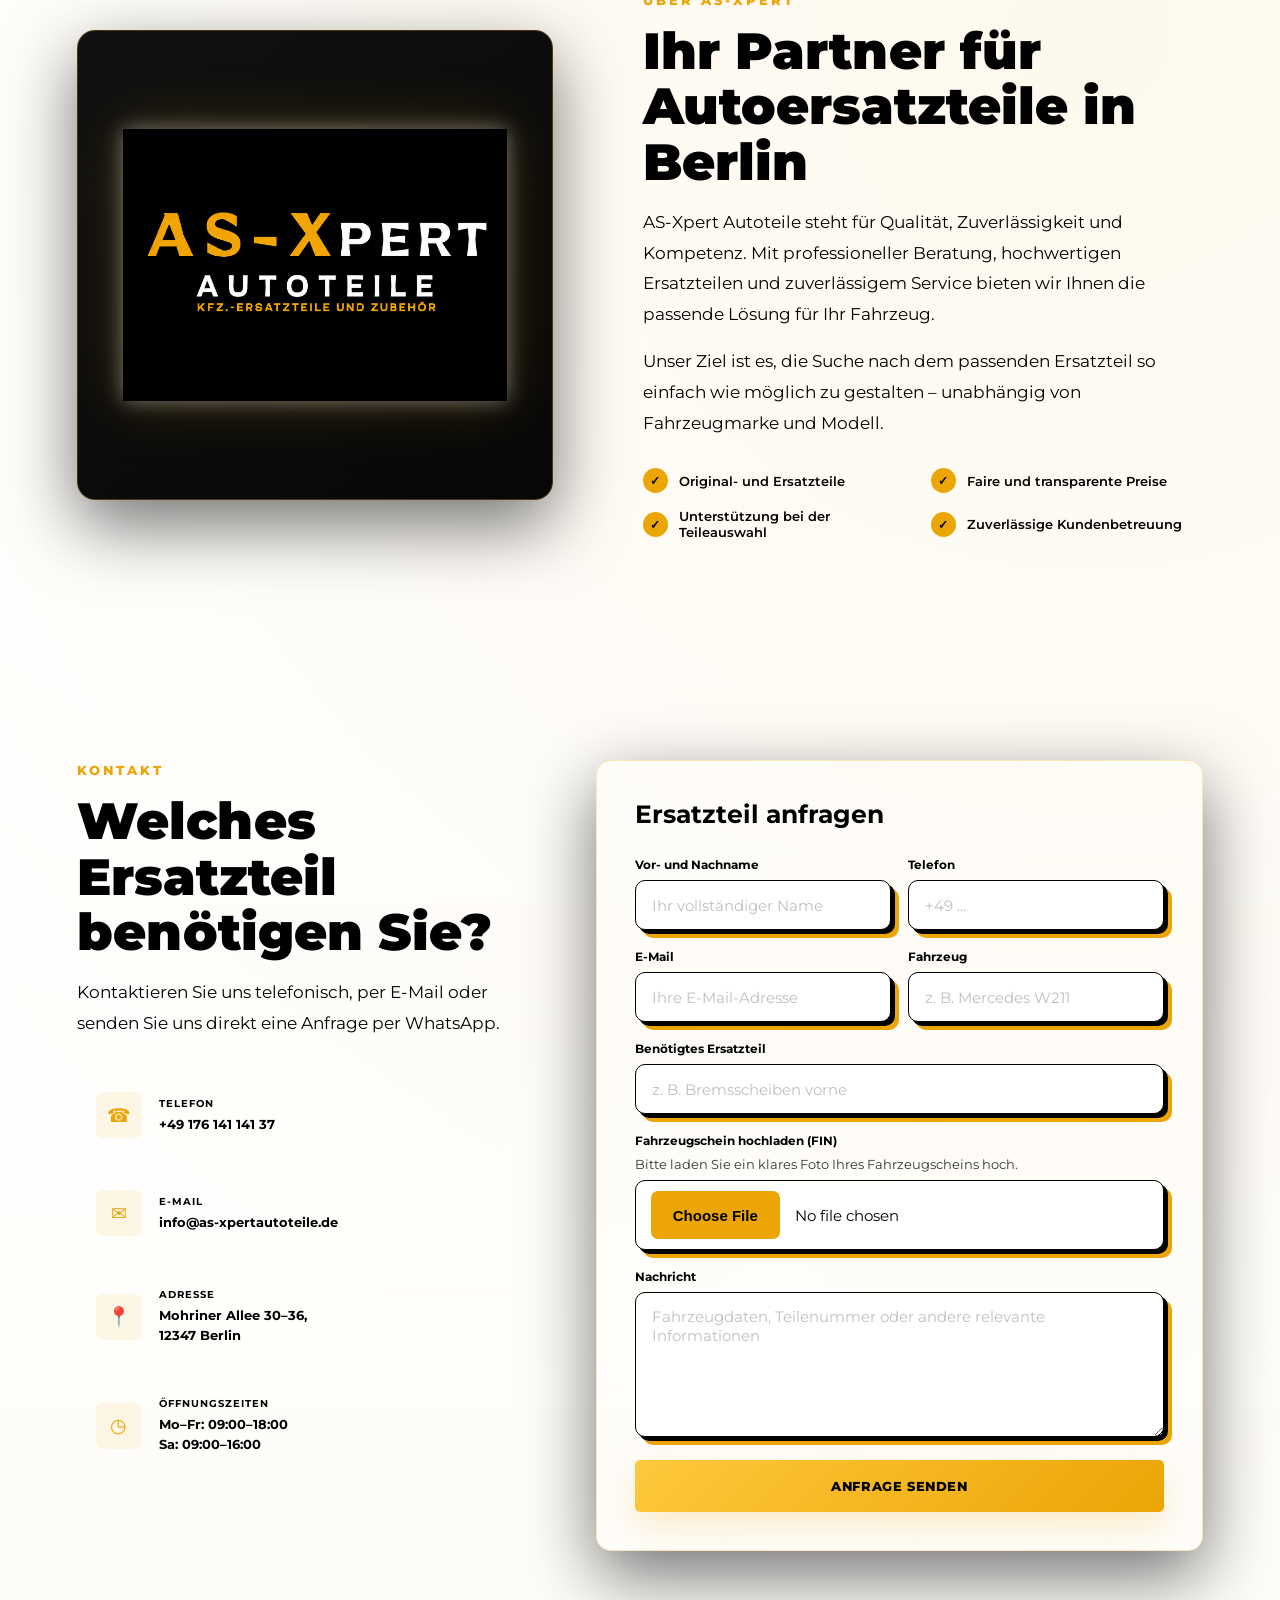
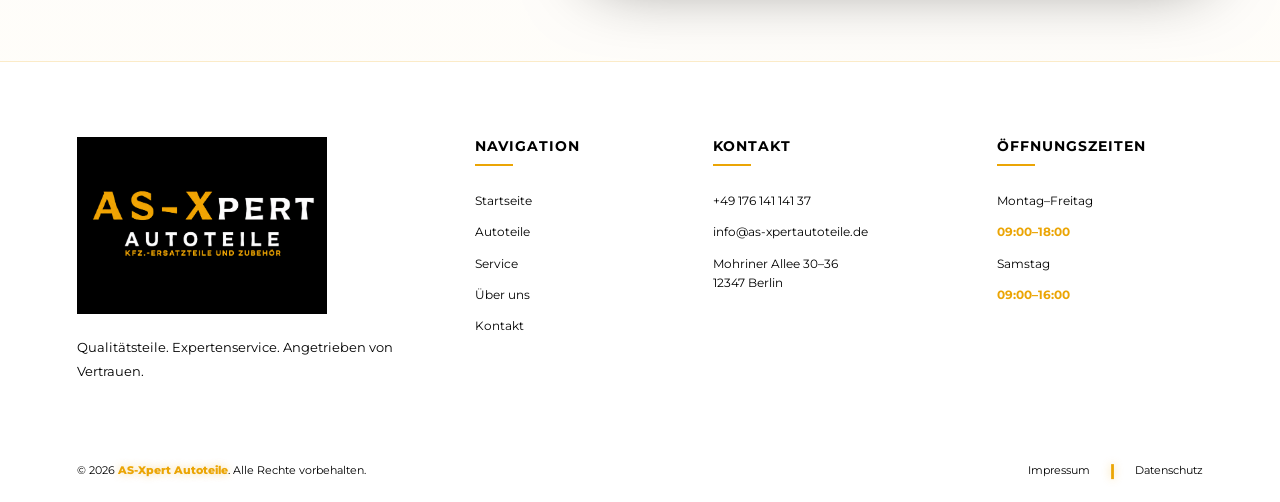
==== commit 77ffd8db: "Update index.html" ====
--- a/index.html
+++ b/index.html
@@ -1,1376 +1,866 @@
 <!DOCTYPE html>
+
 <html lang="de">
-
 <head>
-    <meta charset="UTF-8">
-
-    <meta
-        name="viewport"
-        content="width=device-width, initial-scale=1.0"
-    >
-
-    <meta
-        name="description"
-        content="AS-Xpert Autoteile – hochwertige Autoersatzteile, persönliche Beratung und zuverlässiger Service in Berlin."
-    >
-
-    <title>AS-Xpert Autoteile | Autoersatzteile in Berlin</title>
-
-    <link rel="stylesheet" href="style.css">
-
-    <!-- Google Font -->
-    <link
-        rel="preconnect"
-        href="https://fonts.googleapis.com"
-    >
-
-    <link
-        rel="preconnect"
-        href="https://fonts.gstatic.com"
-        crossorigin
-    >
-
-    <link
-        href="https://fonts.googleapis.com/css2?family=Montserrat:wght@400;500;600;700;800;900&display=swap"
-        rel="stylesheet"
-    >
+<meta charset="utf-8"/>
+<meta content="width=device-width, initial-scale=1.0" name="viewport"/>
+<meta content="AS-Xpert Autoteile – hochwertige Autoersatzteile, persönliche Beratung und zuverlässiger Service in Berlin." name="description"/>
+<title>AS-Xpert Autoteile | Autoersatzteile in Berlin</title>
+<link href="style.css" rel="stylesheet"/>
+<!-- Google Font -->
+<link href="https://fonts.googleapis.com" rel="preconnect"/>
+<link crossorigin="" href="https://fonts.gstatic.com" rel="preconnect"/>
+<link href="https://fonts.googleapis.com/css2?family=Montserrat:wght@400;500;600;700;800;900&amp;display=swap" rel="stylesheet"/>
 </head>
-
 <body>
-
-    <!-- Background effects -->
-
-    <div class="background-effects">
-
-        <div class="glow glow-one"></div>
-        <div class="glow glow-two"></div>
-
-        <div class="tire-track tire-track-one"></div>
-        <div class="tire-track tire-track-two"></div>
-
-        <div class="part brake-disc"></div>
-        <div class="part gear"></div>
-        <div class="part spring"></div>
-
-    </div>
-
-
-    <!-- Navigation -->
-
-    <header class="main-header">
-
-        <nav class="navbar">
-
-            <a href="#startseite" class="logo-link">
-
-                <img
-                    src="images/logo.png"
-                    alt="AS-Xpert Autoteile Logo"
-                    class="nav-logo"
-                >
-
-            </a>
-
-            <button
-                class="menu-button"
-                type="button"
-                aria-label="Menü öffnen"
-                aria-expanded="false"
-            >
-                <span></span>
-                <span></span>
-                <span></span>
+<!-- COOKIE CONSENT -->
+<div class="cookie-banner" id="cookieBanner">
+<div class="cookie-box">
+<div class="cookie-icon">🍪</div>
+<div class="cookie-content">
+<h3 data-i18n="cookie_title">Cookies &amp; Datenschutz</h3>
+<p data-i18n-html="cookie_text_html">
+                Wir verwenden technisch notwendige Cookies, um unsere Website
+                sicher und zuverlässig bereitzustellen. Optionale Cookies
+                werden nur mit Ihrer Zustimmung verwendet.
+                Weitere Informationen finden Sie in unserer
+                <a href="datenschutz.html">Datenschutzerklärung</a>.
+            </p>
+</div>
+<div class="cookie-buttons">
+<button class="cookie-btn reject" data-i18n="cookie_reject" id="rejectCookies">
+                Ablehnen
             </button>
-
-            <div class="nav-links">
-
-                <a href="#startseite" class="active">
-                    Startseite
-                </a>
-
-                <a href="#autoteile">
-                    Autoteile
-                </a>
-
-                <a href="#service">
-                    Service
-                </a>
-
-                <a href="#ueber-uns">
-                    Über uns
-                </a>
-
-                <a href="#marken">
-                    Marken
-                </a>
-
-                <a href="#kontakt">
-                    Kontakt
-                </a>
-
-            </div>
-
-            <a
-                href="#kontakt"
-                class="nav-button"
-            >
-                Teil anfragen
-            </a>
-
-        </nav>
-
-    </header>
-
-
-    <main>
-
-        <!-- Hero section -->
-
-        <section
-            class="hero"
-            id="startseite"
-        >
-
-            <div class="hero-content">
-
-                <span class="hero-label">
-                    Premium Autoteile in Berlin
-                </span>
-
-                <h1>
-                    KFZ-ERSATZTEILE
-                    <span>alle Marken</span>
-                </h1>
-
-                <p class="hero-description">
-                    Qualität, Kompetenz und zuverlässiger Service.
-                    Wir helfen, das passende Ersatzteil für Ihr
-                    Fahrzeug schnell und unkompliziert zu finden.
-                </p>
-
-                <div class="hero-buttons">
-
-                    <a
-                        href="#kontakt"
-                        class="primary-button"
-                    >
+<button class="cookie-btn accept" data-i18n="cookie_accept" id="acceptCookies">
+                Alle akzeptieren
+            </button>
+</div>
+</div>
+</div>
+<script>
+
+document.addEventListener("DOMContentLoaded", function () {
+
+    const cookieBanner =
+        document.getElementById("cookieBanner");
+
+    const acceptButton =
+        document.getElementById("acceptCookies");
+
+    const rejectButton =
+        document.getElementById("rejectCookies");
+
+
+    // Check previous choice
+    const cookieConsent =
+        localStorage.getItem("asxpert-cookie-consent");
+
+
+    // Show banner if user has never chosen
+    if (!cookieConsent) {
+
+        setTimeout(function () {
+
+            cookieBanner.classList.add("show");
+
+        }, 500);
+
+    }
+
+
+    // ACCEPT
+    acceptButton.addEventListener("click", function () {
+
+        localStorage.setItem(
+            "asxpert-cookie-consent",
+            "accepted"
+        );
+
+        cookieBanner.classList.remove("show");
+
+        enableOptionalCookies();
+
+    });
+
+
+    // REJECT
+    rejectButton.addEventListener("click", function () {
+
+        localStorage.setItem(
+            "asxpert-cookie-consent",
+            "rejected"
+        );
+
+        cookieBanner.classList.remove("show");
+
+    });
+
+
+    // If already accepted
+    if (cookieConsent === "accepted") {
+
+        enableOptionalCookies();
+
+    }
+
+
+});
+
+
+/* =========================================
+   OPTIONAL COOKIES
+========================================= */
+
+function enableOptionalCookies() {
+
+    console.log("Optional cookies accepted.");
+
+    /*
+       Later you can put things here such as:
+
+       - Google Analytics
+       - Google Ads
+       - Meta Pixel
+       - Tracking scripts
+
+       They should NOT load before consent.
+    */
+
+}
+
+</script>
+<!-- Background effects -->
+<div class="background-effects">
+<div class="glow glow-one"></div>
+<div class="glow glow-two"></div>
+<div class="tire-track tire-track-one"></div>
+<div class="tire-track tire-track-two"></div>
+<div class="part brake-disc"></div>
+<div class="part gear"></div>
+<div class="part spring"></div>
+</div>
+<!-- Navigation -->
+<header class="main-header">
+<nav class="navbar">
+<a class="logo-link" href="#startseite">
+<img alt="AS-Xpert Autoteile Logo" class="nav-logo" src="images/logo.png"/>
+</a>
+<button aria-expanded="false" aria-label="Menü öffnen" class="menu-button" data-i18n-aria-label="aria_menu" type="button">
+<span></span>
+<span></span>
+<span></span>
+</button>
+<div class="nav-links">
+<a class="active" data-i18n="nav_home" href="#startseite">
+        Startseite
+    </a>
+<a data-i18n="nav_parts" href="#autoteile">
+        Autoteile
+    </a>
+<a data-i18n="nav_service" href="#service">
+        Service
+    </a>
+<a data-i18n="nav_about" href="#ueber-uns">
+        Über uns
+    </a>
+<a data-i18n="nav_brands" href="#marken">
+        Marken
+    </a>
+<a data-i18n="nav_contact" href="#kontakt">
+        Kontakt
+    </a>
+</div>
+<a class="nav-button" data-i18n="request_part_short" href="#kontakt">
+    Teil anfragen
+</a>
+</nav>
+<div class="language-switcher">
+<button aria-pressed="true" class="lang-btn active" data-lang="de" type="button">DE</button>
+<button aria-pressed="false" class="lang-btn" data-lang="en" type="button">EN</button>
+<button aria-pressed="false" class="lang-btn" data-lang="ar" type="button">AR</button>
+</div>
+</header>
+<main>
+<!-- Hero section -->
+<section class="hero" id="startseite">
+<div class="hero-content">
+<span class="hero-label" data-i18n="hero_label">Premium-Autoteile in Berlin</span>
+<h1 data-i18n-html="hero_heading">KFZ-ERSATZTEILE <span>aller marken</span></h1>
+<p class="hero-description" data-i18n="hero_text">Qualität, Kompetenz und zuverlässiger Service. Wir helfen Ihnen, schnell und unkompliziert das passende Ersatzteil für Ihr Fahrzeug zu finden.</p>
+<div class="hero-buttons">
+<a class="primary-button" data-i18n="hero_request" href="#kontakt">
                         Jetzt Teil anfragen
                     </a>
-
-                    <a
-                        href="#autoteile"
-                        class="secondary-button"
-                    >
+<a class="secondary-button" data-i18n="hero_products" href="#autoteile">
                         Sortiment ansehen
                     </a>
-
-                </div>
-
-                <div class="hero-features">
-
-                    <div class="hero-feature">
-
-                        <strong>✓</strong>
-
-                        <span>
+</div>
+<div class="hero-features">
+<div class="hero-feature">
+<strong>✓</strong>
+<span data-i18n="benefit_selection_title">
                             Große Teileauswahl
                         </span>
-
-                    </div>
-
-                    <div class="hero-feature">
-
-                        <strong>✓</strong>
-
-                        <span>
+</div>
+<div class="hero-feature">
+<strong>✓</strong>
+<span data-i18n="benefit_advice_title">
                             Professioneller Service mit Beratung
                         </span>
-
-                    </div>
-
-                    <div class="hero-feature">
-
-                        <strong>✓</strong>
-
-                        <span>
+</div>
+<div class="hero-feature">
+<strong>✓</strong>
+<span data-i18n="benefit_delivery_title">
                             Schnelle Lieferung
                         </span>
-
-                    </div>
-                    
-
-                </div>
-
-            </div>
-
-
-            <div class="hero-image-area">
-
-                <div class="flyer-container">
-
-    <div class="flyer-glow"></div>
-
-    <div class="flyer-slider">
-
-        <div class="flyer-track">
-
-            <div class="flyer-slide">
-                <img
-                    src="images/flyer14.png"
-                    alt="AS-Xpert Flyer 13"
-                    class="flyer"
-                >
-            </div>
-
-            <div class="flyer-slide">
-                <img
-                    src="images/flyer11.png"
-                    alt="AS-Xpert Flyer 11"
-                    class="flyer"
-                >
-            </div>
-
-            <div class="flyer-slide">
-                <img
-                    src="images/flyer12.png"
-                    alt="AS-Xpert Flyer 12"
-                    class="flyer"
-                >
-            </div>
-
-            <div class="flyer-slide">
-                <img
-                    src="images/flyer10.png"
-                    alt="AS-Xpert Flyer 10"
-                    class="flyer"
-                >
-            </div>
-
-        </div>
-
-    </div>
-
-    <button
-        class="flyer-arrow flyer-arrow-left"
-        type="button"
-        aria-label="Previous flyer"
-    >
-        &#10094;
+</div>
+</div>
+</div>
+<div class="hero-image-area">
+<div class="flyer-container">
+<div class="flyer-glow"></div>
+<div class="flyer-slider">
+<div class="flyer-track">
+<div class="flyer-slide">
+<img alt="AS-Xpert Flyer 13" class="flyer" src="images/flyer14.png"/>
+</div>
+<div class="flyer-slide">
+<img alt="AS-Xpert Flyer 11" class="flyer" src="images/flyer11.png"/>
+</div>
+<div class="flyer-slide">
+<img alt="AS-Xpert Flyer 12" class="flyer" src="images/flyer12.png"/>
+</div>
+<div class="flyer-slide">
+<img alt="AS-Xpert Flyer 10" class="flyer" src="images/flyer10.png"/>
+</div>
+</div>
+</div>
+<button aria-label="Previous flyer" class="flyer-arrow flyer-arrow-left" data-i18n-aria-label="aria_previous_flyer" type="button">
+        ❮
     </button>
-
-    <button
-        class="flyer-arrow flyer-arrow-right"
-        type="button"
-        aria-label="Next flyer"
-    >
-        &#10095;
+<button aria-label="Next flyer" class="flyer-arrow flyer-arrow-right" data-i18n-aria-label="aria_next_flyer" type="button">
+        ❯
     </button>
-
-    <div class="flyer-dots">
-
-        <button
-            class="flyer-dot active"
-            type="button"
-            aria-label="Show flyer 1"
-        ></button>
-
-        <button
-            class="flyer-dot"
-            type="button"
-            aria-label="Show flyer 2"
-        ></button>
-
-        <button
-            class="flyer-dot"
-            type="button"
-            aria-label="Show flyer 3"
-        ></button>
-
-        <button
-            class="flyer-dot"
-            type="button"
-            aria-label="Show flyer 4"
-        ></button>
-
-    </div>
-
-</div>
-
-                <div class="floating-card card-one">
-
-                    <span class="floating-icon">⚙</span>
-
-                    <div>
-                        <strong>Qualitätsteile</strong>
-                        <small>Für diverse Fahrzeugmodelle</small>
-                    </div>
-
-                </div>
-
-                <div class="floating-card card-two">
-
-                    <span class="floating-icon">✓</span>
-
-                    <div>
-                        <strong>Expertenservice</strong>
-                        <small>Kundenorientierte Fachberatung</small>
-                    </div>
-
-                </div>
-
-            </div>
-
-        </section>
-
-
-        <!-- Benefits -->
-
-        <section class="benefits-section">
-
-            <div class="section-container benefits-grid">
-
-                <article class="benefit-card">
-
-                    <div class="benefit-icon">
+<div class="flyer-dots">
+<button aria-label="Show flyer 1" class="flyer-dot active" data-i18n-aria-label="aria_flyer_1" type="button"></button>
+<button aria-label="Show flyer 2" class="flyer-dot" data-i18n-aria-label="aria_flyer_2" type="button"></button>
+<button aria-label="Show flyer 3" class="flyer-dot" data-i18n-aria-label="aria_flyer_3" type="button"></button>
+<button aria-label="Show flyer 4" class="flyer-dot" data-i18n-aria-label="aria_flyer_4" type="button"></button>
+</div>
+</div>
+<div class="floating-card card-one">
+<span class="floating-icon">⚙</span>
+<div>
+<strong data-i18n="floating_quality_title">Qualitätsteile</strong>
+<small data-i18n="floating_quality_text">Für diverse Fahrzeugmodelle</small>
+</div>
+</div>
+<div class="floating-card card-two">
+<span class="floating-icon">✓</span>
+<div>
+<strong data-i18n="floating_expert_title">Expertenservice</strong>
+<small data-i18n="floating_expert_text">Kundenorientierte Fachberatung</small>
+</div>
+</div>
+</div>
+</section>
+<!-- Benefits -->
+<section class="benefits-section">
+<div class="section-container benefits-grid">
+<article class="benefit-card">
+<div class="benefit-icon">
                         ⚙
                     </div>
-
-                    <div>
-
-                        <h3>
+<div>
+<h3 data-i18n="benefit_selection_title">
                             Große Teileauswahl
                         </h3>
-
-                        <p>
+<p data-i18n="benefit_selection_text">
                             Ersatzteile und Zubehör für bekannte
                             Fahrzeughersteller und Modelle
                         </p>
-
-                    </div>
-
-                </article>
-
-
-                <article class="benefit-card">
-
-                    <div class="benefit-icon">
+</div>
+</article>
+<article class="benefit-card">
+<div class="benefit-icon">
                         👤
                     </div>
-
-                    <div>
-
-                        <h3>
+<div>
+<h3 data-i18n="benefit_advice_title">
                            Professioneller Service mit Beratung
                         </h3>
-
-                        <p>
+<p data-i18n="benefit_advice_text">
                             Wir unterstützen und beraten fachkundig bei der Suche nach dem
                             passenden Teil für Ihr Fahrzeug 
                         </p>
-
-                    </div>
-
-                </article>
-
-
-                <article class="benefit-card">
-
-                    <div class="benefit-icon">
+</div>
+</article>
+<article class="benefit-card">
+<div class="benefit-icon">
                         🚚
                     </div>
-
-                    <div>
-
-                        <h3>
+<div>
+<h3 data-i18n="benefit_delivery_title">
                             Schnelle Lieferung
                         </h3>
-
-                        <p>
+<p data-i18n="benefit_delivery_text">
                             Schnelle Bearbeitung Ihrer Anfrage und
                             zuverlässige Lieferung/Zustellung
                         </p>
-
-                    </div>
-
-                </article>
-
-            </div>
-
-        </section>
-
-
-        <!-- Product categories -->
-
-        <section
-            class="categories-section"
-            id="autoteile"
-        >
-
-            <div class="section-container">
-
-                <div class="section-heading">
-
-                    <span class="section-label">
+</div>
+</article>
+</div>
+</section>
+<!-- Product categories -->
+<section class="categories-section" id="autoteile">
+<div class="section-container">
+<div class="section-heading">
+<span class="section-label" data-i18n="categories_label">
                         Unser Sortiment
                     </span>
-
-                    <h2>
+<h2 data-i18n="categories_title">
                         Autoteile für Ihr Fahrzeug
                     </h2>
-
-                    <p>
+<p data-i18n="categories_text">
                         Entdecken Sie unsere Produktvielfalt. Für weitere Fahrzeugteile und individuelle Anfragen stehen wir Ihnen gerne direkt zur Verfügung.
                     </p>
-
-                </div>
-
-
-                <div class="categories-grid">
-
-                    <article class="category-card">
-
-                        <div class="category-icon">
-                            🛞
-                        </div>
-
-                        <h3>
-                            Bremsanlage
-                        </h3>
-
-                        <p>
-                            Bremsscheiben, Bremsbeläge,
-                            Bremssättel und Zubehör
-                        </p>
-
-                        <a href="#kontakt">
-                            Teil anfragen →
-                        </a>
-
-                    </article>
-
-
-                    <article class="category-card">
-
-                        <div class="category-icon">
-                            ⚙
-                        </div>
-
-                        <h3>
-                            Motorenteile
-                        </h3>
-
-                        <p>
-                            Motorkomponenten, Dichtungen,
-                            Riemen, Steuerketten, Zahnriemen und weitere Ersatzteile
-                        </p>
-
-                        <a href="#kontakt">
-                            Teil anfragen →
-                        </a>
-
-                    </article>
-
-
-                    <article class="category-card">
-
-                        <div class="category-icon">
-                            🛢
-                        </div>
-
-                        <h3>
-                            Öl und Filter
-                        </h3>
-
-                        <p>
-                            Motoröl, Ölfilter, Luftfilter,
-                            Innenraumfilter Kraftstofffilter u.w.
-                        </p>
-
-                        <a href="#kontakt">
-                            Teil anfragen →
-                        </a>
-
-                    </article>
-
-
-                    <article class="category-card">
-
-                        <div class="category-icon">
-                            🔋
-                        </div>
-
-                        <h3>
-                            Elektrik und Batterien
-                        </h3>
-
-                        <p>
-                            Fahrzeugbatterien, Sensoren,
-                            Schalter, Lichtmaschinen u.v.m.
-                        </p>
-
-                        <a href="#kontakt">
-                            Teil anfragen →
-                        </a>
-
-                    </article>
-
-
-                    <article class="category-card">
-
-                        <div class="category-icon">
-                            🔧
-                        </div>
-
-                        <h3>
-                            Fahrwerk und Lenkung
-                        </h3>
-
-                        <p>
-                            Stoßdämpfer, Federn, Querlenker,
-                            Lager und Lenkungsteile
-                        </p>
-
-                        <a href="#kontakt">
-                            Teil anfragen →
-                        </a>
-
-                    </article>
-
-
-                    <article class="category-card">
-
-                        <div class="category-icon">
-                            💡
-                        </div>
-
-                        <h3>
-                            Beleuchtung
-                        </h3>
-
-                        <p>
-                            Scheinwerfer, Rückleuchten,
-                            Lampen und Beleuchtungszubehör
-                        </p>
-
-                        <a href="#kontakt">
-                            Teil anfragen →
-                        </a>
-
-                    </article>
-
-
-                    <article class="category-card">
-
-                        <div class="category-icon">
-                            🚘
-                        </div>
-
-                        <h3>
-                            Karosserie und Scheiben
-                        </h3>
-
-                        <p>
-                            Spiegel, Scheiben, Stoßfänger, Kotflügel
-                            und weitere Karosserieteile
-                        </p>
-
-                        <a href="#kontakt">
-                            Teil anfragen →
-                        </a>
-
-                    </article>
-
-
-                    <article class="category-card">
-
-                        <div class="category-icon">
-                            ❄
-                        </div>
-
-                        <h3>
-                            Kühlung und Klima
-                        </h3>
-
-                        <p>
-                            Kühler, Thermostate, Wasserpumpen
-                            und Klimaanlagenteile
-                        </p>
-
-                        <a href="#kontakt">
-                            Teil anfragen →
-                        </a>
-
-                    </article>
-
-                </div>
-
-            </div>
-
-        </section>
-
-
-        <!-- Services -->
-
-        <section
-            class="service-section"
-            id="service"
-        >
-
-            <div class="section-container service-layout">
-
-                <div class="service-content">
-
-                    <span class="section-label">
+</div>
+<div class="categories-grid">
+<!-- Bremsanlage -->
+<article class="category-card">
+<div class="category-icon">
+<img alt="Bremsanlage" data-i18n-alt="category_brakes_title" src="images/icons/brakes.png"/>
+</div>
+<h3 data-i18n="category_brakes_title">Bremsanlage</h3>
+<p data-i18n="category_brakes_text">
+            Bremsscheiben, Bremsbeläge,
+            Bremssättel und Zubehör
+        </p>
+<a data-i18n="category_request" href="#kontakt">
+            Teil anfragen →
+        </a>
+</article>
+<!-- Motorenteile -->
+<article class="category-card">
+<div class="category-icon">
+<img alt="Motorenteile" data-i18n-alt="category_engine_title" src="images/icons/engine.png"/>
+</div>
+<h3 data-i18n="category_engine_title">Motorenteile</h3>
+<p data-i18n="category_engine_text">
+            Motorkomponenten, Dichtungen,
+            Riemen, Steuerketten, Zahnriemen
+            und weitere Ersatzteile
+        </p>
+<a data-i18n="category_request" href="#kontakt">
+            Teil anfragen →
+        </a>
+</article>
+<!-- Öl und Filter -->
+<article class="category-card">
+<div class="category-icon">
+<img alt="Öl und Filter" data-i18n-alt="category_oil_title" src="images/icons/oil-filter.png"/>
+</div>
+<h3 data-i18n="category_oil_title">Öl und Filter</h3>
+<p data-i18n="category_oil_text">Motoröl, Ölfilter, Luftfilter, Innenraumfilter, Kraftstofffilter und vieles mehr.</p>
+<a data-i18n="category_request" href="#kontakt">
+            Teil anfragen →
+        </a>
+</article>
+<!-- Elektrik und Batterien -->
+<article class="category-card">
+<div class="category-icon">
+<img alt="Elektrik und Batterien" data-i18n-alt="category_electric_title" src="images/icons/battery.png"/>
+</div>
+<h3 data-i18n="category_electric_title">Elektrik und Batterien</h3>
+<p data-i18n="category_electric_text">
+            Fahrzeugbatterien, Sensoren,
+            Schalter, Lichtmaschinen u. v. m.
+        </p>
+<a data-i18n="category_request" href="#kontakt">
+            Teil anfragen →
+        </a>
+</article>
+<!-- Fahrwerk und Lenkung -->
+<article class="category-card">
+<div class="category-icon">
+<img alt="Fahrwerk und Lenkung" data-i18n-alt="category_suspension_title" src="images/icons/suspension.png"/>
+</div>
+<h3 data-i18n="category_suspension_title">Fahrwerk und Lenkung</h3>
+<p data-i18n="category_suspension_text">
+            Stoßdämpfer, Federn, Querlenker,
+            Lager und Lenkungsteile
+        </p>
+<a data-i18n="category_request" href="#kontakt">
+            Teil anfragen →
+        </a>
+</article>
+<!-- Beleuchtung -->
+<article class="category-card">
+<div class="category-icon">
+<img alt="Beleuchtung" data-i18n-alt="category_lighting_title" src="images/icons/headlight.png"/>
+</div>
+<h3 data-i18n="category_lighting_title">Beleuchtung</h3>
+<p data-i18n="category_lighting_text">
+            Scheinwerfer, Rückleuchten,
+            Lampen und Beleuchtungszubehör
+        </p>
+<a data-i18n="category_request" href="#kontakt">
+            Teil anfragen →
+        </a>
+</article>
+<!-- Karosserie und Scheiben -->
+<article class="category-card">
+<div class="category-icon">
+<img alt="Karosserie und Scheiben" data-i18n-alt="category_body_title" src="images/icons/body-parts.png"/>
+</div>
+<h3 data-i18n="category_body_title">Karosserie und Scheiben</h3>
+<p data-i18n="category_body_text">
+            Spiegel, Scheiben, Stoßfänger,
+            Kotflügel und weitere Karosserieteile
+        </p>
+<a data-i18n="category_request" href="#kontakt">
+            Teil anfragen →
+        </a>
+</article>
+<!-- Kühlung und Klima -->
+<article class="category-card">
+<div class="category-icon">
+<img alt="Kühlung und Klima" data-i18n-alt="category_cooling_title" src="images/icons/cooling.png"/>
+</div>
+<h3 data-i18n="category_cooling_title">Kühlung und Klima</h3>
+<p data-i18n="category_cooling_text">
+            Kühler, Thermostate, Wasserpumpen
+            und Klimaanlagenteile
+        </p>
+<a data-i18n="category_request" href="#kontakt">
+            Teil anfragen →
+        </a>
+</article>
+</div>
+</div>
+</section>
+<!-- Services -->
+<section class="service-section" id="service">
+<div class="section-container service-layout">
+<div class="service-content">
+<span class="section-label" data-i18n="service_label">
                         Unser Service
                     </span>
-
-                    <h2>
+<h2 data-i18n="service_title">
                         Schnell zum passenden Ersatzteil
                     </h2>
-
-                    <p>
+<p data-i18n="service_text">
                         Teilen Sie uns Ihre Fahrzeugdaten oder die Original-Teilenummer mit – wir finden für Sie schnell und zuverlässig das passende Ersatzteil.
                     </p>
-
-                    <div class="service-list">
-
-                        <div class="service-list-item">
-
-                            <span>01</span>
-
-                            <div>
-
-                                <h3>
+<div class="service-list">
+<div class="service-list-item">
+<span>01</span>
+<div>
+<h3 data-i18n="service_vehicle_title">
                                     Fahrzeugdaten übermitteln
                                 </h3>
-
-                                <p>
+<p data-i18n="service_vehicle_text">
                                   Teilen Sie uns die wichtigsten Fahrzeugdaten mit – Marke, Modell, Baujahr und Fahrgestellnummer (FIN)
                                 </p>
-
-                            </div>
-
-                        </div>
-
-
-                        <div class="service-list-item">
-
-                            <span>02</span>
-
-                            <div>
-
-                                <h3>
+</div>
+</div>
+<div class="service-list-item">
+<span>02</span>
+<div>
+<h3 data-i18n="service_check_title">
                                     Passendes Ersatzteil prüfen lassen
                                 </h3>
-
-                                <p>
+<p data-i18n="service_check_text">
                                  Anhand Ihrer Fahrzeugdaten prüfen wir, welche Ersatzteile für Ihr Fahrzeug geeignet sind   
                                 </p>
-
-                            </div>
-
-                        </div>
-
-
-                        <div class="service-list-item">
-
-                            <span>03</span>
-
-                            <div>
-
-                                <h3>
+</div>
+</div>
+<div class="service-list-item">
+<span>03</span>
+<div>
+<h3 data-i18n="service_offer_title">
                                     Angebot erhalten
                                 </h3>
-
-                                <p>
+<p data-i18n="service_offer_text">
                                     Anschließend erhalten Sie Informationen zur Verfügbarkeit sowie ein individuelles Preisangebot
                                 </p>
-
-                            </div>
-
-                        </div>
-
-                    </div>
-
-                    <a
-                        href="#kontakt"
-                        class="primary-button"
-                    >
+</div>
+</div>
+</div>
+<a class="primary-button" data-i18n="service_cta" href="#kontakt">
                         Anfrage senden
                     </a>
-
-                </div>
-
-
-                <div class="service-visual">
-
-                    <div class="service-visual-card">
-
-                        <div class="large-gear">
-                            ⚙
-                        </div>
-
-                        <h3>
-                            AS-Xpert Service
-                        </h3>
-
-                        <p>
-                            Qualitätsteile. Expertenservice.
-                            Angetrieben von Vertrauen.
-                        </p>
-
-                        <div class="service-stat">
-
-                            <strong>
-                                Zahlreiche
-                            </strong>
-
-                            <span>
-                                Fahrzeugmarken
-                            </span>
-
-                        </div>
-
-                        <div class="service-stat">
-
-                            <strong>
-                                Professionelle
-                            </strong>
-
-                            <span>
-                                Beratung und Betreuung
-                            </span>
-
-                        </div>
-
-                        <div class="service-stat">
-
-                            <strong>
-                                Schnelle
-                            </strong>
-
-                            <span>
-                                Bearbeitung und Lieferung
-                            </span>
-
-                        </div>
-
-                    </div>
-
-                </div>
-
-            </div>
-
-        </section>
-
-
-        <!-- About -->
-
-        <section
-            class="about-section"
-            id="ueber-uns"
-        >
-
-            <div class="section-container about-layout">
-
-                <div class="about-image">
-
-                    <div class="about-logo-card">
-
-                        <img
-                            src="images/logo.png"
-                            alt="AS-Xpert Autoteile"
-                        >
-
-                    </div>
-
-                </div>
-
-
-                <div class="about-content">
-
-                    <span class="section-label">
+</div>
+<div class="service-visual">
+<div class="service-visual-card">
+
+    <div class="delivery-icon">
+    <img src="images/icons/delivery.png" alt="Lieferung">
+</div>
+
+    <h3 data-i18n="service_card_title">
+        AS-Xpert Lieferung
+    </h3>
+
+    <p data-i18n="service_card_text">
+    Schnelle und zuverlässige Lieferung Ihrer Ersatzteile –
+    direkt und unkompliziert.
+</p>
+
+    <div class="delivery-features">
+    <span>✓ Schnelle Auftragsbearbeitung</span>
+    <span>✓ Zuverlässige Zustellung</span>
+    <span>✓ Flexible Lieferoptionen</span>
+</div>
+
+</div>
+</div>
+</section>
+<!-- Brands -->
+<section class="brands-section" id="marken">
+<div class="section-container">
+<div class="section-heading">
+<span class="section-label" data-i18n="brands_label">
+                        Fahrzeugmarken
+                    </span>
+<h2 data-i18n="brands_title">
+                        Entdecken Sie Qualitätsteile für die beliebtesten Automarken
+                    </h2>
+<p data-i18n="brands_text">
+                        Fragen Sie uns nach dem passenden Ersatzteil für Ihr Fahrzeug – abgestimmt auf Marke und Modell.
+                    </p>
+</div>
+<div class="brands-grid">
+<div class="brand-card">
+                        Mercedes-Benz
+                    </div>
+<div class="brand-card">
+                        BMW
+                    </div>
+<div class="brand-card">
+                        Audi
+                    </div>
+<div class="brand-card">
+                        Volkswagen
+                    </div>
+<div class="brand-card">
+                        Opel
+                    </div>
+<div class="brand-card">
+                        Ford
+                    </div>
+<div class="brand-card">
+                        Renault
+                    </div>
+<div class="brand-card">
+                        Toyota
+                    </div>
+<div class="brand-card">
+                        Peugeot
+                    </div>
+<div class="brand-card">
+                        Citroën
+                    </div>
+<div class="brand-card">
+                        Hyundai
+                    </div>
+<div class="brand-card">
+                        Kia
+                    </div>
+<div class="brand-card">
+                        Seat
+                    </div>
+<div class="brand-card">
+                        Škoda
+                    </div>
+<div class="brand-card">
+                        Volvo
+                    </div>
+<div class="brand-card">
+                        Mazda
+                    </div>
+<div class="brand-card">
+                        Tesla
+                    </div>
+<div class="brand-card">
+                        Porsche
+                    </div>
+<div class="brand-card">
+                        Dacia
+                    </div>
+<div class="brand-card">
+                        Fiat
+                    </div>
+<p class="more-brands" data-i18n="brands_more">
+    … und viele weitere Fahrzeugmarken
+                </p>
+</div>
+</div>
+</section>
+<!-- About -->
+<section class="about-section" id="ueber-uns">
+<div class="section-container about-layout">
+<div class="about-image">
+<div class="about-logo-card">
+<img alt="AS-Xpert Autoteile" src="images/logo.png"/>
+</div>
+</div>
+<div class="about-content">
+<span class="section-label" data-i18n="about_label">
                         Über AS-Xpert
                     </span>
-
-                    <h2>
+<h2 data-i18n="about_title">
                         Ihr Partner für Autoersatzteile in Berlin
                     </h2>
-
-                    <p>
+<p data-i18n="about_text_1">
                         AS-Xpert Autoteile steht für Qualität, Zuverlässigkeit und Kompetenz. Mit professioneller Beratung, hochwertigen Ersatzteilen und einem zuverlässigen Service bieten wir Ihnen die passende Lösung für Ihr Fahrzeug.
                     </p>
-
-                    <p>
+<p data-i18n="about_text_2">
                         Unser Ziel ist es, die Suche nach dem
                         passenden Ersatzteil so einfach wie möglich zu
                         gestalten – unabhängig von Fahrzeugmarke und Modell.
                     </p>
-
-                    <div class="about-points">
-
-                        <div>
-                            <span>✓</span>
+<div class="about-points">
+<div data-i18n-html="about_point_parts">
+<span>✓</span>
                             Original- und Ersatzteile
                         </div>
-
-                        <div>
-                            <span>✓</span>
+<div data-i18n-html="about_point_prices">
+<span>✓</span>
                             Faire und transparente Preise
                         </div>
-
-                        <div>
-                            <span>✓</span>
+<div data-i18n-html="about_point_selection">
+<span>✓</span>
                             Unterstützung bei der Teileauswahl
                         </div>
-
-                        <div>
-                            <span>✓</span>
+<div data-i18n-html="about_point_support">
+<span>✓</span>
                             Zuverlässige Kundenbetreuung
                         </div>
-
-                    </div>
-
-                </div>
-
-            </div>
-
-        </section>
-
-
-        <!-- Brands -->
-
-        <section
-            class="brands-section"
-            id="marken"
-        >
-
-            <div class="section-container">
-
-                <div class="section-heading">
-
-                    <span class="section-label">
-                        Fahrzeugmarken
-                    </span>
-
-                    <h2>
-                        Autoteile für viele Fahrzeugmarken
-                    </h2>
-
-                    <p>
-                        Fragen Sie uns nach dem passenden Ersatzteil für Ihr Fahrzeug – abgestimmt auf Marke und Modell.
-                    </p>
-
-                </div>
-
-
-                <div class="brands-grid">
-
-                    <div class="brand-card">
-                        Mercedes-Benz
-                    </div>
-
-                    <div class="brand-card">
-                        BMW
-                    </div>
-
-                    <div class="brand-card">
-                        Audi
-                    </div>
-
-                    <div class="brand-card">
-                        Volkswagen
-                    </div>
-
-                    <div class="brand-card">
-                        Opel
-                    </div>
-
-                    <div class="brand-card">
-                        Ford
-                    </div>
-
-                    <div class="brand-card">
-                        Renault
-                    </div>
-
-                    <div class="brand-card">
-                        Toyota
-                    </div>
-
-                    <div class="brand-card">
-                        Peugeot
-                    </div>
-
-                    <div class="brand-card">
-                        Citroën
-                    </div>
-
-                    <div class="brand-card">
-                        Hyundai
-                    </div>
-
-                    <div class="brand-card">
-                        Kia
-                    </div>
-
-                    <div class="brand-card">
-                        Seat
-                    </div>
-
-                    <div class="brand-card">
-                        Škoda
-                    </div>
-
-                    <div class="brand-card">
-                        Volvo
-                    </div>
-
-                    <div class="brand-card">
-                        Mazda
-                    </div>
-
-                    <div class="brand-card">
-                        Tesla
-                    </div>
-
-                    <div class="brand-card">
-                        Porsche
-                    </div>
-
-                    <div class="brand-card">
-                        Dacia
-                    </div>
-
-                    <div class="brand-card">
-                        Fiat
-                    </div>
-<p class="more-brands">
-    … und viele weitere Fahrzeugmarken
-                </div>
-
-            </div>
-
-        </section>
-
-
-        <!-- Contact -->
-
-        <section
-            class="contact-section"
-            id="kontakt"
-        >
-
-            <div class="section-container contact-layout">
-
-                <div class="contact-information">
-
-                    <span class="section-label">
+</div>
+</div>
+</div>
+</section>
+<!-- Contact -->
+<section class="contact-section" id="kontakt">
+<div class="section-container contact-layout">
+<div class="contact-information">
+<span class="section-label" data-i18n="contact_label">
                         Kontakt
                     </span>
-
-                    <h2>
+<h2 data-i18n="contact_title">
                         Welches Ersatzteil benötigen Sie?
                     </h2>
-
-                    <p>
+<p data-i18n="contact_text">
                         Kontaktieren Sie uns telefonisch, per E-Mail
                         oder senden Sie uns direkt eine Anfrage per WhatsApp.
                     </p>
-
-
-                    <div class="contact-details">
-
-                        <a
-                            href="tel:+4917614114137"
-                            class="contact-item"
-                        >
-
-                            <span class="contact-icon">
+<div class="contact-details">
+<a class="contact-item" href="tel:+4917614114137">
+<span class="contact-icon">
                                 ☎
                             </span>
-
-                            <div>
-
-                                <small>
+<div>
+<small data-i18n="contact_phone">
                                     Telefon
                                 </small>
-
-                                <strong>
+<strong>
                                     +49 176 141 141 37
                                 </strong>
-
-                            </div>
-
-                        </a>
-
-
-                        <a
-                            href="mailto:info@as-xpertautoteile.de"
-                            class="contact-item"
-                        >
-
-                            <span class="contact-icon">
+</div>
+</a>
+<a class="contact-item" href="mailto:info@as-xpertautoteile.de">
+<span class="contact-icon">
                                 ✉
                             </span>
-
-                            <div>
-
-                                <small>
+<div>
+<small data-i18n="contact_email">
                                     E-Mail
                                 </small>
-
-                                <strong>
+<strong>
                                     info@as-xpertautoteile.de
                                 </strong>
-
-                            </div>
-
-                        </a>
-
-
-                        <div class="contact-item">
-
-                            <span class="contact-icon">
+</div>
+</a>
+<div class="contact-item">
+<span class="contact-icon">
                                 📍
                             </span>
-
-                            <div>
-
-                                <small>
+<div>
+<small data-i18n="contact_address">
                                     Adresse
                                 </small>
-
-                               <strong>
-    <a href="https://www.google.com/maps/search/?api=1&query=Mohriner+Allee+30-36,+12347+Berlin"
-       target="_blank"
-       rel="noopener noreferrer">
-        Mohriner Allee 30–36,<br>
+<strong>
+<a href="https://www.google.com/maps/search/?api=1&amp;query=Mohriner+Allee+30-36,+12347+Berlin" rel="noopener noreferrer" target="_blank">
+        Mohriner Allee 30–36,<br/>
         12347 Berlin
     </a>
 </strong>
-                            </div>
-
-                        </div>
-
-
-                        <div class="contact-item">
-
-                            <span class="contact-icon">
+</div>
+</div>
+<div class="contact-item">
+<span class="contact-icon">
                                 ◷
                             </span>
-
-                            <div>
-
-                                <small>
+<div>
+<small data-i18n="contact_hours">
                                     Öffnungszeiten
                                 </small>
-
-                                <strong>
+<strong data-i18n="contact_hours_weekdays">
                                     Mo–Fr: 09:00–18:00
                                 </strong>
-                                <strong>
-                                    Sa: 09:00–14:00
+<strong data-i18n="contact_hours_saturday">
+                                    Sa: 09:00–16:00
                                 </strong>
-
-                            </div>
-
-                        </div>
-
-                    </div>
-
-                </div>
-
-
-               <form
-    class="contact-form"
-    action="#"
-    method="post"
-    enctype="multipart/form-data"
->
-
-                    <h3>
+</div>
+</div>
+</div>
+</div>
+<form action="send-mail.php" class="contact-form" enctype="multipart/form-data" method="post">
+<h3 data-i18n="form_title">
                         Ersatzteil anfragen
                     </h3>
-
-                    <div class="form-row">
-
-                        <div class="form-group">
-
-                            <label for="name">
+<div class="form-row">
+<div class="form-group">
+<label data-i18n="form_name" for="name">
                                 Vor- und Nachname
                             </label>
-
-                            <input
-                                type="text"
-                                id="name"
-                                name="name"
-                                placeholder="Ihr vollständiger Name"
-                                required
-                            >
-
-                        </div>
-
-                        <div class="form-group">
-
-                            <label for="phone">
+<input autocomplete="name" data-i18n-placeholder="ph_name" id="name" name="name" placeholder="Ihr vollständiger Name" required="" type="text"/>
+</div>
+<div class="form-group">
+<label data-i18n="form_phone" for="phone">
                                 Telefon
                             </label>
-
-                            <input
-                                type="tel"
-                                id="phone"
-                                name="phone"
-                                placeholder="+49 ..."
-                            >
-
-                        </div>
-
-                    </div>
-
-
-                    <div class="form-row">
-
-                        <div class="form-group">
-
-                            <label for="email">
+<input autocomplete="tel" data-i18n-placeholder="ph_phone" id="phone" name="phone" placeholder="+49 ..." type="tel"/>
+</div>
+</div>
+<div class="form-row">
+<div class="form-group">
+<label data-i18n="form_email" for="email">
                                 E-Mail
                             </label>
-
-                            <input
-                                type="email"
-                                id="email"
-                                name="email"
-                                placeholder="Ihre E-Mail-Adresse"
-                                required
-                            >
-
-                        </div>
-
-                        <div class="form-group">
-
-                            <label for="vehicle">
+<input autocomplete="email" data-i18n-placeholder="ph_email" id="email" name="email" placeholder="Ihre E-Mail-Adresse" required="" type="email"/>
+</div>
+<div class="form-group">
+<label data-i18n="form_vehicle" for="vehicle">
                                 Fahrzeug
                             </label>
-
-                            <input
-                                type="text"
-                                id="vehicle"
-                                name="vehicle"
-                                placeholder="z. B. Mercedes W211"
-                            >
-
-                        </div>
-
-                    </div>
-
-
-                    <div class="form-group">
-
-                        <label for="part">
+<input data-i18n-placeholder="ph_vehicle" id="vehicle" name="vehicle" placeholder="z. B. Mercedes W211" type="text"/>
+</div>
+</div>
+<div class="form-group">
+<label data-i18n="form_part" for="part">
                             Benötigtes Ersatzteil
                         </label>
-
-                        <input
-                            type="text"
-                            id="part"
-                            name="part"
-                            placeholder="z. B. Bremsscheiben vorne"
-                            required
-                        >
-
-                    </div>
-
+<input data-i18n-placeholder="ph_part" id="part" name="part" placeholder="z. B. Bremsscheiben vorne" required="" type="text"/>
+</div>
 <div class="form-group">
-    <label for="car-card">
+<label data-i18n="form_upload" for="car-card">
         Fahrzeugschein hochladen (FIN)
     </label>
-
-    <small class="upload-text">
+<small class="upload-text" data-i18n="form_upload_help">
         Bitte laden Sie ein klares Foto Ihres Fahrzeugscheins hoch.
     </small>
-
-    <input
-        type="file"
-        id="car-card"
-        name="car_card"
-        accept=".jpg,.jpeg,.png,.webp,.pdf"
-        required
-    >
-</div>
-                    <div class="form-group">
-
-                        <label for="message">
+<input accept=".jpg,.jpeg,.png,.webp,.pdf" id="car-card" name="car_card" required="" type="file"/>
+</div>
+<div class="form-group">
+<label data-i18n="form_message" for="message">
                             Nachricht
                         </label>
-
-                        <textarea
-                            id="message"
-                            name="message"
-                            rows="6"
-                            placeholder="Fahrzeugdaten, Teilenummer oder andere relevante Informationen"
-                        ></textarea>
-
-                    </div>
-
-
-                    <button
-                        type="submit"
-                        class="primary-button form-button"
-                    >
+<textarea data-i18n-placeholder="ph_message" id="message" name="message" placeholder="Fahrzeugdaten, Teilenummer oder andere relevante Informationen" rows="6"></textarea>
+</div>
+<button class="primary-button form-button" data-i18n="form_submit" type="submit">
                         Anfrage senden
                     </button>
-
-                </form>
-
-            </div>
-
-        </section>
-
-    </main>
-
-
-    <!-- Footer -->
-
-    <footer class="footer">
-
-        <div class="footer-main">
-
-            <div class="footer-company">
-
-                <img
-                    src="images/logo.png"
-                    alt="AS-Xpert Autoteile"
-                    class="footer-logo"
-                >
-
-                <p>
+</form>
+</div>
+</section>
+</main>
+<!-- Footer -->
+<footer class="footer">
+<div class="footer-main">
+<div class="footer-company">
+<img alt="AS-Xpert Autoteile" class="footer-logo" src="images/logo.png"/>
+<p data-i18n="footer_tagline">
                     Qualitätsteile. Expertenservice.
                     Angetrieben von Vertrauen.
                 </p>
-
-            </div>
-
-
-            <div class="footer-column">
-
-                <h3>
+</div>
+<div class="footer-column">
+<h3 data-i18n="footer_navigation">
                     Navigation
                 </h3>
-
-                <a href="#startseite">
+<a data-i18n="nav_home" href="#startseite">
                     Startseite
                 </a>
-
-                <a href="#autoteile">
+<a data-i18n="nav_parts" href="#autoteile">
                     Autoteile
                 </a>
-
-                <a href="#service">
+<a data-i18n="nav_service" href="#service">
                     Service
                 </a>
-
-                <a href="#ueber-uns">
+<a data-i18n="nav_about" href="#ueber-uns">
                     Über uns
                 </a>
-
-                <a href="#kontakt">
+<a data-i18n="nav_contact" href="#kontakt">
                     Kontakt
                 </a>
-
-            </div>
-
-
-            <div class="footer-column">
-
-                <h3>
+</div>
+<div class="footer-column">
+<h3 data-i18n="contact_label">
                     Kontakt
                 </h3>
-
-                <a href="tel:+4917614114137">
+<a href="tel:+4917614114137">
                     +49 176 141 141 37
                 </a>
-
-                <a href="mailto:info@as-xpertautoteile.de">
+<a href="mailto:info@as-xpertautoteile.de">
                     info@as-xpertautoteile.de
                 </a>
-
-               <a href="https://www.google.com/maps/search/?api=1&query=Mohriner+Allee+30-36,+12347+Berlin"
-   target="_blank"
-   rel="noopener noreferrer">
-    Mohriner Allee 30–36<br>
+<a href="https://www.google.com/maps/search/?api=1&amp;query=Mohriner+Allee+30-36,+12347+Berlin" rel="noopener noreferrer" target="_blank">
+    Mohriner Allee 30–36<br/>
     12347 Berlin
 </a>
-
-            </div>
-
-
-            <div class="footer-column">
-
-                <h3>
+</div>
+<div class="footer-column">
+<h3 data-i18n="contact_hours">
                     Öffnungszeiten
                 </h3>
-
-                <p>
+<p data-i18n="footer_weekdays">
                     Montag–Freitag
                 </p>
-               
-
-                <strong>
+<strong>
                     09:00–18:00
                 </strong>
-                <p>
+<p data-i18n="footer_saturday">
                     Samstag
                 </p>
-
-                <strong>
-                    09:00–14:00
+<strong>
+                    09:00–16:00
                 </strong>
-
-                
-            </div>
-
-        </div>
-
-
-        <div class="footer-bottom">
-
-            <p>
-                © 2026
-                <span>AS-Xpert Autoteile</span>.
-                Alle Rechte vorbehalten.
-            </p>
-
-
-            </div>
-
-        </div>
-
-    </footer>
-
-
-    <!-- Floating contact button -->
-
-    <!-- Floating WhatsApp button -->
-
-<a
-    href="https://wa.me/4917614114137"
-    class="floating-contact-button"
-    target="_blank"
-    rel="noopener noreferrer"
-    aria-label="AS-Xpert über WhatsApp kontaktieren"
->
-    <svg class="whatsapp-icon" viewBox="0 0 32 32" aria-hidden="true">
-        <path fill="currentColor"
-            d="M16.04 3C9.39 3 4 8.28 4 14.79c0 2.3.68 4.55 1.96 6.47L4 28l6.95-1.81a12.2 12.2 0 0 0 5.08 1.1h.01C22.68 27.29 28 22 28 15.5 28 8.99 22.68 3 16.04 3zm0 21.98a9.9 9.9 0 0 1-5.04-1.38l-.36-.21-4.12 1.08 1.1-4-.23-.37a9.55 9.55 0 0 1-1.5-5.31c0-5.27 4.43-9.56 9.88-9.56 5.45 0 9.88 4.29 9.88 9.56 0 5.27-4.43 10.19-9.61 10.19zm5.42-7.16c-.3-.14-1.76-.84-2.03-.94-.27-.1-.47-.14-.67.14-.2.29-.77.94-.94 1.13-.17.19-.35.22-.64.07-.3-.14-1.25-.45-2.38-1.43-.88-.76-1.47-1.7-1.64-1.99-.17-.29-.02-.44.13-.58.13-.13.3-.34.44-.51.15-.17.2-.29.3-.48.1-.19.05-.36-.02-.51-.08-.14-.67-1.56-.92-2.14-.24-.56-.49-.49-.67-.5h-.57c-.2 0-.52.07-.79.36-.27.29-1.04 1-1.04 2.43s1.07 2.82 1.22 3.01c.15.19 2.1 3.12 5.09 4.37.71.3 1.27.48 1.7.62.71.22 1.36.19 1.87.12.57-.08 1.76-.7 2.01-1.38.25-.67.25-1.25.17-1.37-.07-.12-.27-.19-.57-.34z"
-        />
-    </svg>
+</div>
+</div>
+<div class="footer-bottom">
+<p data-i18n-html="footer_copyright">
+        © 2026
+        <span>AS-Xpert Autoteile</span>.
+        Alle Rechte vorbehalten.
+    </p>
+<div class="footer-legal">
+<a data-i18n="footer_impressum" href="impressum.html">Impressum</a>
+<span>|</span>
+<a data-i18n="footer_privacy" href="datenschutz.html">Datenschutz</a>
+</div>
+</div>
+</footer>
+<!-- Floating contact button -->
+<!-- Floating WhatsApp button -->
+<a aria-label="AS-Xpert über WhatsApp kontaktieren" class="floating-contact-button" data-i18n-aria-label="aria_whatsapp" href="https://wa.me/4917614114137" rel="noopener noreferrer" target="_blank">
+<svg aria-hidden="true" class="whatsapp-icon" viewbox="0 0 32 32">
+<path d="M16.04 3C9.39 3 4 8.28 4 14.79c0 2.3.68 4.55 1.96 6.47L4 28l6.95-1.81a12.2 12.2 0 0 0 5.08 1.1h.01C22.68 27.29 28 22 28 15.5 28 8.99 22.68 3 16.04 3zm0 21.98a9.9 9.9 0 0 1-5.04-1.38l-.36-.21-4.12 1.08 1.1-4-.23-.37a9.55 9.55 0 0 1-1.5-5.31c0-5.27 4.43-9.56 9.88-9.56 5.45 0 9.88 4.29 9.88 9.56 0 5.27-4.43 10.19-9.61 10.19zm5.42-7.16c-.3-.14-1.76-.84-2.03-.94-.27-.1-.47-.14-.67.14-.2.29-.77.94-.94 1.13-.17.19-.35.22-.64.07-.3-.14-1.25-.45-2.38-1.43-.88-.76-1.47-1.7-1.64-1.99-.17-.29-.02-.44.13-.58.13-.13.3-.34.44-.51.15-.17.2-.29.3-.48.1-.19.05-.36-.02-.51-.08-.14-.67-1.56-.92-2.14-.24-.56-.49-.49-.67-.5h-.57c-.2 0-.52.07-.79.36-.27.29-1.04 1-1.04 2.43s1.07 2.82 1.22 3.01c.15.19 2.1 3.12 5.09 4.37.71.3 1.27.48 1.7.62.71.22 1.36.19 1.87.12.57-.08 1.76-.7 2.01-1.38.25-.67.25-1.25.17-1.37-.07-.12-.27-.19-.57-.34z" fill="currentColor"></path>
+</svg>
 </a>
-
-
-    <!-- Mobile menu JavaScript -->
-
-    <script>
+<!-- Mobile menu JavaScript -->
+<script>
 
         const menuButton = document.querySelector(".menu-button");
         const navLinks = document.querySelector(".nav-links");
@@ -1577,6 +1067,457 @@
 window.addEventListener("scroll", updateActiveNavigation);
 window.addEventListener("load", updateActiveNavigation);
 </script>
+<script>
+const translations = {
+    de: {
+        page_title: "AS-Xpert Autoteile | Kfz-Ersatzteile in Berlin",
+        meta_description: "AS-Xpert Autoteile – hochwertige Kfz-Ersatzteile, persönliche Beratung und zuverlässiger Service in Berlin.",
+        nav_home: "Startseite",
+        nav_parts: "Autoteile",
+        nav_service: "Service",
+        nav_about: "Über uns",
+        nav_brands: "Marken",
+        nav_contact: "Kontakt",
+        request_part_short: "Teil anfragen",
+        aria_menu: "Menü öffnen",
+        aria_whatsapp: "AS-Xpert über WhatsApp kontaktieren",
+        aria_previous_flyer: "Vorherigen Flyer anzeigen",
+        aria_next_flyer: "Nächsten Flyer anzeigen",
+        aria_flyer_1: "Flyer 1 anzeigen",
+        aria_flyer_2: "Flyer 2 anzeigen",
+        aria_flyer_3: "Flyer 3 anzeigen",
+        aria_flyer_4: "Flyer 4 anzeigen",
+        cookie_title: "Cookies & Datenschutz",
+        cookie_text_html: 'Wir verwenden technisch notwendige Cookies, um unsere Website sicher und zuverlässig bereitzustellen. Optionale Cookies werden nur mit Ihrer Zustimmung verwendet. Weitere Informationen finden Sie in unserer <a href="datenschutz.html">Datenschutzerklärung</a>.',
+        cookie_reject: "Ablehnen",
+        cookie_accept: "Alle akzeptieren",
+        hero_label: "Premium-Autoteile in Berlin",
+        hero_heading: 'KFZ-ERSATZTEILE <span>aller marken</span>',
+        hero_text: "Qualität, Kompetenz und zuverlässiger Service. Wir helfen Ihnen, schnell und unkompliziert das passende Ersatzteil für Ihr Fahrzeug zu finden.",
+        hero_request: "Jetzt Teil anfragen",
+        hero_products: "Sortiment ansehen",
+        benefit_selection_title: "Große Teileauswahl",
+        benefit_advice_title: "Professionelle Beratung",
+        benefit_delivery_title: "Schnelle Lieferung",
+        floating_quality_title: "Qualitätsteile",
+        floating_quality_text: "Für viele Fahrzeugmodelle",
+        floating_expert_title: "Expertenservice",
+        floating_expert_text: "Kundenorientierte Fachberatung",
+        benefit_selection_text: "Ersatzteile und Zubehör für zahlreiche Fahrzeughersteller und Modelle.",
+        benefit_advice_text: "Wir unterstützen Sie fachkundig bei der Suche nach dem passenden Teil für Ihr Fahrzeug.",
+        benefit_delivery_text: "Schnelle Bearbeitung Ihrer Anfrage und zuverlässige Lieferung.",
+        categories_label: "Unser Sortiment",
+        categories_title: "Autoteile für Ihr Fahrzeug",
+        categories_text: "Entdecken Sie unsere Produktvielfalt. Für weitere Fahrzeugteile und individuelle Anfragen stehen wir Ihnen gerne direkt zur Verfügung.",
+        category_brakes_title: "Bremsanlage",
+        category_brakes_text: "Bremsscheiben, Bremsbeläge, Bremssättel und Zubehör.",
+        category_engine_title: "Motorenteile",
+        category_engine_text: "Motorkomponenten, Dichtungen, Riemen, Steuerketten, Zahnriemen und weitere Ersatzteile.",
+        category_oil_title: "Öl und Filter",
+        category_oil_text: "Motoröl, Ölfilter, Luftfilter, Innenraumfilter, Kraftstofffilter und vieles mehr.",
+        category_electric_title: "Elektrik und Batterien",
+        category_electric_text: "Fahrzeugbatterien, Sensoren, Schalter, Lichtmaschinen und vieles mehr.",
+        category_suspension_title: "Fahrwerk und Lenkung",
+        category_suspension_text: "Stoßdämpfer, Federn, Querlenker, Lager und Lenkungsteile.",
+        category_lighting_title: "Beleuchtung",
+        category_lighting_text: "Scheinwerfer, Rückleuchten, Lampen und Beleuchtungszubehör.",
+        category_body_title: "Karosserie und Scheiben",
+        category_body_text: "Spiegel, Scheiben, Stoßfänger, Kotflügel und weitere Karosserieteile.",
+        category_cooling_title: "Kühlung und Klima",
+        category_cooling_text: "Kühler, Thermostate, Wasserpumpen und Teile für die Klimaanlage.",
+        category_request: "Teil anfragen →",
+        service_label: "Unser Service",
+        service_title: "Schnell zum passenden Ersatzteil",
+        service_text: "Teilen Sie uns Ihre Fahrzeugdaten oder die Original-Teilenummer mit – wir finden schnell und zuverlässig das passende Ersatzteil für Sie.",
+        service_vehicle_title: "Fahrzeugdaten übermitteln",
+        service_vehicle_text: "Senden Sie uns die wichtigsten Fahrzeugdaten: Marke, Modell, Baujahr und Fahrgestellnummer (FIN).",
+        service_check_title: "Passendes Ersatzteil prüfen lassen",
+        service_check_text: "Anhand Ihrer Fahrzeugdaten prüfen wir, welche Ersatzteile für Ihr Fahrzeug geeignet sind.",
+        service_offer_title: "Angebot erhalten",
+        service_offer_text: "Anschließend erhalten Sie Informationen zur Verfügbarkeit sowie ein individuelles Preisangebot.",
+        service_cta: "Anfrage senden",
+        service_card_title: "AS-Xpert Lieferung",
+        service_card_text: "Schnell bestellt. Zuverlässig geliefert. Direkt und unkompliziert.",
+        service_stat_brands_value: "Schnelle",
+        service_stat_brands_label: "Auftragsbearbeitung",
+        service_stat_advice_value: "Zuverlässige",
+        service_stat_advice_label: "Zustellung",
+        service_stat_delivery_value: "Flexible",
+        service_stat_delivery_label: "Lieferoptionen",
+        brands_label: "Fahrzeugmarken",
+        brands_title: "Ersatzteile für alle Fahrzeugmarken",
+        brands_text: "Hier sehen Sie eine Auswahl beliebter Marken. Fragen Sie uns nach dem passenden Ersatzteil für Ihr Fahrzeug – unabhängig von Marke und Modell.",
+        brands_more: "… und viele weitere Fahrzeugmarken",
+        about_label: "Über AS-Xpert",
+        about_title: "Ihr Partner für Autoersatzteile in Berlin",
+        about_text_1: "AS-Xpert Autoteile steht für Qualität, Zuverlässigkeit und Kompetenz. Mit professioneller Beratung, hochwertigen Ersatzteilen und zuverlässigem Service bieten wir Ihnen die passende Lösung für Ihr Fahrzeug.",
+        about_text_2: "Unser Ziel ist es, die Suche nach dem passenden Ersatzteil so einfach wie möglich zu gestalten – unabhängig von Fahrzeugmarke und Modell.",
+        about_point_parts: "<span>✓</span> Original- und Ersatzteile",
+        about_point_prices: "<span>✓</span> Faire und transparente Preise",
+        about_point_selection: "<span>✓</span> Unterstützung bei der Teileauswahl",
+        about_point_support: "<span>✓</span> Zuverlässige Kundenbetreuung",
+        contact_label: "Kontakt",
+        contact_title: "Welches Ersatzteil benötigen Sie?",
+        contact_text: "Kontaktieren Sie uns telefonisch, per E-Mail oder senden Sie uns direkt eine Anfrage per WhatsApp.",
+        contact_phone: "Telefon",
+        contact_email: "E-Mail",
+        contact_address: "Adresse",
+        contact_hours: "Öffnungszeiten",
+        contact_hours_weekdays: "Mo–Fr: 09:00–18:00",
+        contact_hours_saturday: "Sa: 09:00–16:00",
+        form_title: "Ersatzteil anfragen",
+        form_name: "Vor- und Nachname",
+        form_phone: "Telefon",
+        form_email: "E-Mail",
+        form_vehicle: "Fahrzeug",
+        form_part: "Benötigtes Ersatzteil",
+        form_upload: "Fahrzeugschein hochladen (FIN)",
+        form_upload_help: "Bitte laden Sie ein klares Foto Ihres Fahrzeugscheins hoch.",
+        form_message: "Nachricht",
+        form_submit: "Anfrage senden",
+        ph_name: "Ihr vollständiger Name",
+        ph_phone: "+49 ...",
+        ph_email: "Ihre E-Mail-Adresse",
+        ph_vehicle: "z. B. Mercedes W211",
+        ph_part: "z. B. Bremsscheiben vorne",
+        ph_message: "Fahrzeugdaten, Teilenummer oder andere relevante Informationen",
+        footer_tagline: "Qualitätsteile. Expertenservice. Angetrieben von Vertrauen.",
+        footer_navigation: "Navigation",
+        footer_weekdays: "Montag–Freitag",
+        footer_saturday: "Samstag",
+        footer_copyright: '© 2026 <span>AS-Xpert Autoteile</span>. Alle Rechte vorbehalten.',
+        footer_impressum: "Impressum",
+        footer_privacy: "Datenschutz"
+    },
+
+    en: {
+        page_title: "AS-Xpert Auto Parts | Car Parts in Berlin",
+        meta_description: "AS-Xpert Auto Parts – high-quality car parts, personal advice, and reliable service in Berlin.",
+        nav_home: "Home",
+        nav_parts: "Auto Parts",
+        nav_service: "Service",
+        nav_about: "About Us",
+        nav_brands: "Brands",
+        nav_contact: "Contact",
+        request_part_short: "Request a Part",
+        aria_menu: "Open menu",
+        aria_whatsapp: "Contact AS-Xpert on WhatsApp",
+        aria_previous_flyer: "Show previous flyer",
+        aria_next_flyer: "Show next flyer",
+        aria_flyer_1: "Show flyer 1",
+        aria_flyer_2: "Show flyer 2",
+        aria_flyer_3: "Show flyer 3",
+        aria_flyer_4: "Show flyer 4",
+        cookie_title: "Cookies & Privacy",
+        cookie_text_html: 'We use technically necessary cookies to provide our website securely and reliably. Optional cookies are used only with your consent. For more information, please see our <a href="datenschutz.html">Privacy Policy</a>.',
+        cookie_reject: "Reject",
+        cookie_accept: "Accept All",
+        hero_label: "Premium Auto Parts in Berlin",
+        hero_heading: 'AUTO SPARE PARTS <span>for all brands</span>',
+        hero_text: "Quality, expertise, and reliable service. We help you quickly and easily find the right spare part for your vehicle.",
+        hero_request: "Request a Part Now",
+        hero_products: "View Product Range",
+        benefit_selection_title: "Wide Parts Selection",
+        benefit_advice_title: "Professional Advice",
+        benefit_delivery_title: "Fast Delivery",
+        floating_quality_title: "Quality Parts",
+        floating_quality_text: "For many vehicle models",
+        floating_expert_title: "Expert Service",
+        floating_expert_text: "Customer-focused expert advice",
+        benefit_selection_text: "Spare parts and accessories for numerous vehicle manufacturers and models.",
+        benefit_advice_text: "We provide expert support to help you find the right part for your vehicle.",
+        benefit_delivery_text: "Fast processing of your request and reliable delivery.",
+        categories_label: "Our Product Range",
+        categories_title: "Auto Parts for Your Vehicle",
+        categories_text: "Discover our wide range of products. For additional vehicle parts and individual requests, please contact us directly.",
+        category_brakes_title: "Braking System",
+        category_brakes_text: "Brake discs, brake pads, brake calipers, and accessories.",
+        category_engine_title: "Engine Parts",
+        category_engine_text: "Engine components, gaskets, belts, timing chains, timing belts, and other spare parts.",
+        category_oil_title: "Oil & Filters",
+        category_oil_text: "Engine oil, oil filters, air filters, cabin filters, fuel filters, and much more.",
+        category_electric_title: "Electrical & Batteries",
+        category_electric_text: "Car batteries, sensors, switches, alternators, and much more.",
+        category_suspension_title: "Suspension & Steering",
+        category_suspension_text: "Shock absorbers, springs, control arms, bearings, and steering parts.",
+        category_lighting_title: "Lighting",
+        category_lighting_text: "Headlights, tail lights, bulbs, and lighting accessories.",
+        category_body_title: "Body & Glass",
+        category_body_text: "Mirrors, windows, bumpers, fenders, and other body parts.",
+        category_cooling_title: "Cooling & Climate Control",
+        category_cooling_text: "Radiators, thermostats, water pumps, and air-conditioning parts.",
+        category_request: "Request a Part →",
+        service_label: "Our Service",
+        service_title: "Quickly Find the Right Spare Part",
+        service_text: "Send us your vehicle details or the original part number, and we will quickly and reliably find the right spare part for you.",
+        service_vehicle_title: "Send Vehicle Details",
+        service_vehicle_text: "Send us the key vehicle details: make, model, year, and Vehicle Identification Number (VIN).",
+        service_check_title: "Let Us Check the Right Part",
+        service_check_text: "Using your vehicle details, we check which spare parts are suitable for your vehicle.",
+        service_offer_title: "Receive an Offer",
+        service_offer_text: "You will then receive information about availability along with an individual price quote.",
+        service_cta: "Send Request",
+        service_card_title: "AS-Xpert Service",
+        service_card_text: "Quality parts. Expert service. Driven by trust.",
+        service_stat_brands_value: "Numerous",
+        service_stat_brands_label: "Vehicle Brands",
+        service_stat_advice_value: "Professional",
+        service_stat_advice_label: "Advice & Support",
+        service_stat_delivery_value: "Fast",
+        service_stat_delivery_label: "Processing & Delivery",
+        brands_label: "Vehicle Brands",
+        brands_title: "Spare Parts for All Vehicle Brands",
+        brands_text: "Here you can see a selection of popular brands. Ask us for the right spare part for your vehicle, regardless of make or model.",
+        brands_more: "… and many more vehicle brands",
+        about_label: "About AS-Xpert",
+        about_title: "Your Auto Parts Partner in Berlin",
+        about_text_1: "AS-Xpert Auto Parts stands for quality, reliability, and expertise. With professional advice, high-quality spare parts, and dependable service, we provide the right solution for your vehicle.",
+        about_text_2: "Our goal is to make finding the right spare part as simple as possible, regardless of vehicle make or model.",
+        about_point_parts: "<span>✓</span> Original and replacement parts",
+        about_point_prices: "<span>✓</span> Fair and transparent prices",
+        about_point_selection: "<span>✓</span> Support with parts selection",
+        about_point_support: "<span>✓</span> Reliable customer support",
+        contact_label: "Contact",
+        contact_title: "Which Spare Part Do You Need?",
+        contact_text: "Contact us by phone or email, or send us a request directly via WhatsApp.",
+        contact_phone: "Phone",
+        contact_email: "Email",
+        contact_address: "Address",
+        contact_hours: "Opening Hours",
+        contact_hours_weekdays: "Mon–Fri: 09:00–18:00",
+        contact_hours_saturday: "Sat: 09:00–16:00",
+        form_title: "Request a Spare Part",
+        form_name: "Full Name",
+        form_phone: "Phone",
+        form_email: "Email",
+        form_vehicle: "Vehicle",
+        form_part: "Required Spare Part",
+        form_upload: "Upload Vehicle Registration (VIN)",
+        form_upload_help: "Please upload a clear photo of your vehicle registration document.",
+        form_message: "Message",
+        form_submit: "Send Request",
+        ph_name: "Your full name",
+        ph_phone: "+49 ...",
+        ph_email: "Your email address",
+        ph_vehicle: "e.g. Mercedes W211",
+        ph_part: "e.g. front brake discs",
+        ph_message: "Vehicle details, part number, or other relevant information",
+        footer_tagline: "Quality parts. Expert service. Driven by trust.",
+        footer_navigation: "Navigation",
+        footer_weekdays: "Monday–Friday",
+        footer_saturday: "Saturday",
+        footer_copyright: '© 2026 <span>AS-Xpert Auto Parts</span>. All rights reserved.',
+        footer_impressum: "Legal Notice",
+        footer_privacy: "Privacy Policy"
+    },
+
+    ar: {
+        page_title: "AS-Xpert لقطع السيارات | قطع غيار في برلين",
+        meta_description: "AS-Xpert لقطع السيارات – قطع غيار عالية الجودة، استشارة شخصية وخدمة موثوقة في برلين.",
+        nav_home: "الرئيسية",
+        nav_parts: "قطع الغيار",
+        nav_service: "الخدمة",
+        nav_about: "من نحن",
+        nav_brands: "الماركات",
+        nav_contact: "تواصل معنا",
+        request_part_short: "اطلب قطعة",
+        aria_menu: "فتح القائمة",
+        aria_whatsapp: "تواصل مع AS-Xpert عبر واتساب",
+        aria_previous_flyer: "عرض المنشور السابق",
+        aria_next_flyer: "عرض المنشور التالي",
+        aria_flyer_1: "عرض المنشور 1",
+        aria_flyer_2: "عرض المنشور 2",
+        aria_flyer_3: "عرض المنشور 3",
+        aria_flyer_4: "عرض المنشور 4",
+        cookie_title: "ملفات تعريف الارتباط والخصوصية",
+        cookie_text_html: 'نستخدم ملفات تعريف الارتباط الضرورية تقنيًا لتشغيل موقعنا بأمان وموثوقية. ولا نستخدم ملفات تعريف الارتباط الاختيارية إلا بعد موافقتك. لمزيد من المعلومات، راجع <a href="datenschutz.html">سياسة الخصوصية</a>.',
+        cookie_reject: "رفض",
+        cookie_accept: "قبول الكل",
+        hero_label: "قطع غيار عالية الجودة في برلين",
+        hero_heading: 'قطع غيار السيارات <span>لجميع الماركات</span>',
+        hero_text: "جودة وخبرة وخدمة موثوقة. نساعدك في العثور بسرعة وسهولة على قطعة الغيار المناسبة لسيارتك.",
+        hero_request: "اطلب قطعة الآن",
+        hero_products: "تصفح المنتجات",
+        benefit_selection_title: "تشكيلة واسعة من القطع",
+        benefit_advice_title: "استشارة احترافية",
+        benefit_delivery_title: "توصيل سريع",
+        floating_quality_title: "قطع عالية الجودة",
+        floating_quality_text: "للعديد من موديلات السيارات",
+        floating_expert_title: "خدمة متخصصة",
+        floating_expert_text: "استشارة متخصصة تركز على احتياجات العميل",
+        benefit_selection_text: "قطع غيار وإكسسوارات للعديد من الشركات والموديلات.",
+        benefit_advice_text: "نقدم لك الدعم المتخصص للعثور على القطعة المناسبة لسيارتك.",
+        benefit_delivery_text: "معالجة سريعة لطلبك وتوصيل موثوق.",
+        categories_label: "منتجاتنا",
+        categories_title: "قطع غيار لسيارتك",
+        categories_text: "اكتشف مجموعتنا الواسعة من المنتجات. لقطع إضافية أو طلبات خاصة، تواصل معنا مباشرة.",
+        category_brakes_title: "نظام الفرامل",
+        category_brakes_text: "أقراص الفرامل، فحمات الفرامل، كاليبرات الفرامل وملحقاتها.",
+        category_engine_title: "قطع المحرك",
+        category_engine_text: "مكونات المحرك، الجوانات، الأحزمة، سلاسل التوقيت، أحزمة التوقيت وقطع غيار أخرى.",
+        category_oil_title: "الزيوت والفلاتر",
+        category_oil_text: "زيت المحرك، فلتر الزيت، فلتر الهواء، فلتر المقصورة، فلتر الوقود والمزيد.",
+        category_electric_title: "الكهرباء والبطاريات",
+        category_electric_text: "بطاريات السيارات، الحساسات، المفاتيح، الدينامو والمزيد.",
+        category_suspension_title: "نظام التعليق والتوجيه",
+        category_suspension_text: "ممتصات الصدمات، النوابض، أذرع التعليق، المحامل وقطع التوجيه.",
+        category_lighting_title: "الإضاءة",
+        category_lighting_text: "المصابيح الأمامية والخلفية، اللمبات وملحقات الإضاءة.",
+        category_body_title: "الهيكل والزجاج",
+        category_body_text: "المرايا، الزجاج، الصدامات، الرفارف وقطع الهيكل الأخرى.",
+        category_cooling_title: "التبريد والتكييف",
+        category_cooling_text: "الرادياتيرات، الثرموستات، مضخات المياه وقطع نظام التكييف.",
+        category_request: "اطلب قطعة ←",
+        service_label: "خدمتنا",
+        service_title: "احصل بسرعة على قطعة الغيار المناسبة",
+        service_text: "أرسل لنا بيانات سيارتك أو رقم القطعة الأصلي، وسنساعدك بسرعة وموثوقية في العثور على قطعة الغيار المناسبة.",
+        service_vehicle_title: "إرسال بيانات السيارة",
+        service_vehicle_text: "أرسل لنا أهم بيانات السيارة: الماركة، الموديل، سنة الصنع ورقم الهيكل (VIN).",
+        service_check_title: "التحقق من القطعة المناسبة",
+        service_check_text: "نعتمد على بيانات سيارتك للتحقق من قطع الغيار المناسبة لها.",
+        service_offer_title: "استلام عرض السعر",
+        service_offer_text: "بعد ذلك ستحصل على معلومات التوفر بالإضافة إلى عرض سعر مخصص.",
+        service_cta: "إرسال الطلب",
+        service_card_title: "خدمة AS-Xpert",
+        service_card_text: "قطع عالية الجودة. خدمة متخصصة. ثقة تدفعنا إلى الأمام.",
+        service_stat_brands_value: "العديد من",
+        service_stat_brands_label: "ماركات السيارات",
+        service_stat_advice_value: "استشارة",
+        service_stat_advice_label: "ودعم احترافي",
+        service_stat_delivery_value: "سرعة في",
+        service_stat_delivery_label: "المعالجة والتوصيل",
+        brands_label: "ماركات السيارات",
+        brands_title: "قطع غيار لجميع ماركات السيارات",
+        brands_text: "نعرض هنا مجموعة من أشهر الماركات. اسألنا عن قطعة الغيار المناسبة لسيارتك مهما كانت الماركة أو الموديل.",
+        brands_more: "… والعديد من ماركات السيارات الأخرى",
+        about_label: "عن AS-Xpert",
+        about_title: "شريكك لقطع غيار السيارات في برلين",
+        about_text_1: "تمثل AS-Xpert لقطع السيارات الجودة والموثوقية والخبرة. ومن خلال الاستشارة الاحترافية وقطع الغيار عالية الجودة والخدمة الموثوقة، نقدم لك الحل المناسب لسيارتك.",
+        about_text_2: "هدفنا هو جعل عملية العثور على قطعة الغيار المناسبة سهلة قدر الإمكان، مهما كانت ماركة السيارة أو موديلها.",
+        about_point_parts: "<span>✓</span> قطع أصلية وبديلة",
+        about_point_prices: "<span>✓</span> أسعار عادلة وشفافة",
+        about_point_selection: "<span>✓</span> مساعدة في اختيار القطع",
+        about_point_support: "<span>✓</span> خدمة عملاء موثوقة",
+        contact_label: "تواصل معنا",
+        contact_title: "ما قطعة الغيار التي تحتاجها؟",
+        contact_text: "تواصل معنا هاتفيًا أو عبر البريد الإلكتروني، أو أرسل طلبك مباشرة عبر واتساب.",
+        contact_phone: "الهاتف",
+        contact_email: "البريد الإلكتروني",
+        contact_address: "العنوان",
+        contact_hours: "ساعات العمل",
+        contact_hours_weekdays: "الاثنين–الجمعة: 09:00–18:00",
+        contact_hours_saturday: "السبت: 09:00–16:00",
+        form_title: "طلب قطعة غيار",
+        form_name: "الاسم الكامل",
+        form_phone: "الهاتف",
+        form_email: "البريد الإلكتروني",
+        form_vehicle: "السيارة",
+        form_part: "قطعة الغيار المطلوبة",
+        form_upload: "رفع صورة رخصة السيارة (VIN)",
+        form_upload_help: "يرجى رفع صورة واضحة لرخصة السيارة.",
+        form_message: "الرسالة",
+        form_submit: "إرسال الطلب",
+        ph_name: "الاسم الكامل",
+        ph_phone: "+49 ...",
+        ph_email: "بريدك الإلكتروني",
+        ph_vehicle: "مثال: Mercedes W211",
+        ph_part: "مثال: أقراص فرامل أمامية",
+        ph_message: "بيانات السيارة، رقم القطعة أو أي معلومات أخرى مهمة",
+        footer_tagline: "قطع عالية الجودة. خدمة متخصصة. ثقة تدفعنا إلى الأمام.",
+        footer_navigation: "التنقل",
+        footer_weekdays: "الاثنين–الجمعة",
+        footer_saturday: "السبت",
+        footer_copyright: '© 2026 <span>AS-Xpert Autoteile</span>. جميع الحقوق محفوظة.',
+        footer_impressum: "البيانات القانونية",
+        footer_privacy: "سياسة الخصوصية"
+    }
+};
+
+function getStoredLanguage() {
+    try {
+        const saved = localStorage.getItem("asxpert-language");
+        return Object.prototype.hasOwnProperty.call(translations, saved) ? saved : "de";
+    } catch (error) {
+        return "de";
+    }
+}
+
+function saveLanguage(lang) {
+    try {
+        localStorage.setItem("asxpert-language", lang);
+    } catch (error) {
+        // The language still changes even if localStorage is unavailable.
+    }
+}
+
+function changeLanguage(lang) {
+    if (!Object.prototype.hasOwnProperty.call(translations, lang)) {
+        lang = "de";
+    }
+
+    const dictionary = translations[lang];
+
+    document.querySelectorAll("[data-i18n]").forEach(function (element) {
+        const key = element.getAttribute("data-i18n");
+        if (Object.prototype.hasOwnProperty.call(dictionary, key)) {
+            element.textContent = dictionary[key];
+        }
+    });
+
+    document.querySelectorAll("[data-i18n-html]").forEach(function (element) {
+        const key = element.getAttribute("data-i18n-html");
+        if (Object.prototype.hasOwnProperty.call(dictionary, key)) {
+            element.innerHTML = dictionary[key];
+        }
+    });
+
+    document.querySelectorAll("[data-i18n-placeholder]").forEach(function (element) {
+        const key = element.getAttribute("data-i18n-placeholder");
+        if (Object.prototype.hasOwnProperty.call(dictionary, key)) {
+            element.setAttribute("placeholder", dictionary[key]);
+        }
+    });
+
+    document.querySelectorAll("[data-i18n-alt]").forEach(function (element) {
+        const key = element.getAttribute("data-i18n-alt");
+        if (Object.prototype.hasOwnProperty.call(dictionary, key)) {
+            element.setAttribute("alt", dictionary[key]);
+        }
+    });
+
+    document.querySelectorAll("[data-i18n-aria-label]").forEach(function (element) {
+        const key = element.getAttribute("data-i18n-aria-label");
+        if (Object.prototype.hasOwnProperty.call(dictionary, key)) {
+            element.setAttribute("aria-label", dictionary[key]);
+        }
+    });
+
+    document.documentElement.lang = lang;
+    document.documentElement.dir = lang === "ar" ? "rtl" : "ltr";
+    document.body.classList.toggle("rtl", lang === "ar");
+
+    document.title = dictionary.page_title;
+    const description = document.querySelector('meta[name="description"]');
+    if (description) {
+        description.setAttribute("content", dictionary.meta_description);
+    }
+
+    document.querySelectorAll(".lang-btn").forEach(function (button) {
+        const isActive = button.getAttribute("data-lang") === lang;
+        button.classList.toggle("active", isActive);
+        button.setAttribute("aria-pressed", isActive ? "true" : "false");
+    });
+
+    saveLanguage(lang);
+}
+
+document.querySelectorAll(".lang-btn").forEach(function (button) {
+    button.addEventListener("click", function () {
+        changeLanguage(this.getAttribute("data-lang"));
+    });
+});
+
+changeLanguage(getStoredLanguage());
+</script>
 </body>
-
 </html>
